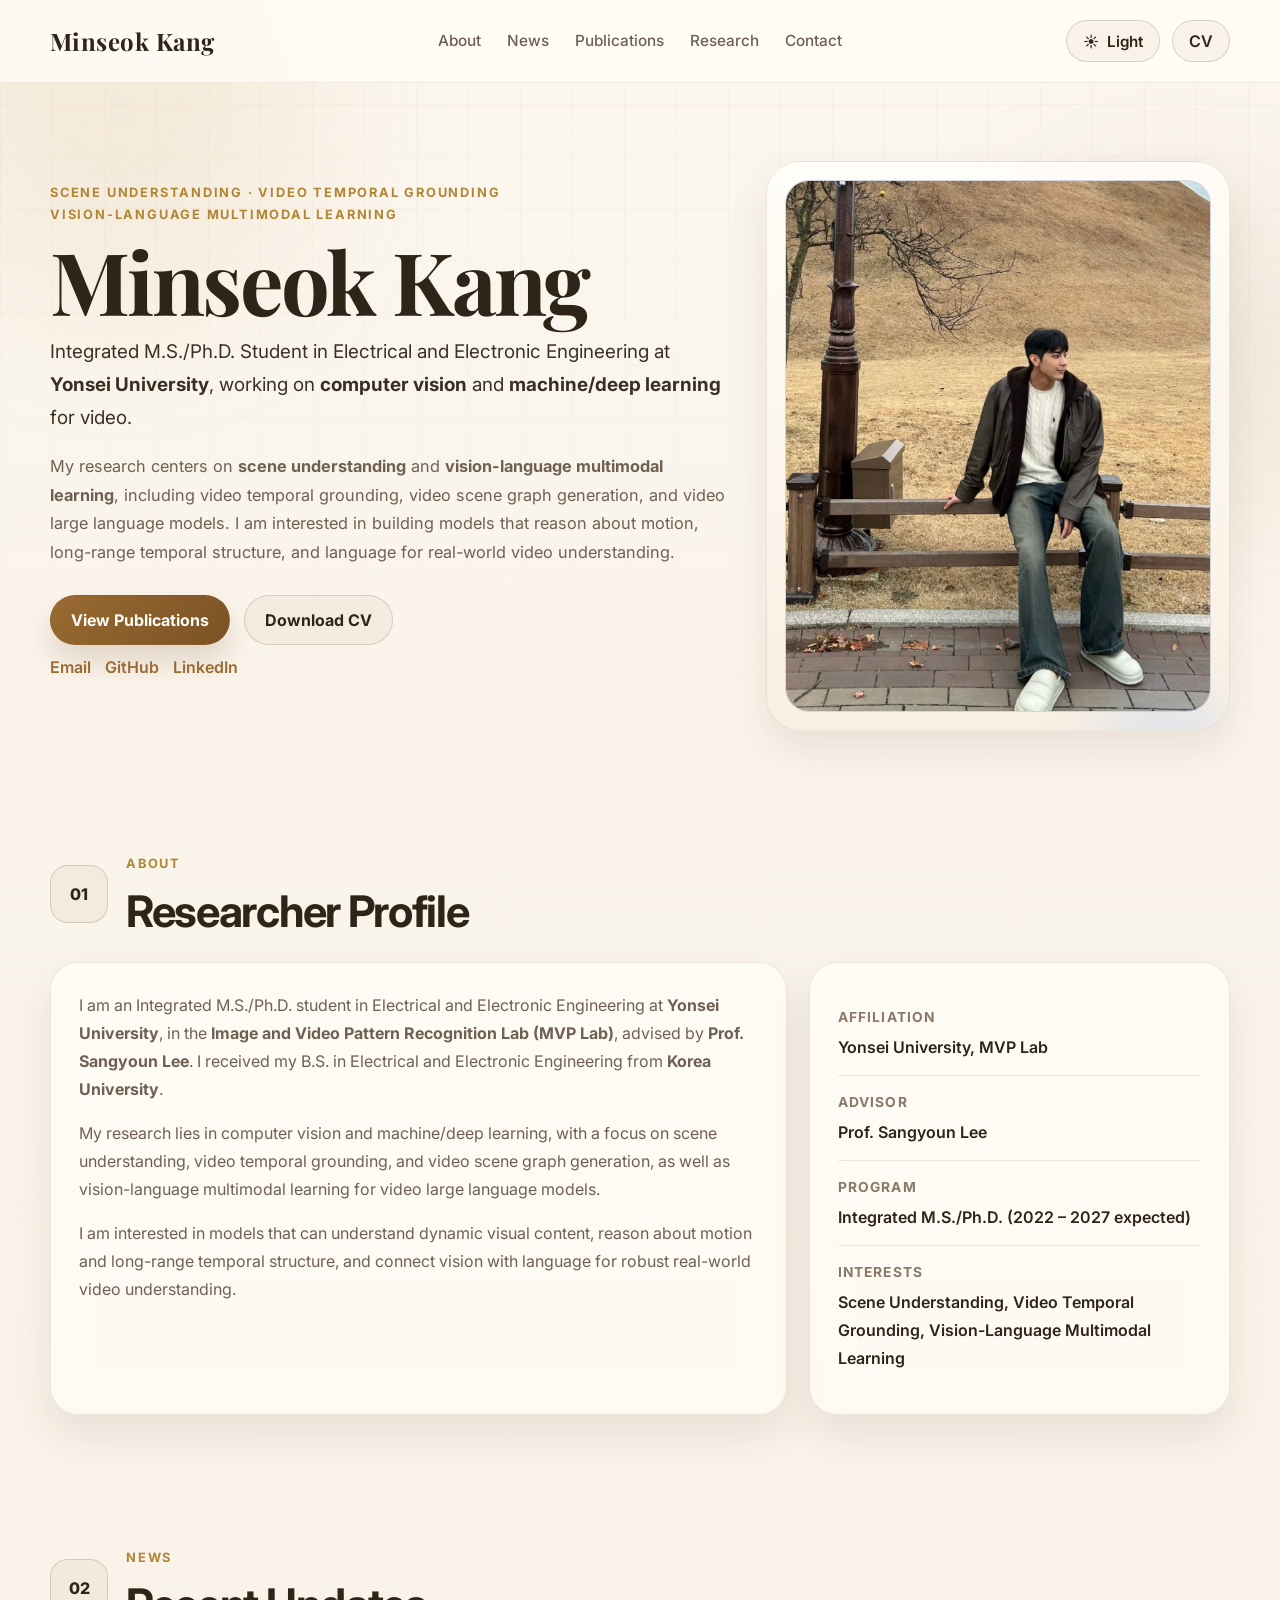
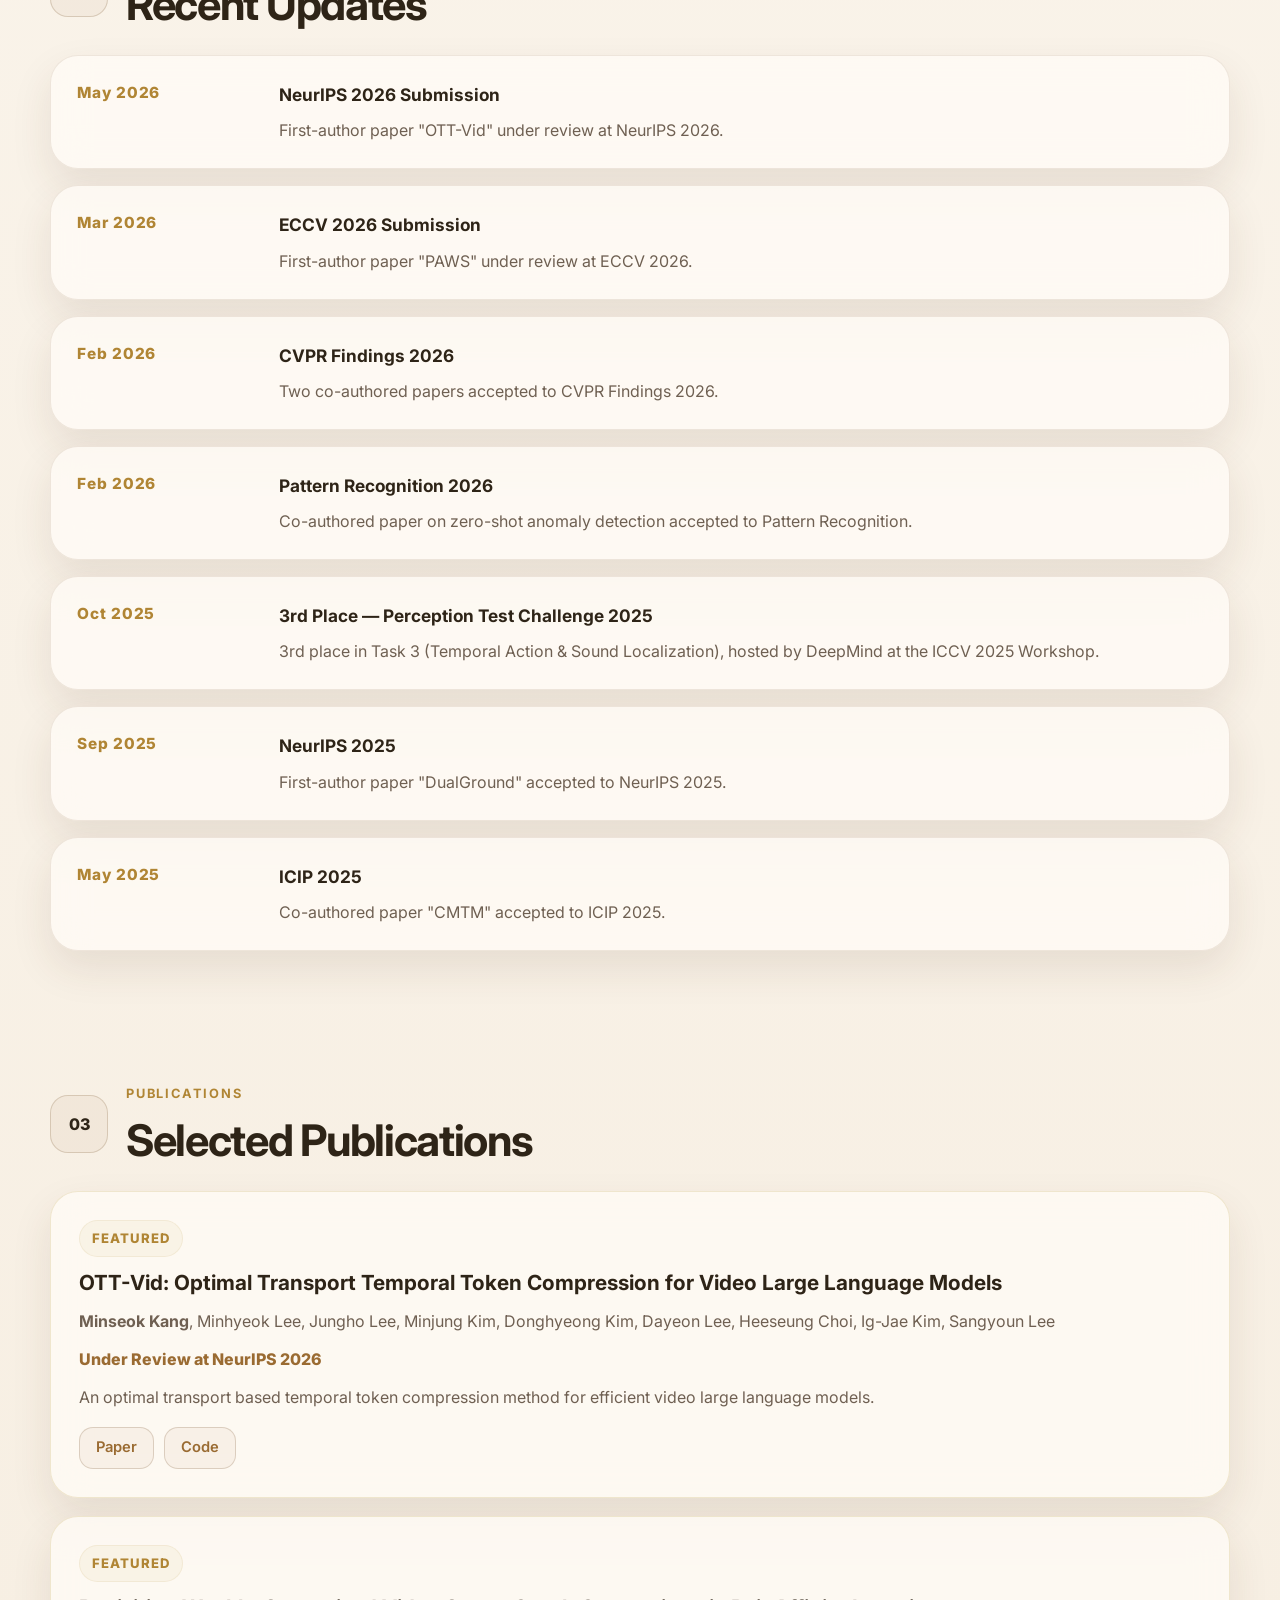
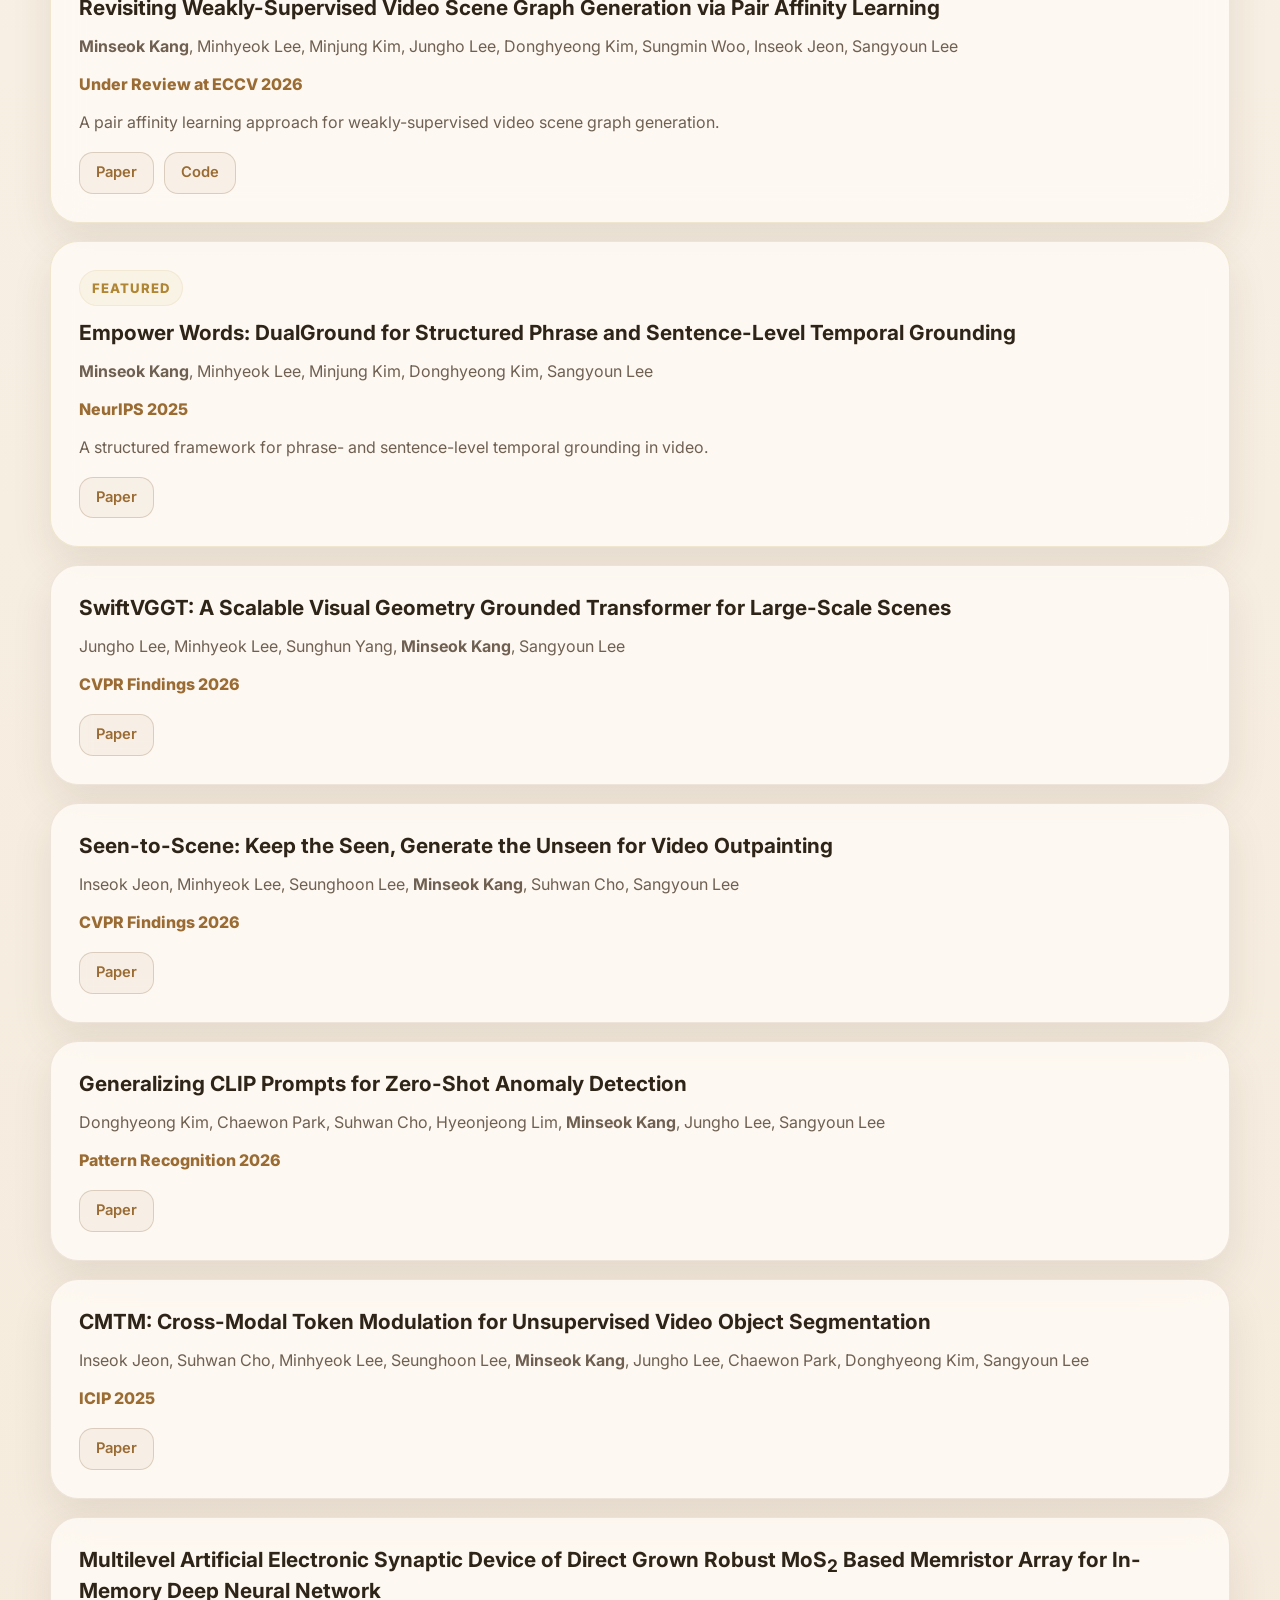
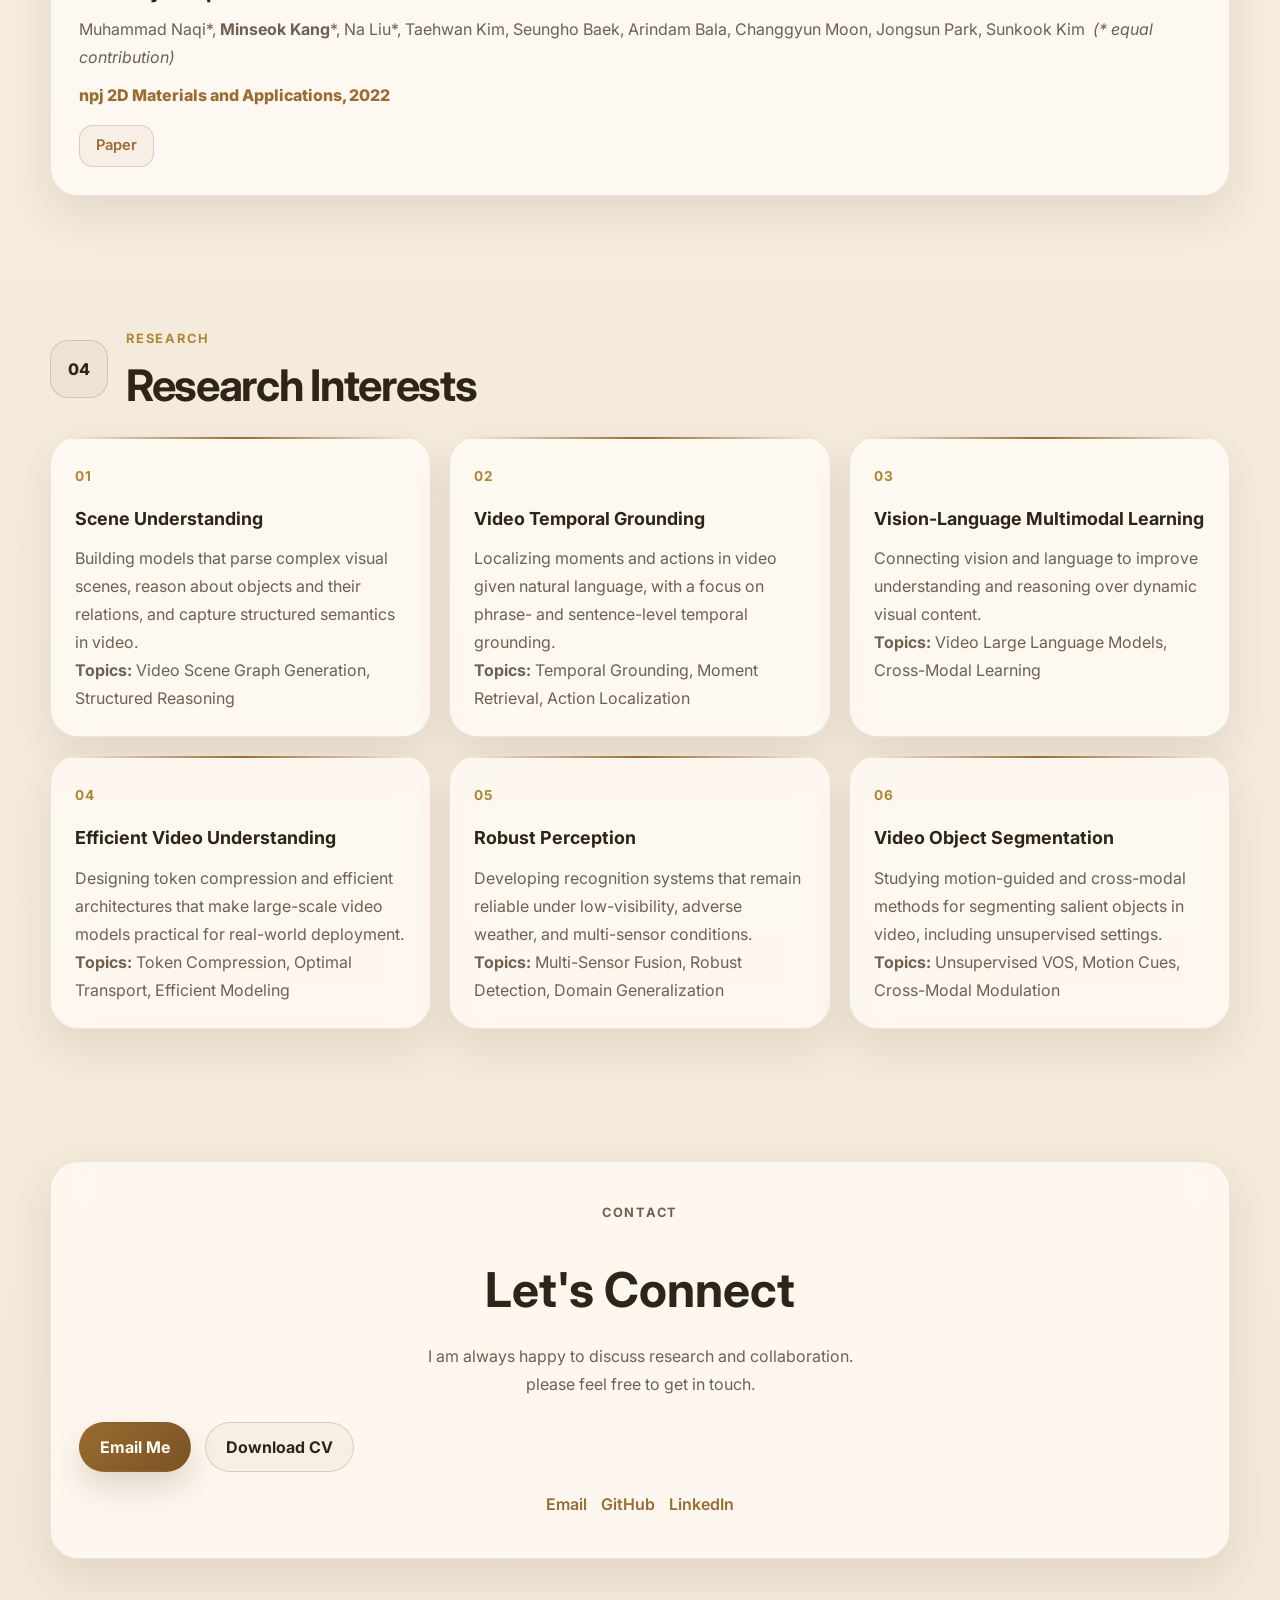
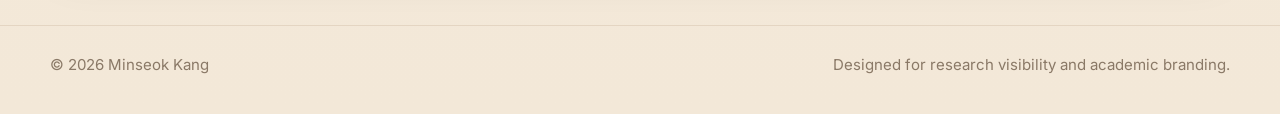
==== index.html @ 061982f3 "Add files via upload" ====
<!DOCTYPE html>
<html lang="en">
<head>
  <meta charset="UTF-8" />
  <meta name="viewport" content="width=device-width, initial-scale=1.0" />
  <title>Minseok Kang</title>
  <meta
    name="description"
    content="Minseok Kang | Computer Vision Engineer and ML/DL Researcher focused on Scene Understanding, Video Temporal Grounding, and Vision-Language Multimodal Learning."
  />
  <link rel="preconnect" href="https://fonts.googleapis.com" />
  <link rel="preconnect" href="https://fonts.gstatic.com" crossorigin />
  <link
    href="https://fonts.googleapis.com/css2?family=Inter:wght@400;500;600;700;800&family=Playfair+Display:wght@600;700&display=swap"
    rel="stylesheet"
  />
  <link rel="stylesheet" href="style.css" />
</head>
<body>
  <div class="bg-orb bg-orb-1"></div>
  <div class="bg-orb bg-orb-2"></div>
  <div class="bg-grid"></div>

  <header class="site-header">
    <div class="container nav-wrap">
      <a href="#top" class="brand">Minseok Kang</a>

      <nav class="nav" id="navMenu">
        <a href="#about">About</a>
        <a href="#news">News</a>
        <a href="#publications">Publications</a>
        <a href="#research">Research</a>
        <a href="#contact">Contact</a>
      </nav>

      <div class="nav-actions">
        <button class="theme-toggle" id="themeToggle" aria-label="Toggle theme">
          <span class="theme-icon" id="themeIcon">🌙</span>
          <span class="theme-text" id="themeText">Dark</span>
        </button>
        <a class="nav-cv" href="assets/cv.pdf" target="_blank" rel="noopener noreferrer">CV</a>
        <button class="menu-btn" id="menuBtn" aria-label="Open menu">☰</button>
      </div>
    </div>
  </header>

  <main id="top">
    <section class="hero">
      <div class="container hero-layout">
        <div class="hero-left">
          <p class="hero-kicker">Scene Understanding · Video Temporal Grounding<br>Vision-Language Multimodal Learning</p>

          <h1 class="hero-title">
            Minseok Kang
          </h1>

          <p class="hero-subtitle">
            Integrated M.S./Ph.D. Student in Electrical and Electronic Engineering at
            <strong>Yonsei University</strong>, working on <strong>computer vision</strong>
            and <strong>machine/deep learning</strong> for video.
          </p>

          <p class="hero-description">
            My research centers on <strong>scene understanding</strong> and
            <strong>vision-language multimodal learning</strong>, including video temporal
            grounding, video scene graph generation, and video large language models.
            I am interested in building models that reason about motion, long-range
            temporal structure, and language for real-world video understanding.
          </p>

          <div class="hero-buttons">
            <a class="btn btn-primary" href="#publications">View Publications</a>
            <a class="btn btn-secondary" href="assets/cv.pdf" target="_blank" rel="noopener noreferrer">Download CV</a>
          </div>

          <div class="hero-links">
            <a href="mailto:louis0503@yonsei.ac.kr">Email</a>
            <a href="https://github.com/minseokii" target="_blank" rel="noopener noreferrer">GitHub</a>
            <a href="https://www.linkedin.com/in/louis0503/" target="_blank" rel="noopener noreferrer">LinkedIn</a>
          </div>
        </div>

        <div class="hero-right">
          <div class="portrait-shell">
            <div class="portrait-glow"></div>
            <img src="assets/Photo.jpg" alt="Minseok Kang profile photo" class="portrait" />
          </div>
        </div>
      </div>
    </section>

    <section class="section" id="about">
      <div class="container">
        <div class="section-heading">
          <span class="section-index">01</span>
          <div>
            <p class="section-kicker">About</p>
            <h2>Researcher Profile</h2>
          </div>
        </div>

        <div class="about-grid">
          <div class="glass-card about-card">
            <p>
              I am an Integrated M.S./Ph.D. student in Electrical and Electronic
              Engineering at <strong>Yonsei University</strong>, in the
              <strong>Image and Video Pattern Recognition Lab (MVP Lab)</strong>, advised by
              <strong>Prof. Sangyoun Lee</strong>. I received my B.S. in Electrical
              and Electronic Engineering from <strong>Korea University</strong>.
            </p>

            <p>
              My research lies in computer vision and machine/deep learning, with
              a focus on scene understanding, video temporal grounding, and video
              scene graph generation, as well as vision-language multimodal
              learning for video large language models.
            </p>

            <p>
              I am interested in models that can understand dynamic visual content,
              reason about motion and long-range temporal structure, and connect
              vision with language for robust real-world video understanding.
            </p>
          </div>

          <div class="glass-card info-card">
            <div class="info-row">
              <span class="info-key">Affiliation</span>
              <span class="info-value">Yonsei University, MVP Lab</span>
            </div>
            <div class="info-row">
              <span class="info-key">Advisor</span>
              <span class="info-value">Prof. Sangyoun Lee</span>
            </div>
            <div class="info-row">
              <span class="info-key">Program</span>
              <span class="info-value">Integrated M.S./Ph.D. (2022 – 2027 expected)</span>
            </div>
            <div class="info-row">
              <span class="info-key">Interests</span>
              <span class="info-value">Scene Understanding, Video Temporal Grounding, Vision-Language Multimodal Learning</span>
            </div>
          </div>
        </div>
      </div>
    </section>

    <section class="section" id="news">
      <div class="container">
        <div class="section-heading">
          <span class="section-index">02</span>
          <div>
            <p class="section-kicker">News</p>
            <h2>Recent Updates</h2>
          </div>
        </div>

        <div class="timeline-list">
          <div class="timeline-entry glass-card">
            <div class="timeline-date">May 2026</div>
            <div class="timeline-body">
              <h3>NeurIPS 2026 Submission</h3>
              <p>First-author paper "OTT-Vid" under review at NeurIPS 2026.</p>
            </div>
          </div>

          <div class="timeline-entry glass-card">
            <div class="timeline-date">Mar 2026</div>
            <div class="timeline-body">
              <h3>ECCV 2026 Submission</h3>
              <p>First-author paper "PAWS" under review at ECCV 2026.</p>
            </div>
          </div>

          <div class="timeline-entry glass-card">
            <div class="timeline-date">Feb 2026</div>
            <div class="timeline-body">
              <h3>CVPR Findings 2026</h3>
              <p>Two co-authored papers accepted to CVPR Findings 2026.</p>
            </div>
          </div>

          <div class="timeline-entry glass-card">
            <div class="timeline-date">Feb 2026</div>
            <div class="timeline-body">
              <h3>Pattern Recognition 2026</h3>
              <p>Co-authored paper on zero-shot anomaly detection accepted to Pattern Recognition.</p>
            </div>
          </div>

          <div class="timeline-entry glass-card">
            <div class="timeline-date">Oct 2025</div>
            <div class="timeline-body">
              <h3>3rd Place — Perception Test Challenge 2025</h3>
              <p>3rd place in Task 3 (Temporal Action &amp; Sound Localization), hosted by DeepMind at the ICCV 2025 Workshop.</p>
            </div>
          </div>

          <div class="timeline-entry glass-card">
            <div class="timeline-date">Sep 2025</div>
            <div class="timeline-body">
              <h3>NeurIPS 2025</h3>
              <p>First-author paper "DualGround" accepted to NeurIPS 2025.</p>
            </div>
          </div>

          <div class="timeline-entry glass-card">
            <div class="timeline-date">May 2025</div>
            <div class="timeline-body">
              <h3>ICIP 2025</h3>
              <p>Co-authored paper "CMTM" accepted to ICIP 2025.</p>
            </div>
          </div>
        </div>
      </div>
    </section>

    <section class="section" id="publications">
      <div class="container">
        <div class="section-heading">
          <span class="section-index">03</span>
          <div>
            <p class="section-kicker">Publications</p>
            <h2>Selected Publications</h2>
          </div>
        </div>

        <div class="publication-stack">
          <article class="publication-card glass-card featured">
            <div class="pub-badge">Featured</div>
            <h3>OTT-Vid: Optimal Transport Temporal Token Compression for Video Large Language Models</h3>
            <p class="pub-authors"><strong>Minseok Kang</strong>, Minhyeok Lee, Jungho Lee, Minjung Kim, Donghyeong Kim, Dayeon Lee, Heeseung Choi, Ig-Jae Kim, Sangyoun Lee</p>
            <p class="pub-venue">Under Review at NeurIPS 2026</p>
            <p class="pub-desc">
              An optimal transport based temporal token compression method for efficient video large language models.
            </p>
            <div class="pub-links">
              <a href="https://arxiv.org/abs/2605.11803" target="_blank" rel="noopener noreferrer">Paper</a>
              <a href="https://github.com/minseokii/OTT-Vid" target="_blank" rel="noopener noreferrer">Code</a>
            </div>
          </article>

          <article class="publication-card glass-card featured">
            <div class="pub-badge">Featured</div>
            <h3>Revisiting Weakly-Supervised Video Scene Graph Generation via Pair Affinity Learning</h3>
            <p class="pub-authors"><strong>Minseok Kang</strong>, Minhyeok Lee, Minjung Kim, Jungho Lee, Donghyeong Kim, Sungmin Woo, Inseok Jeon, Sangyoun Lee</p>
            <p class="pub-venue">Under Review at ECCV 2026</p>
            <p class="pub-desc">
              A pair affinity learning approach for weakly-supervised video scene graph generation.
            </p>
            <div class="pub-links">
              <a href="https://arxiv.org/abs/2603.21559" target="_blank" rel="noopener noreferrer">Paper</a>
              <a href="https://github.com/minseokii/PAWS" target="_blank" rel="noopener noreferrer">Code</a>
            </div>
          </article>

          <article class="publication-card glass-card featured">
            <div class="pub-badge">Featured</div>
            <h3>Empower Words: DualGround for Structured Phrase and Sentence-Level Temporal Grounding</h3>
            <p class="pub-authors"><strong>Minseok Kang</strong>, Minhyeok Lee, Minjung Kim, Donghyeong Kim, Sangyoun Lee</p>
            <p class="pub-venue">NeurIPS 2025</p>
            <p class="pub-desc">
              A structured framework for phrase- and sentence-level temporal grounding in video.
            </p>
            <div class="pub-links">
              <a href="https://papers.nips.cc/paper_files/paper/2025/hash/8551404ce56cdd69f38f49a5f1dea768-Abstract-Conference.html" target="_blank" rel="noopener noreferrer">Paper</a>
            </div>
          </article>

          <article class="publication-card glass-card">
            <h3>SwiftVGGT: A Scalable Visual Geometry Grounded Transformer for Large-Scale Scenes</h3>
            <p class="pub-authors">Jungho Lee, Minhyeok Lee, Sunghun Yang, <strong>Minseok Kang</strong>, Sangyoun Lee</p>
            <p class="pub-venue">CVPR Findings 2026</p>
            <div class="pub-links">
              <a href="https://arxiv.org/abs/2511.18290" target="_blank" rel="noopener noreferrer">Paper</a>
            </div>
          </article>

          <article class="publication-card glass-card">
            <h3>Seen-to-Scene: Keep the Seen, Generate the Unseen for Video Outpainting</h3>
            <p class="pub-authors">Inseok Jeon, Minhyeok Lee, Seunghoon Lee, <strong>Minseok Kang</strong>, Suhwan Cho, Sangyoun Lee</p>
            <p class="pub-venue">CVPR Findings 2026</p>
            <div class="pub-links">
              <a href="https://arxiv.org/abs/2604.14648" target="_blank" rel="noopener noreferrer">Paper</a>
            </div>
          </article>

          <article class="publication-card glass-card">
            <h3>Generalizing CLIP Prompts for Zero-Shot Anomaly Detection</h3>
            <p class="pub-authors">Donghyeong Kim, Chaewon Park, Suhwan Cho, Hyeonjeong Lim, <strong>Minseok Kang</strong>, Jungho Lee, Sangyoun Lee</p>
            <p class="pub-venue">Pattern Recognition 2026</p>
            <div class="pub-links">
              <a href="https://www.sciencedirect.com/science/article/abs/pii/S0031320326003717" target="_blank" rel="noopener noreferrer">Paper</a>
            </div>
          </article>

          <article class="publication-card glass-card">
            <h3>CMTM: Cross-Modal Token Modulation for Unsupervised Video Object Segmentation</h3>
            <p class="pub-authors">Inseok Jeon, Suhwan Cho, Minhyeok Lee, Seunghoon Lee, <strong>Minseok Kang</strong>, Jungho Lee, Chaewon Park, Donghyeong Kim, Sangyoun Lee</p>
            <p class="pub-venue">ICIP 2025</p>
            <div class="pub-links">
              <a href="https://ieeexplore.ieee.org/document/11084440" target="_blank" rel="noopener noreferrer">Paper</a>
            </div>
          </article>

          <article class="publication-card glass-card">
            <h3>Multilevel Artificial Electronic Synaptic Device of Direct Grown Robust MoS<sub>2</sub> Based Memristor Array for In-Memory Deep Neural Network</h3>
            <p class="pub-authors">Muhammad Naqi*, <strong>Minseok Kang</strong>*, Na Liu*, Taehwan Kim, Seungho Baek, Arindam Bala, Changgyun Moon, Jongsun Park, Sunkook Kim &nbsp;<em>(* equal contribution)</em></p>
            <p class="pub-venue">npj 2D Materials and Applications, 2022</p>
            <div class="pub-links">
              <a href="https://www.nature.com/articles/s41699-022-00325-5" target="_blank" rel="noopener noreferrer">Paper</a>
            </div>
          </article>
        </div>
      </div>
    </section>

    <section class="section" id="research">
      <div class="container">
        <div class="section-heading">
          <span class="section-index">04</span>
          <div>
            <p class="section-kicker">Research</p>
            <h2>Research Interests</h2>
          </div>
        </div>

        <div class="research-grid">
          <article class="research-card glass-card">
            <span class="research-number">01</span>
            <h3>Scene Understanding</h3>
            <p>
              Building models that parse complex visual scenes, reason about
              objects and their relations, and capture structured semantics in video.
            </p>
            <p class="research-subtopics">
              <strong>Topics:</strong> Video Scene Graph Generation, Structured Reasoning
            </p>
          </article>

          <article class="research-card glass-card">
            <span class="research-number">02</span>
            <h3>Video Temporal Grounding</h3>
            <p>
              Localizing moments and actions in video given natural language,
              with a focus on phrase- and sentence-level temporal grounding.
            </p>
            <p class="research-subtopics">
              <strong>Topics:</strong> Temporal Grounding, Moment Retrieval, Action Localization
            </p>
          </article>

          <article class="research-card glass-card">
            <span class="research-number">03</span>
            <h3>Vision-Language Multimodal Learning</h3>
            <p>
              Connecting vision and language to improve understanding and
              reasoning over dynamic visual content.
            </p>
            <p class="research-subtopics">
              <strong>Topics:</strong> Video Large Language Models, Cross-Modal Learning
            </p>
          </article>

          <article class="research-card glass-card">
            <span class="research-number">04</span>
            <h3>Efficient Video Understanding</h3>
            <p>
              Designing token compression and efficient architectures that make
              large-scale video models practical for real-world deployment.
            </p>
            <p class="research-subtopics">
              <strong>Topics:</strong> Token Compression, Optimal Transport, Efficient Modeling
            </p>
          </article>

          <article class="research-card glass-card">
            <span class="research-number">05</span>
            <h3>Robust Perception</h3>
            <p>
              Developing recognition systems that remain reliable under low-visibility,
              adverse weather, and multi-sensor conditions.
            </p>
            <p class="research-subtopics">
              <strong>Topics:</strong> Multi-Sensor Fusion, Robust Detection, Domain Generalization
            </p>
          </article>

          <article class="research-card glass-card">
            <span class="research-number">06</span>
            <h3>Video Object Segmentation</h3>
            <p>
              Studying motion-guided and cross-modal methods for segmenting salient
              objects in video, including unsupervised settings.
            </p>
            <p class="research-subtopics">
              <strong>Topics:</strong> Unsupervised VOS, Motion Cues, Cross-Modal Modulation
            </p>
          </article>
        </div>
      </div>
    </section>

    <section class="section" id="contact">
      <div class="container">
        <div class="contact-panel glass-card">
          <p class="section-kicker">Contact</p>
          <h2>Let's Connect</h2>
          <p>
            I am always happy to discuss research and collaboration. <br>
            please feel free to get in touch.
          </p>

          <div class="contact-actions">
            <a class="btn btn-primary" href="mailto:louis0503@yonsei.ac.kr">Email Me</a>
            <a class="btn btn-secondary" href="assets/cv.pdf" target="_blank" rel="noopener noreferrer">Download CV</a>
          </div>

          <div class="contact-links bottom-links">
            <a href="mailto:louis0503@yonsei.ac.kr">Email</a>
            <a href="https://github.com/minseokii" target="_blank" rel="noopener noreferrer">GitHub</a>
            <a href="https://www.linkedin.com/in/louis0503/" target="_blank" rel="noopener noreferrer">LinkedIn</a>
          </div>
        </div>
      </div>
    </section>
  </main>

  <footer class="site-footer">
    <div class="container footer-wrap">
      <p>© 2026 Minseok Kang</p>
      <p>Designed for research visibility and academic branding.</p>
    </div>
  </footer>

  <script src="script.js"></script>
</body>
</html>
---- style.css ----
:root {
  --font-sans: "Inter", sans-serif;
  --font-serif: "Playfair Display", serif;
  --container: 1180px;
  --radius-lg: 28px;
  --radius-md: 20px;
  --radius-sm: 14px;
  --shadow: 0 30px 80px rgba(0, 0, 0, 0.18);
  --transition: 0.22s ease;
}

/* Default: Light mode — warm brown / tan */
html[data-theme="light"] {
  --bg: #fffdfa;
  --bg-gradient-1: #fbf6ee;
  --bg-gradient-2: #f3e8d8;
  --panel: rgba(255, 252, 246, 0.78);
  --panel-strong: rgba(255, 253, 248, 0.96);
  --line: rgba(120, 82, 45, 0.12);
  --line-strong: rgba(120, 82, 45, 0.22);
  --text: #3a2f25;
  --muted: #6f6052;
  --soft: #8a7967;
  --primary: #9a6b32;
  --primary-strong: #7a5223;
  --accent: #2e2417;
  --gold: #b08534;
  --card-shadow: 0 18px 40px rgba(74, 53, 28, 0.10);
  --header-bg: rgba(255, 252, 246, 0.86);
  --grid: rgba(120, 82, 45, 0.05);
  --orb-1: rgba(214, 178, 122, 0.30);
  --orb-2: rgba(154, 107, 50, 0.16);
  --btn-primary-text: #fffdf8;
  --metric-bg: rgba(154, 107, 50, 0.05);
  --tag-bg: rgba(154, 107, 50, 0.06);
  --hero-card-bg: linear-gradient(180deg, rgba(255,253,248,0.92), rgba(248,239,225,0.90));
  --body-bg: linear-gradient(180deg, var(--bg-gradient-1) 0%, var(--bg-gradient-2) 100%);
}

/* Dark mode — warm dark brown */
html[data-theme="dark"] {
  --bg: #1c1610;
  --bg-gradient-1: #1e1711;
  --bg-gradient-2: #17120d;
  --panel: rgba(48, 38, 28, 0.66);
  --panel-strong: rgba(40, 32, 23, 0.92);
  --line: rgba(214, 184, 138, 0.16);
  --line-strong: rgba(220, 192, 150, 0.28);
  --text: #f3e9da;
  --muted: #c4b29a;
  --soft: #9a8771;
  --primary: #d8a85e;
  --primary-strong: #e6bd76;
  --accent: #f1e2cb;
  --gold: #d6b878;
  --card-shadow: 0 30px 80px rgba(0, 0, 0, 0.42);
  --header-bg: rgba(22, 17, 12, 0.74);
  --grid: rgba(214, 184, 138, 0.05);
  --orb-1: rgba(168, 122, 64, 0.34);
  --orb-2: rgba(122, 84, 40, 0.32);
  --btn-primary-text: #211a12;
  --metric-bg: rgba(214, 184, 138, 0.06);
  --tag-bg: rgba(214, 184, 138, 0.07);
  --hero-card-bg: linear-gradient(180deg, rgba(54, 43, 31, 0.86), rgba(34, 27, 19, 0.93));
  --body-bg:
    radial-gradient(circle at top left, rgba(150, 110, 60, 0.22), transparent 32%),
    radial-gradient(circle at 85% 12%, rgba(120, 85, 45, 0.24), transparent 26%),
    linear-gradient(180deg, #1e1711 0%, #221a12 35%, #17120d 100%);
}

* {
  box-sizing: border-box;
}

html {
  scroll-behavior: smooth;
}

body {
  margin: 0;
  font-family: var(--font-sans);
  color: var(--text);
  background: var(--body-bg);
  line-height: 1.75;
  overflow-x: hidden;
  transition: background 0.3s ease, color 0.3s ease;
}

a {
  color: var(--primary);
  text-decoration: none;
  transition: all var(--transition);
}

a:hover {
  color: var(--primary-strong);
}

img {
  max-width: 100%;
  display: block;
}

.bg-grid {
  position: fixed;
  inset: 0;
  background-image:
    linear-gradient(var(--grid) 1px, transparent 1px),
    linear-gradient(90deg, var(--grid) 1px, transparent 1px);
  background-size: 52px 52px;
  mask-image: linear-gradient(to bottom, rgba(0,0,0,0.75), rgba(0,0,0,0.05));
  pointer-events: none;
  z-index: -3;
}

.bg-orb {
  position: fixed;
  border-radius: 999px;
  filter: blur(80px);
  pointer-events: none;
  z-index: -2;
  opacity: 0.55;
}

.bg-orb-1 {
  width: 380px;
  height: 380px;
  top: -80px;
  left: -70px;
  background: var(--orb-1);
}

.bg-orb-2 {
  width: 360px;
  height: 360px;
  right: -80px;
  top: 180px;
  background: var(--orb-2);
}

.container {
  width: min(var(--container), calc(100% - 56px));
  margin: 0 auto;
}

.glass-card {
  background: var(--panel);
  border: 1px solid var(--line);
  box-shadow: var(--card-shadow);
  backdrop-filter: blur(18px);
}

.site-header {
  position: sticky;
  top: 0;
  z-index: 999;
  background: var(--header-bg);
  backdrop-filter: blur(16px);
  border-bottom: 1px solid var(--line);
}

.nav-wrap {
  min-height: 82px;
  display: flex;
  align-items: center;
  justify-content: space-between;
  gap: 24px;
}

.brand {
  font-family: var(--font-serif);
  font-size: 1.5rem;
  font-weight: 700;
  color: var(--accent);
  letter-spacing: 0.02em;
}

.nav {
  display: flex;
  align-items: center;
  gap: 26px;
}

.nav a {
  color: var(--muted);
  font-weight: 500;
  font-size: 0.96rem;
}

.nav a:hover {
  color: var(--accent);
}

.nav-actions {
  display: flex;
  align-items: center;
  gap: 12px;
}

.theme-toggle,
.nav-cv {
  display: inline-flex;
  align-items: center;
  justify-content: center;
  min-height: 42px;
  padding: 0 16px;
  border-radius: 999px;
  border: 1px solid var(--line-strong);
  color: var(--accent);
  font-weight: 600;
  background: var(--tag-bg);
}

.theme-toggle {
  gap: 8px;
  cursor: pointer;
  font-family: inherit;
  font-size: 0.95rem;
}

.theme-toggle:hover,
.nav-cv:hover {
  border-color: var(--primary);
}

.menu-btn {
  display: none;
  border: 1px solid var(--line-strong);
  background: var(--tag-bg);
  color: var(--accent);
  width: 44px;
  height: 44px;
  border-radius: 12px;
  cursor: pointer;
  font-size: 1.2rem;
}

.hero {
  padding: 78px 0 56px;
}

.hero-layout {
  display: grid;
  grid-template-columns: 1.25fr 0.85fr;
  gap: 34px;
  align-items: center;
}

.hero-kicker,
.section-kicker,
.project-topline,
.side-card-label,
.exp-label {
  margin: 0 0 12px;
  color: var(--gold);
  text-transform: uppercase;
  letter-spacing: 0.14em;
  font-size: 0.8rem;
  font-weight: 700;
}

.hero-title {
  margin: 0 0 12px;
  font-family: var(--font-serif);
  font-size: clamp(3.2rem, 7vw, 5.4rem);
  line-height: 0.98;
  letter-spacing: -0.03em;
  color: var(--accent);
}

.hero-subtitle {
  margin: 0 0 18px;
  font-size: 1.18rem;
  color: var(--text);
  max-width: 820px;
}

.hero-description {
  margin: 0 0 28px;
  color: var(--muted);
  font-size: 1.02rem;
  max-width: 760px;
}

.hero-buttons,
.hero-links,
.pub-links,
.project-links,
.contact-links,
.contact-actions {
  display: flex;
  flex-wrap: wrap;
  gap: 14px;
}

.pub-links {
  gap: 10px;
  margin-top: 16px;
}

.hero-links {
  margin-top: 8px;
  margin-bottom: 30px;
}

.hero-links a,
.project-links a,
.contact-links a {
  color: var(--primary);
  font-weight: 600;
}

.hero-links a:hover,
.project-links a:hover,
.contact-links a:hover {
  color: var(--primary-strong);
}

.pub-links a {
  display: inline-flex;
  align-items: center;
  padding: 7px 16px;
  border-radius: var(--radius-sm);
  border: 1px solid var(--line-strong);
  background: var(--tag-bg);
  color: var(--primary);
  font-weight: 600;
  font-size: 0.92rem;
}

.pub-links a:hover {
  color: var(--primary-strong);
  border-color: var(--primary);
  transform: translateY(-1px);
}

.btn {
  display: inline-flex;
  align-items: center;
  justify-content: center;
  min-height: 50px;
  padding: 0 20px;
  border-radius: 999px;
  font-weight: 700;
  border: 1px solid transparent;
}

.btn-primary {
  background: linear-gradient(135deg, var(--primary) 0%, var(--primary-strong) 100%);
  color: var(--btn-primary-text);
  box-shadow: 0 16px 30px rgba(120, 82, 45, 0.20);
}

.btn-primary:hover {
  color: var(--btn-primary-text);
  transform: translateY(-1px);
}

.btn-secondary {
  background: var(--tag-bg);
  color: var(--accent);
  border-color: var(--line-strong);
}

.btn-secondary:hover {
  color: var(--accent);
  border-color: var(--primary);
  transform: translateY(-1px);
}

.hero-metrics {
  display: grid;
  grid-template-columns: repeat(3, 1fr);
  gap: 14px;
  margin-top: 28px;
}

.metric-card {
  padding: 18px 18px;
  border-radius: var(--radius-md);
  border: 1px solid var(--line);
  background: var(--metric-bg);
}

.metric-value {
  display: block;
  font-size: 1.08rem;
  font-weight: 800;
  color: var(--accent);
  margin-bottom: 6px;
}

.metric-label {
  display: block;
  color: var(--soft);
  font-size: 0.92rem;
}

.hero-right {
  display: grid;
  gap: 18px;
}

.portrait-shell {
  position: relative;
  padding: 18px;
  border-radius: 34px;
  border: 1px solid var(--line);
  background: var(--hero-card-bg);
  box-shadow: var(--card-shadow);
  overflow: hidden;
}

.portrait-glow {
  position: absolute;
  inset: auto -10% -25% auto;
  width: 220px;
  height: 220px;
  border-radius: 999px;
  background: radial-gradient(circle, rgba(141, 186, 255, 0.32), transparent 70%);
  filter: blur(18px);
}

.portrait {
  width: 100%;
  aspect-ratio: 4 / 5;
  object-fit: cover;
  border-radius: 24px;
  border: 1px solid var(--line);
  background: #dfe8f5;
}

.hero-side-card {
  padding: 22px;
  border-radius: 22px;
}

.hero-side-card h3 {
  margin: 0 0 8px;
  font-size: 1.18rem;
  color: var(--accent);
}

.hero-side-card p {
  margin: 0;
  color: var(--muted);
}

.section {
  padding: 66px 0;
}

.section-heading {
  display: flex;
  align-items: center;
  gap: 18px;
  margin-bottom: 26px;
}

.section-index {
  display: inline-flex;
  align-items: center;
  justify-content: center;
  min-width: 58px;
  height: 58px;
  border-radius: 18px;
  border: 1px solid var(--line-strong);
  background: var(--tag-bg);
  color: var(--accent);
  font-weight: 800;
  font-size: 1rem;
}

.section-heading h2 {
  margin: 0;
  font-size: clamp(1.9rem, 3.4vw, 3rem);
  line-height: 1.1;
  letter-spacing: -0.03em;
  color: var(--accent);
}

.about-grid {
  display: grid;
  grid-template-columns: 1.4fr 0.8fr;
  gap: 22px;
}

.about-card,
.info-card,
.research-card,
.timeline-entry,
.publication-card,
.project-card,
.exp-card,
.contact-panel {
  border-radius: var(--radius-lg);
}

.about-card,
.info-card,
.exp-card,
.contact-panel {
  padding: 28px;
}

.about-card p {
  margin: 0 0 16px;
  color: var(--muted);
  font-size: 1rem;
}

.about-card p:last-child {
  margin-bottom: 0;
}

.info-row {
  display: flex;
  flex-direction: column;
  gap: 4px;
  padding: 14px 0;
  border-bottom: 1px solid var(--line);
}

.info-row:last-child {
  border-bottom: none;
}

.info-key {
  color: var(--soft);
  font-size: 0.86rem;
  text-transform: uppercase;
  letter-spacing: 0.08em;
  font-weight: 700;
}

.info-value {
  color: var(--accent);
  font-weight: 600;
}

.research-grid {
  display: grid;
  grid-template-columns: repeat(3, 1fr);
  gap: 18px;
}

.research-card {
  padding: 24px;
  position: relative;
  overflow: hidden;
}

.research-card::before {
  content: "";
  position: absolute;
  inset: 0 0 auto 0;
  height: 2px;
  background: linear-gradient(90deg, transparent, var(--primary), transparent);
}

.research-number {
  display: inline-flex;
  margin-bottom: 14px;
  font-size: 0.85rem;
  color: var(--gold);
  font-weight: 700;
  letter-spacing: 0.14em;
}

.research-card h3 {
  margin: 0 0 10px;
  color: var(--accent);
  font-size: 1.12rem;
}

.research-card p {
  margin: 0;
  color: var(--muted);
}

.timeline-list {
  display: grid;
  gap: 16px;
}

.timeline-entry {
  display: grid;
  grid-template-columns: 180px 1fr;
  gap: 22px;
  padding: 24px 26px;
}

.timeline-date {
  color: var(--gold);
  font-weight: 800;
  font-size: 0.96rem;
  letter-spacing: 0.06em;
}

.timeline-body h3 {
  margin: 0 0 6px;
  color: var(--accent);
  font-size: 1.08rem;
}

.timeline-body p {
  margin: 0;
  color: var(--muted);
}

.publication-stack {
  display: grid;
  gap: 18px;
}

.publication-card {
  position: relative;
  padding: 28px;
}

.publication-card.featured {
  border-color: rgba(214, 194, 140, 0.36);
}

.pub-badge {
  display: inline-flex;
  margin-bottom: 12px;
  padding: 6px 12px;
  border-radius: 999px;
  background: rgba(214, 194, 140, 0.12);
  color: var(--gold);
  border: 1px solid rgba(214, 194, 140, 0.2);
  font-size: 0.82rem;
  font-weight: 800;
  text-transform: uppercase;
  letter-spacing: 0.08em;
}

.publication-card h3 {
  margin: 0 0 10px;
  color: var(--accent);
  font-size: 1.3rem;
  line-height: 1.35;
}

.pub-authors,
.pub-desc {
  margin: 0 0 10px;
  color: var(--muted);
}

.pub-venue {
  margin: 0 0 10px;
  color: var(--primary);
  font-weight: 800;
}

.project-grid {
  display: grid;
  grid-template-columns: repeat(3, 1fr);
  gap: 18px;
}

.project-card {
  padding: 24px;
}

.project-card h3 {
  margin: 0 0 10px;
  color: var(--accent);
  font-size: 1.16rem;
}

.project-card p {
  margin: 0 0 18px;
  color: var(--muted);
}

.project-tags {
  display: flex;
  flex-wrap: wrap;
  gap: 10px;
  margin-bottom: 18px;
}

.project-tags span {
  display: inline-flex;
  align-items: center;
  padding: 8px 12px;
  border-radius: 999px;
  background: var(--tag-bg);
  border: 1px solid var(--line);
  color: var(--muted);
  font-size: 0.88rem;
  font-weight: 600;
}

.exp-grid {
  display: grid;
  grid-template-columns: 1fr 1fr;
  gap: 20px;
}

.exp-item {
  padding: 18px 0;
  border-bottom: 1px solid var(--line);
}

.exp-item:last-child {
  border-bottom: none;
}

.exp-item h3 {
  margin: 0 0 6px;
  color: var(--accent);
}

.exp-item p {
  margin: 0 0 6px;
  color: var(--muted);
}

.exp-item span {
  color: var(--soft);
  font-size: 0.95rem;
}

.contact-panel {
  text-align: center;
  padding: 40px 28px;
}

.contact-panel h2 {
  margin: 0 0 10px;
  font-size: clamp(2rem, 4vw, 3rem);
  color: var(--accent);
}

.contact-panel p {
  max-width: 780px;
  margin: 0 auto 24px;
  color: var(--muted);
}

.bottom-links {
  justify-content: center;
  margin-top: 18px;
}

.site-footer {
  border-top: 1px solid var(--line);
  padding: 26px 0 36px;
}

.footer-wrap {
  display: flex;
  justify-content: space-between;
  gap: 14px;
  flex-wrap: wrap;
}

.footer-wrap p {
  margin: 0;
  color: var(--soft);
  font-size: 0.94rem;
}

@media (max-width: 1080px) {
  .hero-layout,
  .about-grid,
  .exp-grid,
  .research-grid,
  .project-grid {
    grid-template-columns: 1fr;
  }

  .hero-right {
    max-width: 560px;
  }

  .hero-metrics {
    grid-template-columns: 1fr;
  }
}

@media (max-width: 860px) {
  .nav {
    display: none;
    position: absolute;
    top: 82px;
    right: 24px;
    width: min(280px, calc(100% - 48px));
    flex-direction: column;
    align-items: flex-start;
    gap: 14px;
    padding: 18px;
    border-radius: 18px;
    border: 1px solid var(--line);
    background: var(--panel-strong);
    box-shadow: var(--card-shadow);
  }

  .nav.show {
    display: flex;
  }

  .menu-btn {
    display: inline-flex;
    align-items: center;
    justify-content: center;
  }

  .timeline-entry {
    grid-template-columns: 1fr;
    gap: 8px;
  }

  .theme-text {
    display: none;
  }
}

@media (max-width: 640px) {
  .container {
    width: calc(100% - 28px);
  }

  .hero {
    padding-top: 44px;
  }

  .hero-title {
    font-size: 2.8rem;
  }

  .section {
    padding: 54px 0;
  }

  .section-heading {
    align-items: flex-start;
  }

  .section-index {
    min-width: 50px;
    height: 50px;
  }
}
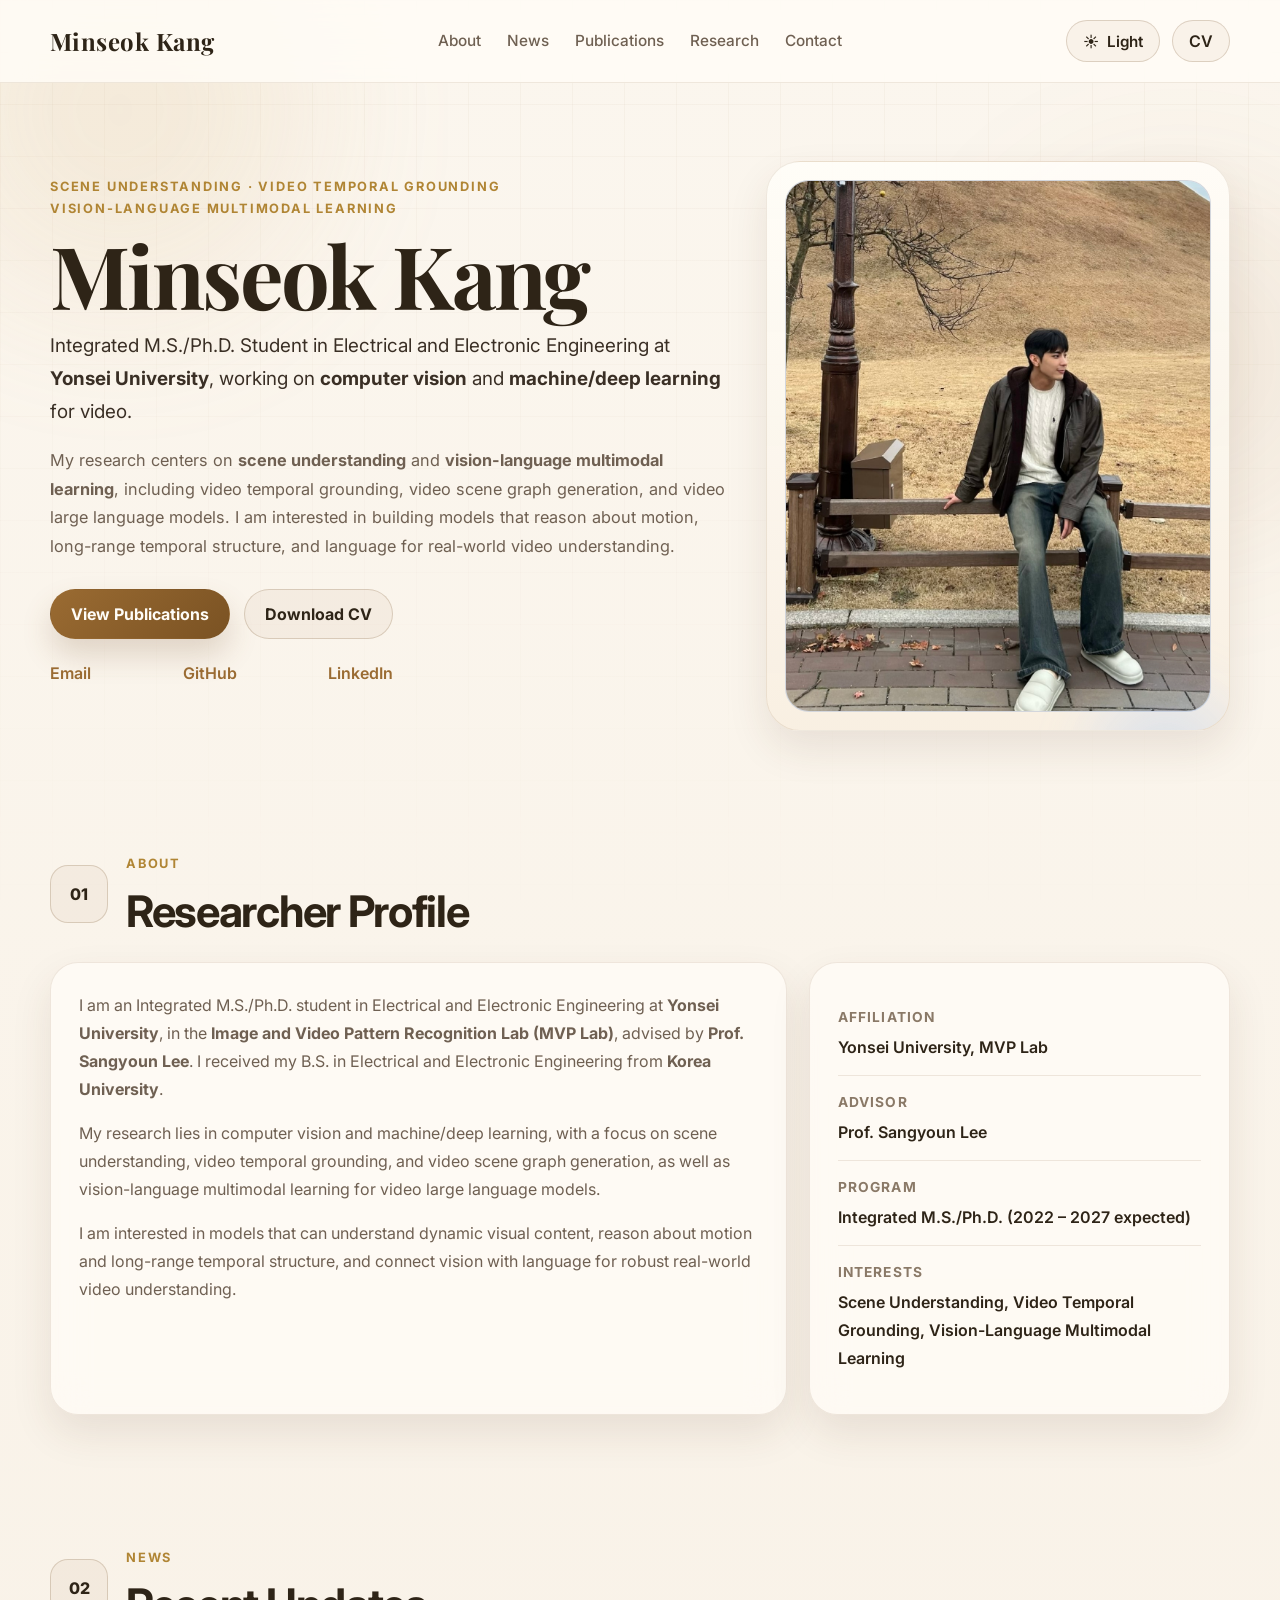
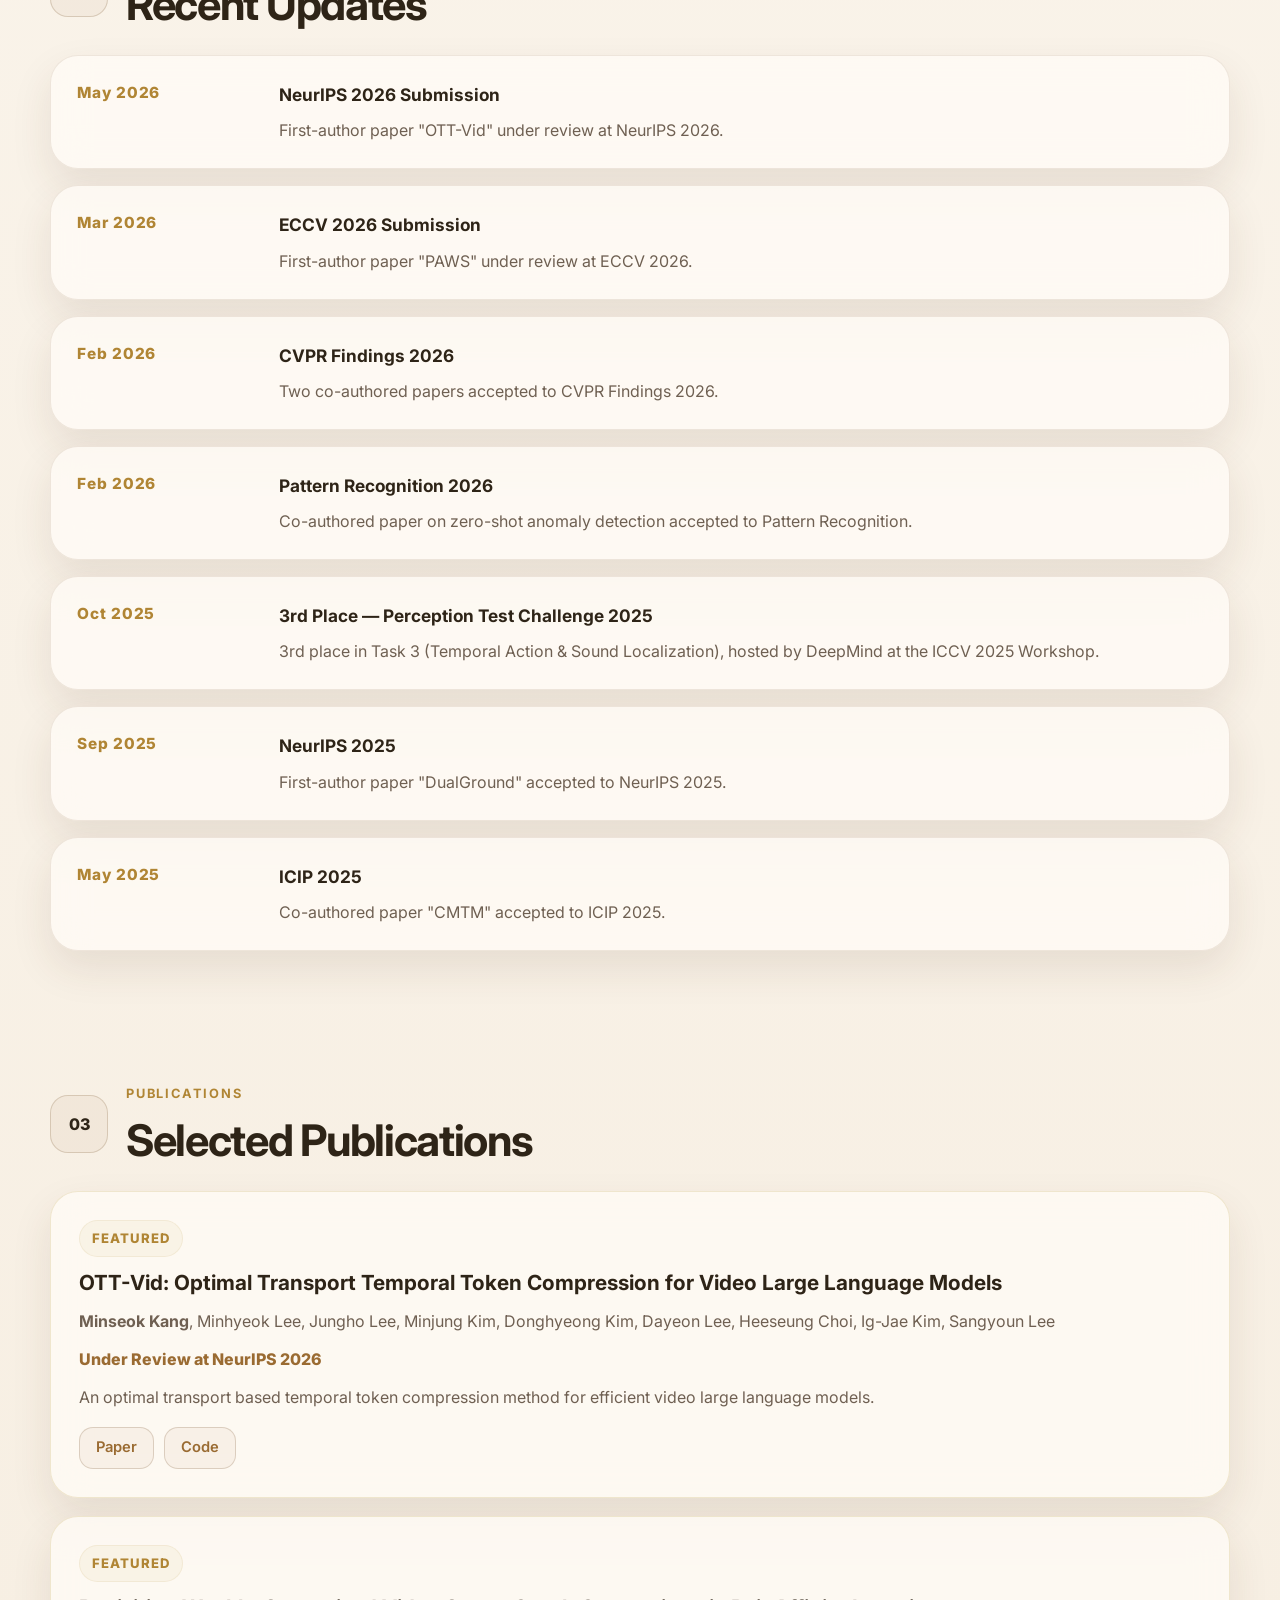
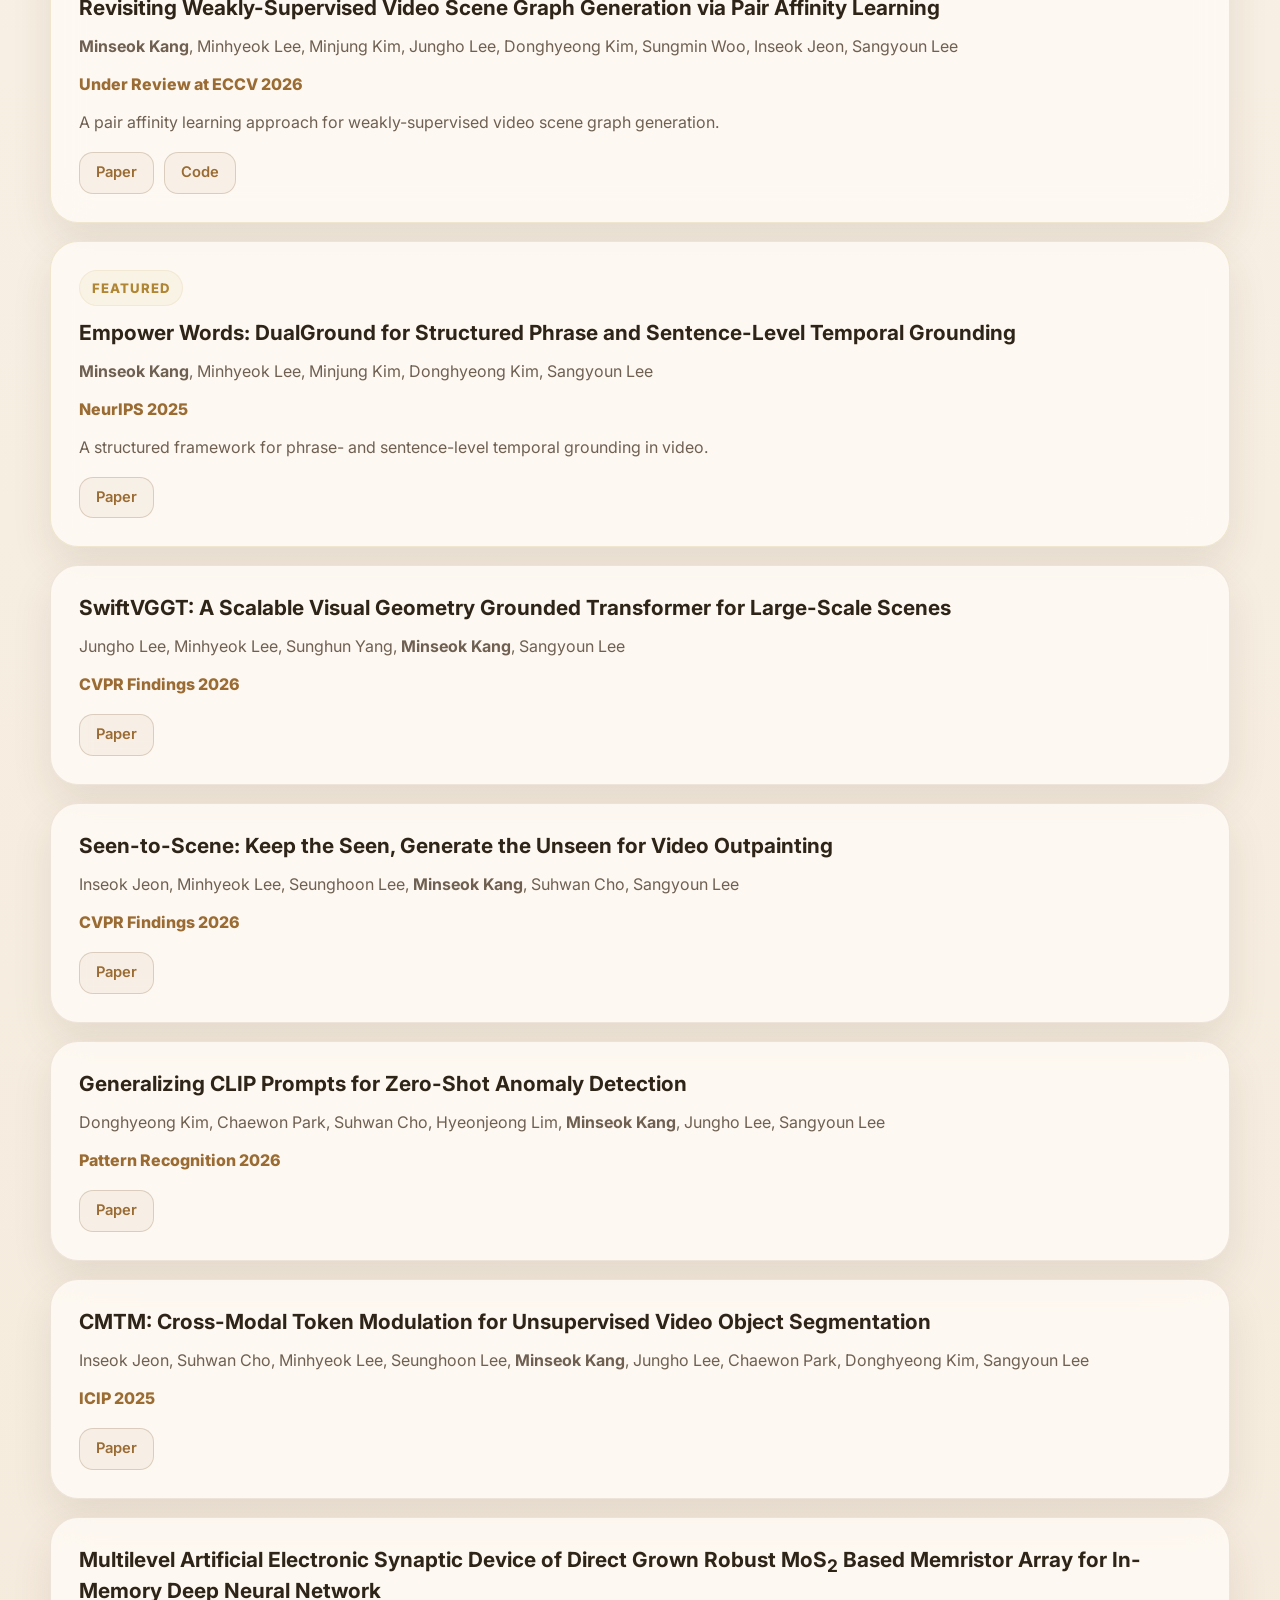
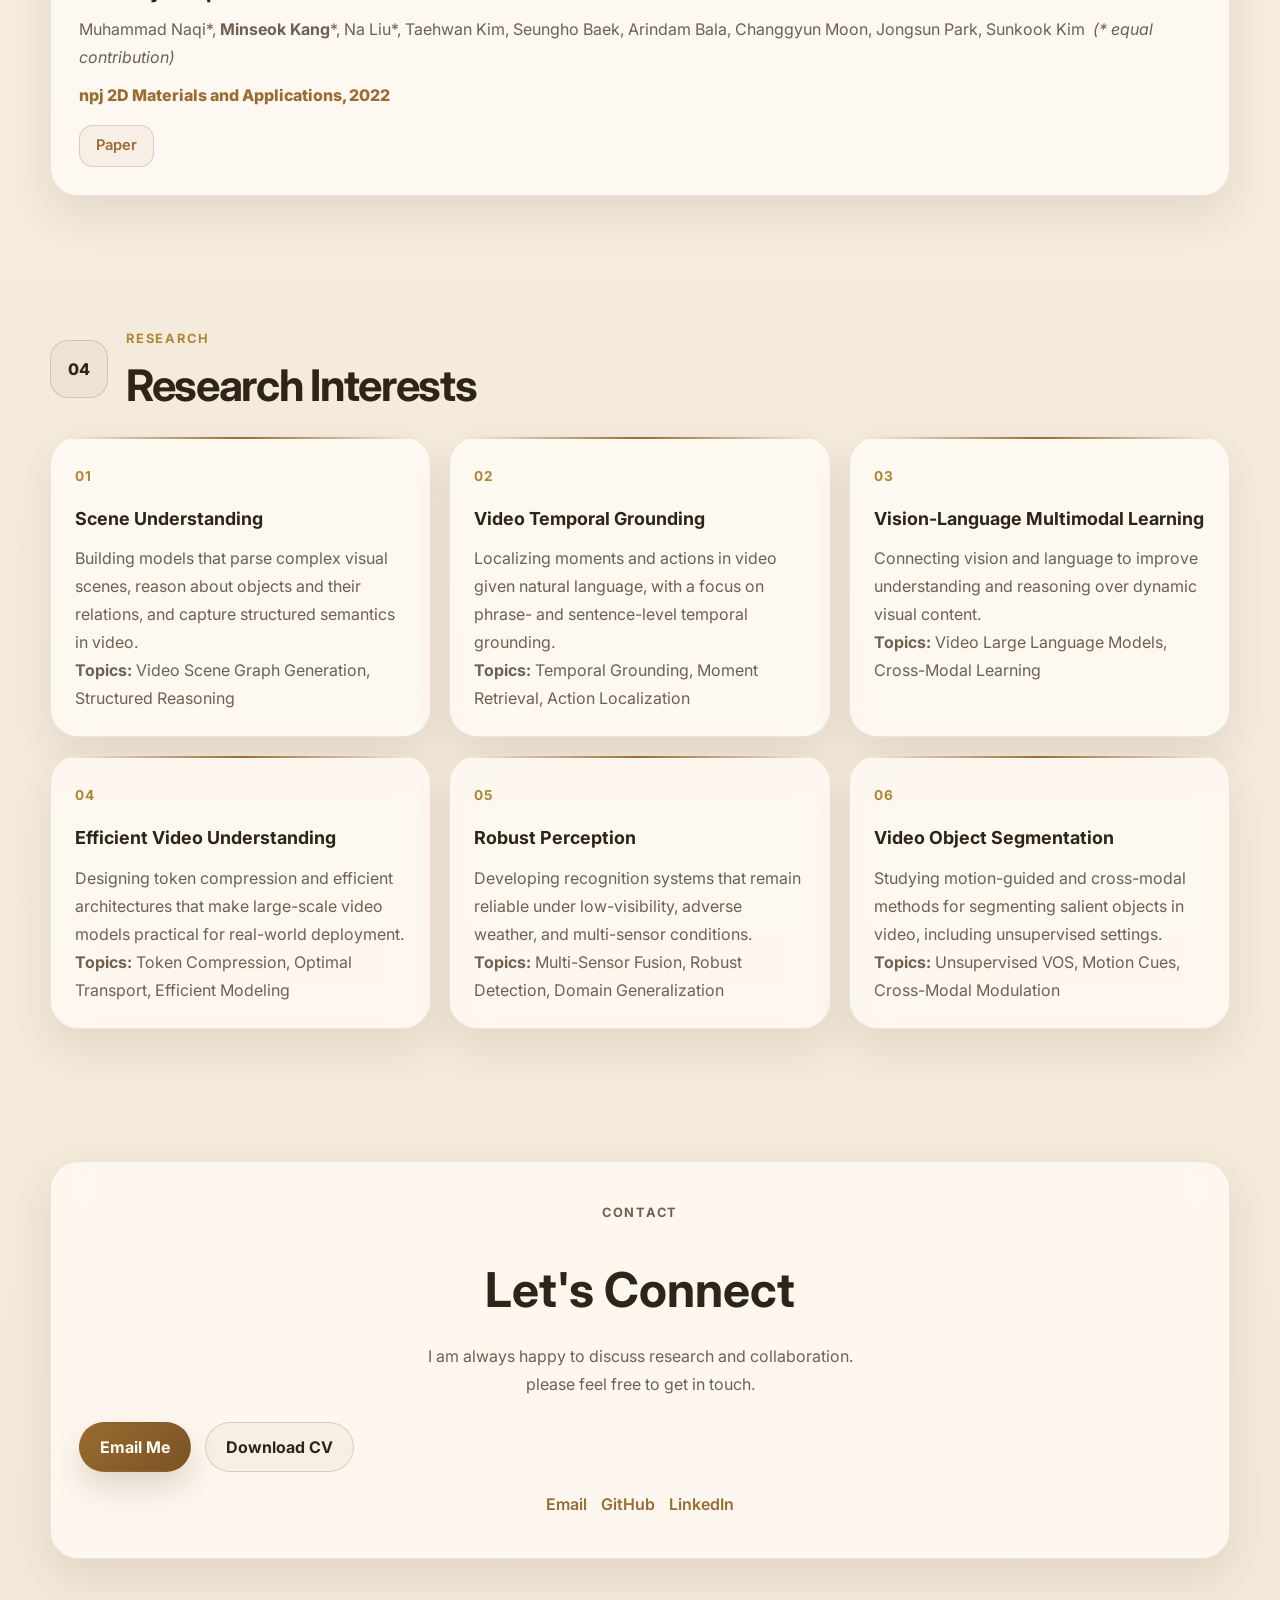
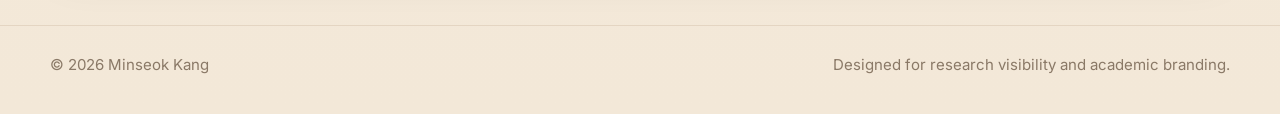
==== commit 60758b9e: "Add files via upload" ====
--- a/index.html
+++ b/index.html
@@ -68,15 +68,17 @@
             temporal structure, and language for real-world video understanding.
           </p>
 
-          <div class="hero-buttons">
-            <a class="btn btn-primary" href="#publications">View Publications</a>
-            <a class="btn btn-secondary" href="assets/cv.pdf" target="_blank" rel="noopener noreferrer">Download CV</a>
-          </div>
-
-          <div class="hero-links">
-            <a href="mailto:louis0503@yonsei.ac.kr">Email</a>
-            <a href="https://github.com/minseokii" target="_blank" rel="noopener noreferrer">GitHub</a>
-            <a href="https://www.linkedin.com/in/louis0503/" target="_blank" rel="noopener noreferrer">LinkedIn</a>
+          <div class="hero-cta">
+            <div class="hero-buttons">
+              <a class="btn btn-primary" href="#publications">View Publications</a>
+              <a class="btn btn-secondary" href="assets/cv.pdf" target="_blank" rel="noopener noreferrer">Download CV</a>
+            </div>
+
+            <div class="hero-links">
+              <a href="mailto:louis0503@yonsei.ac.kr">Email</a>
+              <a href="https://github.com/minseokii" target="_blank" rel="noopener noreferrer">GitHub</a>
+              <a href="https://www.linkedin.com/in/louis0503/" target="_blank" rel="noopener noreferrer">LinkedIn</a>
+            </div>
           </div>
         </div>
 
--- a/style.css
+++ b/style.css
@@ -298,9 +298,17 @@
   margin-top: 16px;
 }
 
+.hero-cta {
+  width: fit-content;
+  max-width: 100%;
+}
+
 .hero-links {
-  margin-top: 8px;
+  width: 100%;
+  margin-top: 20px;
   margin-bottom: 30px;
+  gap: 22px;
+  justify-content: space-between;
 }
 
 .hero-links a,
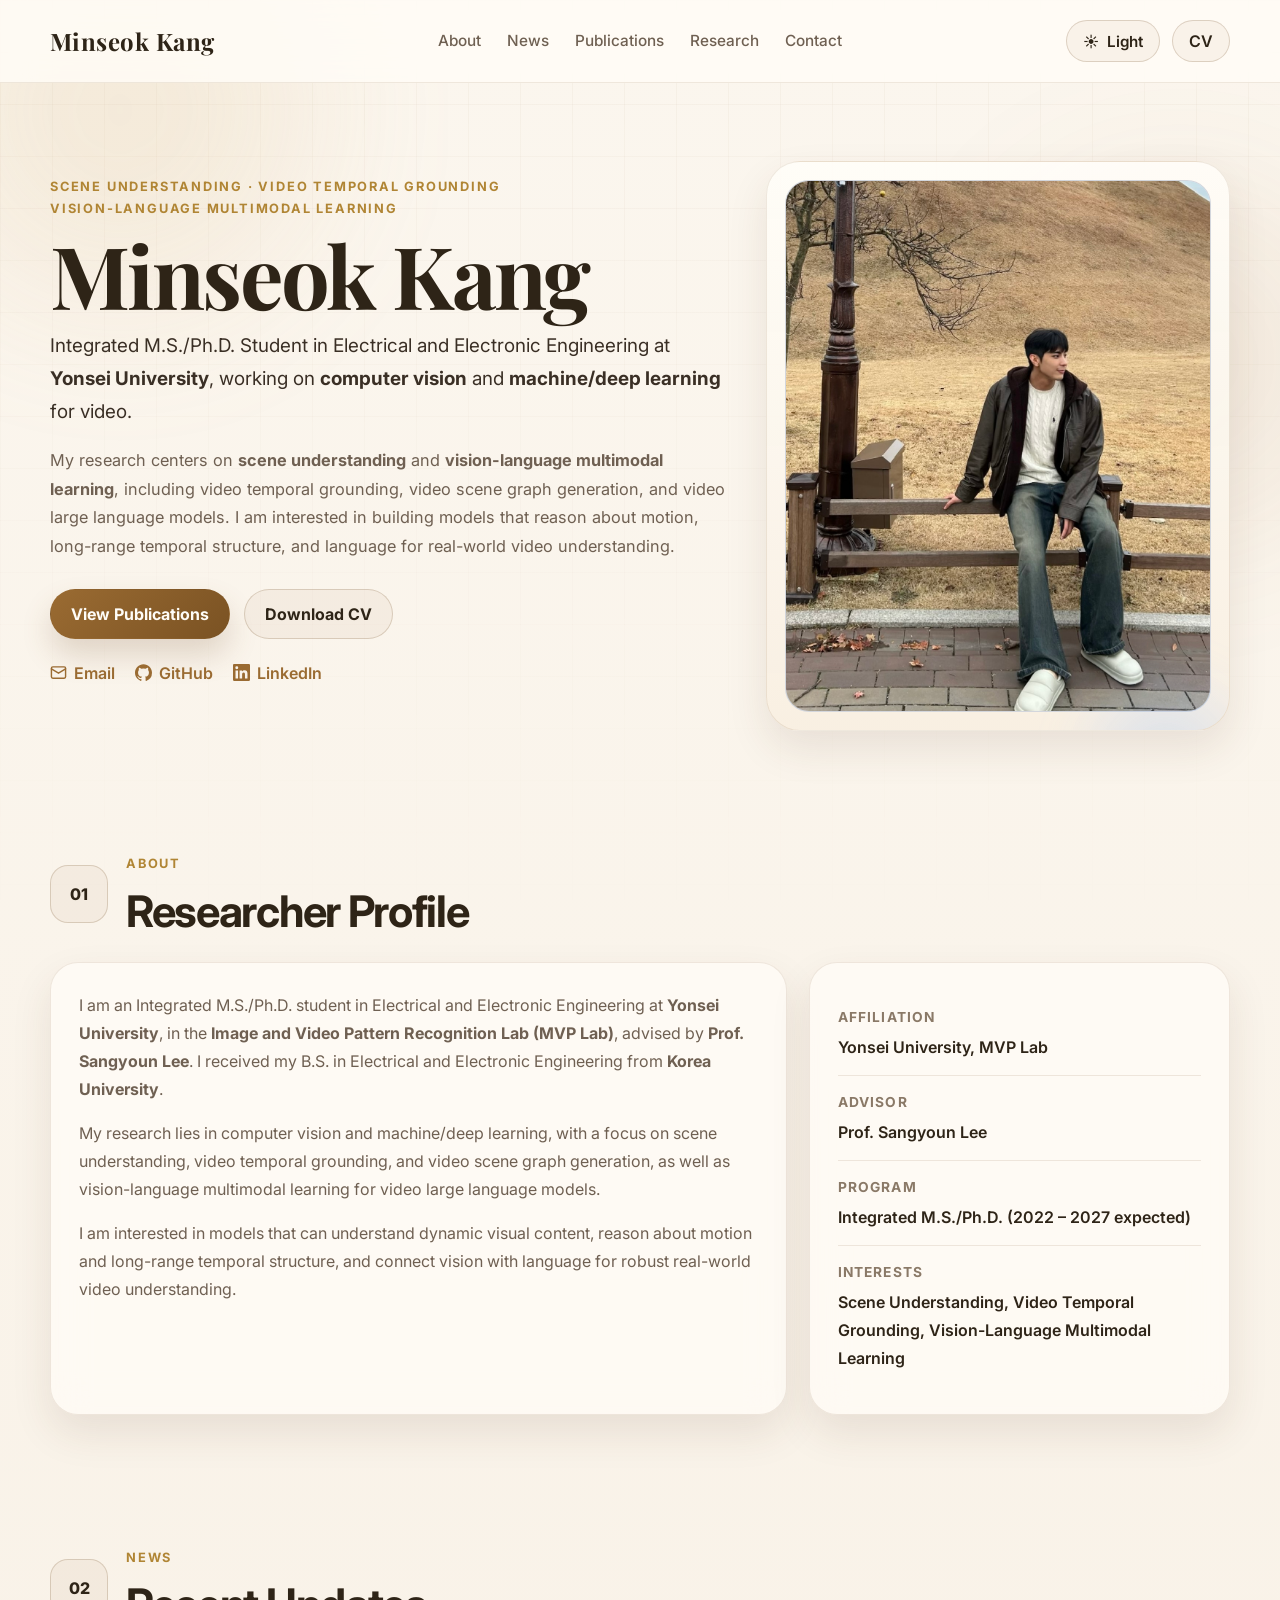
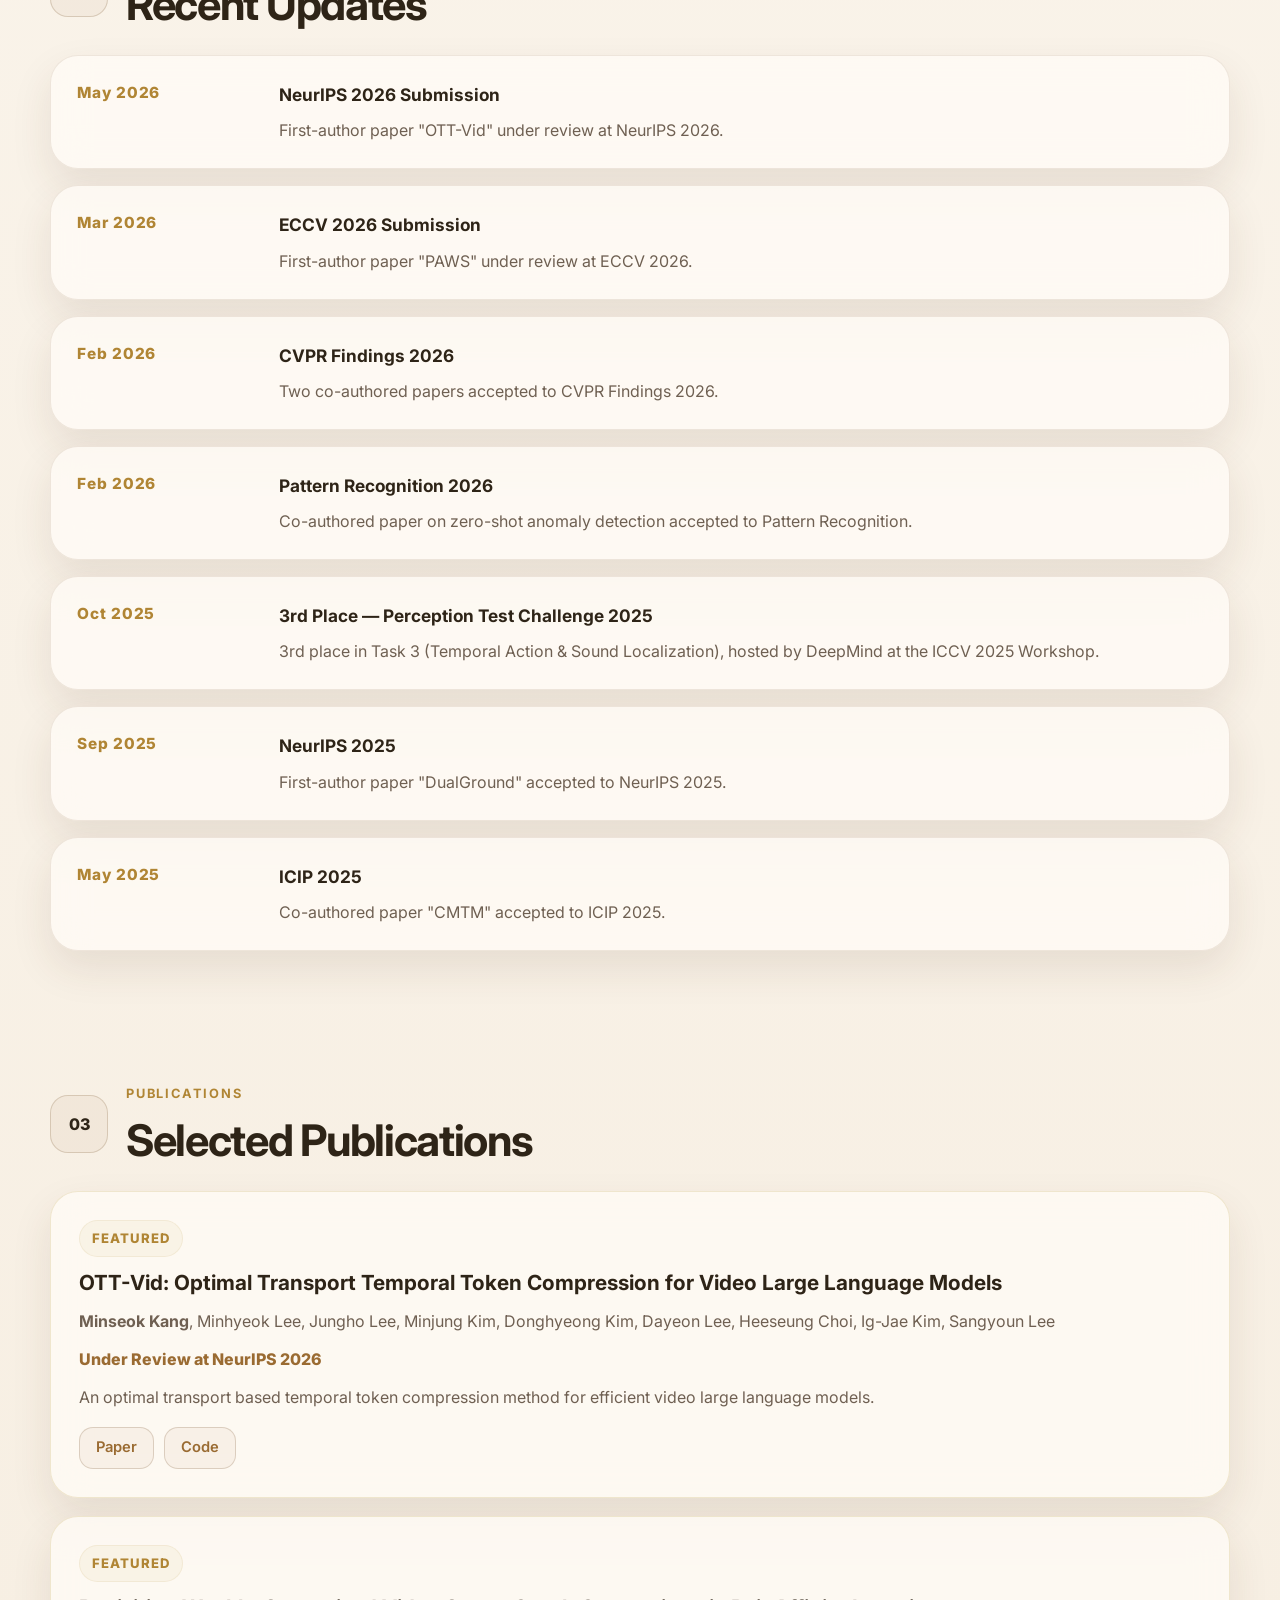
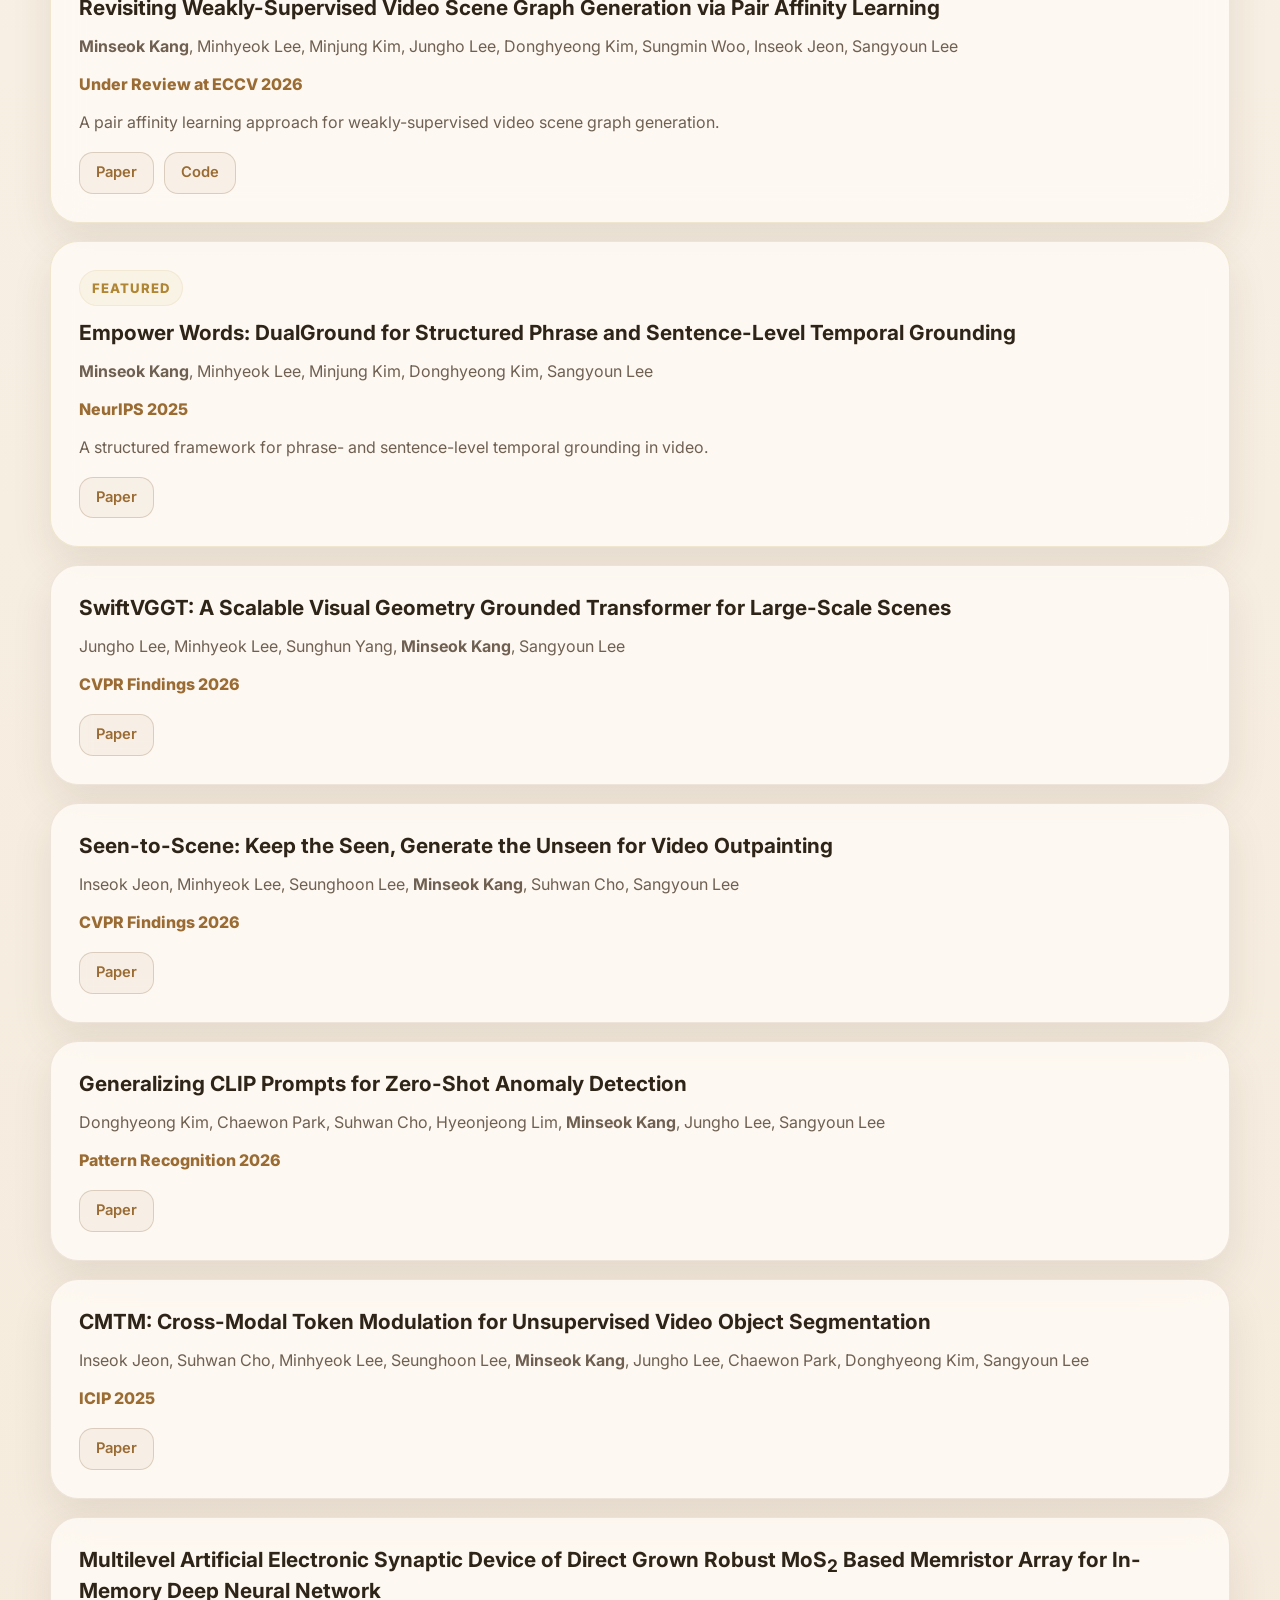
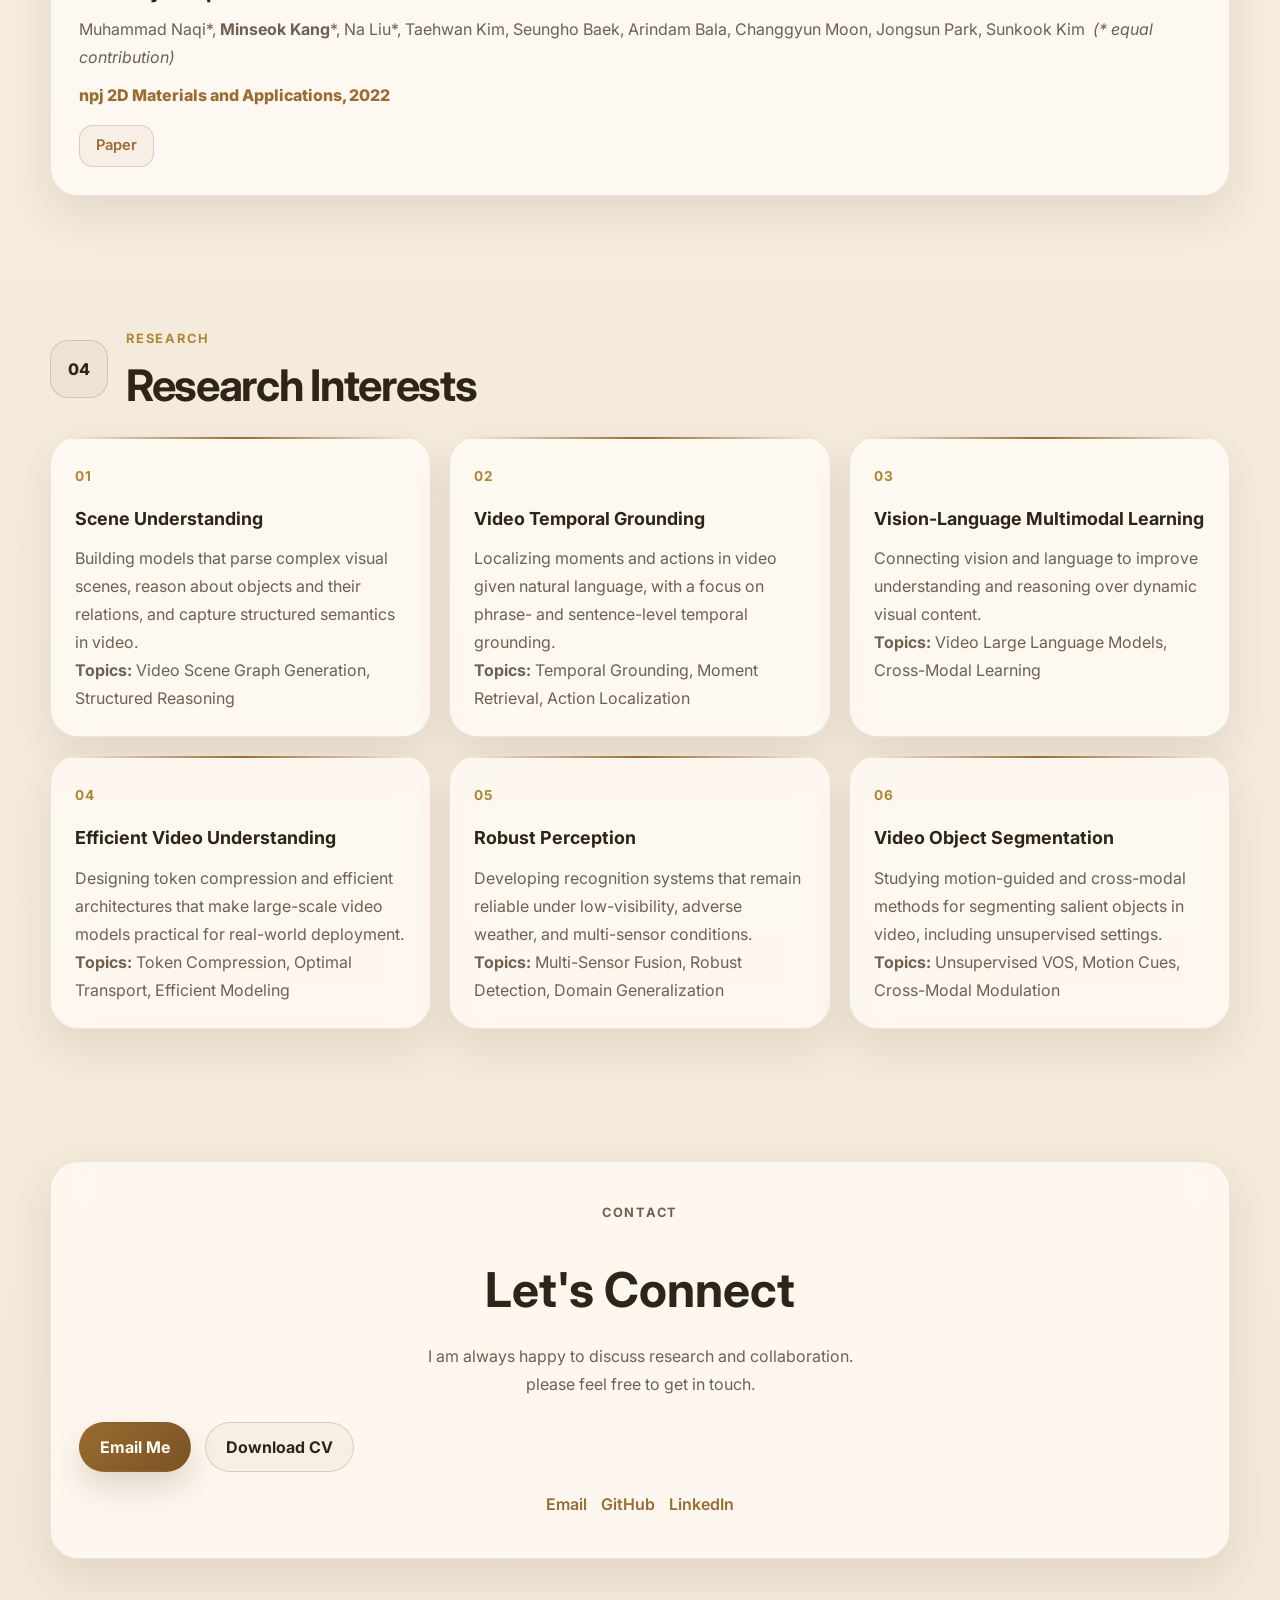
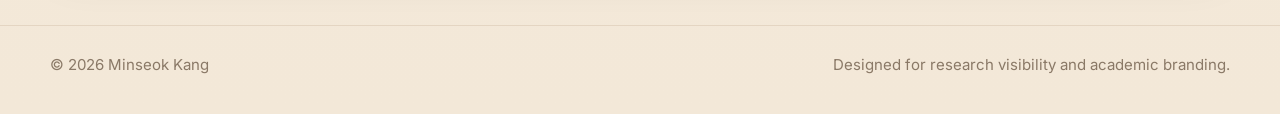
==== commit 7f056fcd: "Add files via upload" ====
--- a/index.html
+++ b/index.html
@@ -75,9 +75,18 @@
             </div>
 
             <div class="hero-links">
-              <a href="mailto:louis0503@yonsei.ac.kr">Email</a>
-              <a href="https://github.com/minseokii" target="_blank" rel="noopener noreferrer">GitHub</a>
-              <a href="https://www.linkedin.com/in/louis0503/" target="_blank" rel="noopener noreferrer">LinkedIn</a>
+              <a href="mailto:louis0503@yonsei.ac.kr">
+                <svg class="link-icon" viewBox="0 0 24 24" fill="none" stroke="currentColor" stroke-width="2" stroke-linecap="round" stroke-linejoin="round" aria-hidden="true"><rect x="2" y="4" width="20" height="16" rx="2"/><path d="m2 7 10 6 10-6"/></svg>
+                <span>Email</span>
+              </a>
+              <a href="https://github.com/minseokii" target="_blank" rel="noopener noreferrer">
+                <svg class="link-icon" viewBox="0 0 24 24" fill="currentColor" aria-hidden="true"><path d="M12 .5C5.37.5 0 5.87 0 12.5c0 5.3 3.44 9.8 8.21 11.39.6.11.82-.26.82-.58 0-.29-.01-1.04-.02-2.05-3.34.73-4.04-1.61-4.04-1.61-.55-1.39-1.34-1.76-1.34-1.76-1.09-.75.08-.73.08-.73 1.21.09 1.84 1.24 1.84 1.24 1.07 1.84 2.81 1.31 3.5 1 .11-.78.42-1.31.76-1.61-2.67-.3-5.47-1.33-5.47-5.93 0-1.31.47-2.38 1.24-3.22-.12-.31-.54-1.52.12-3.18 0 0 1.01-.32 3.3 1.23a11.5 11.5 0 0 1 6 0c2.29-1.55 3.3-1.23 3.3-1.23.66 1.66.24 2.87.12 3.18.77.84 1.24 1.91 1.24 3.22 0 4.61-2.81 5.62-5.49 5.92.43.37.82 1.1.82 2.22 0 1.61-.02 2.9-.02 3.29 0 .32.22.7.83.58A12.01 12.01 0 0 0 24 12.5C24 5.87 18.63.5 12 .5Z"/></svg>
+                <span>GitHub</span>
+              </a>
+              <a href="https://www.linkedin.com/in/louis0503/" target="_blank" rel="noopener noreferrer">
+                <svg class="link-icon" viewBox="0 0 24 24" fill="currentColor" aria-hidden="true"><path d="M20.45 20.45h-3.56v-5.57c0-1.33-.03-3.04-1.85-3.04-1.85 0-2.14 1.45-2.14 2.94v5.67H9.35V9h3.41v1.56h.05c.48-.9 1.63-1.85 3.36-1.85 3.6 0 4.27 2.37 4.27 5.45v6.29ZM5.34 7.43a2.07 2.07 0 1 1 0-4.14 2.07 2.07 0 0 1 0 4.14Zm1.78 13.02H3.56V9h3.56v11.45ZM22.22 0H1.77C.79 0 0 .77 0 1.73v20.54C0 23.23.79 24 1.77 24h20.45c.98 0 1.78-.77 1.78-1.73V1.73C24 .77 23.2 0 22.22 0Z"/></svg>
+                <span>LinkedIn</span>
+              </a>
             </div>
           </div>
         </div>
--- a/style.css
+++ b/style.css
@@ -304,11 +304,21 @@
 }
 
 .hero-links {
-  width: 100%;
   margin-top: 20px;
   margin-bottom: 30px;
-  gap: 22px;
-  justify-content: space-between;
+  gap: 20px;
+}
+
+.hero-links a {
+  display: inline-flex;
+  align-items: center;
+  gap: 7px;
+}
+
+.link-icon {
+  width: 17px;
+  height: 17px;
+  flex-shrink: 0;
 }
 
 .hero-links a,
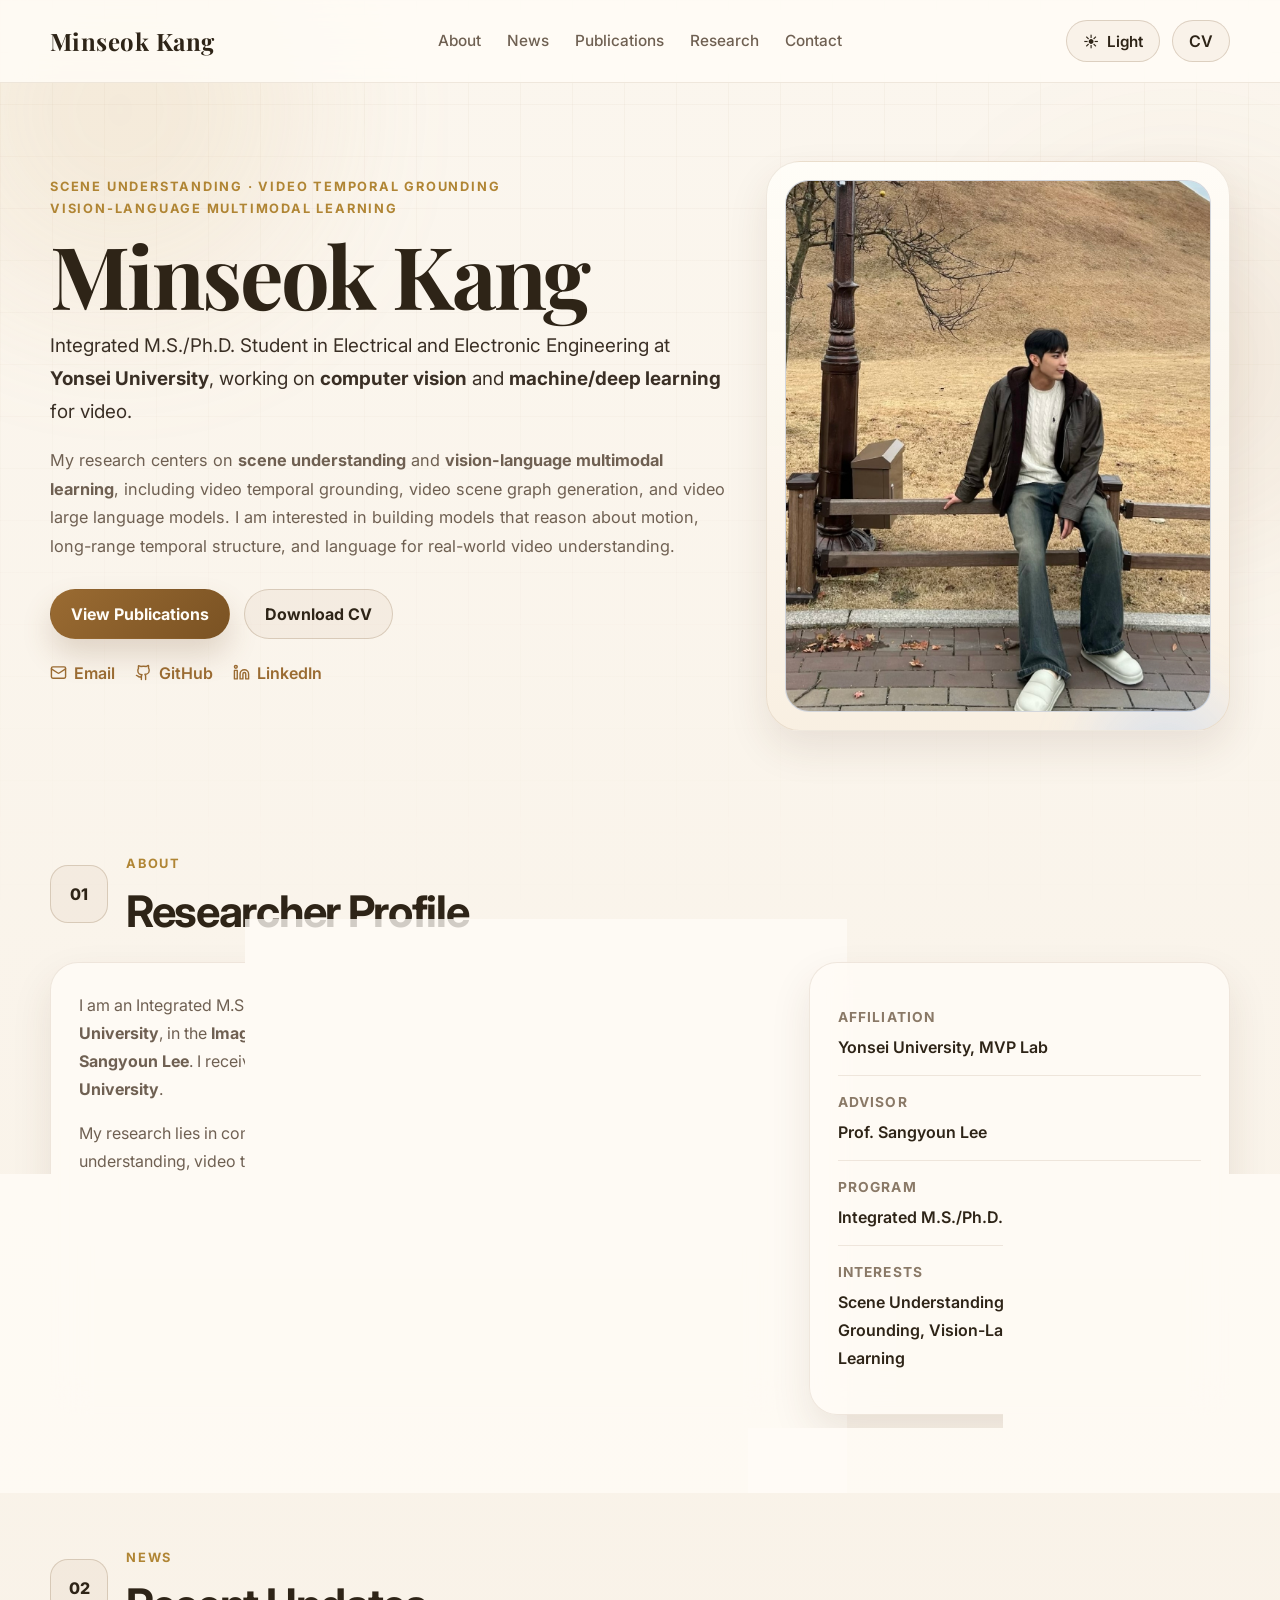
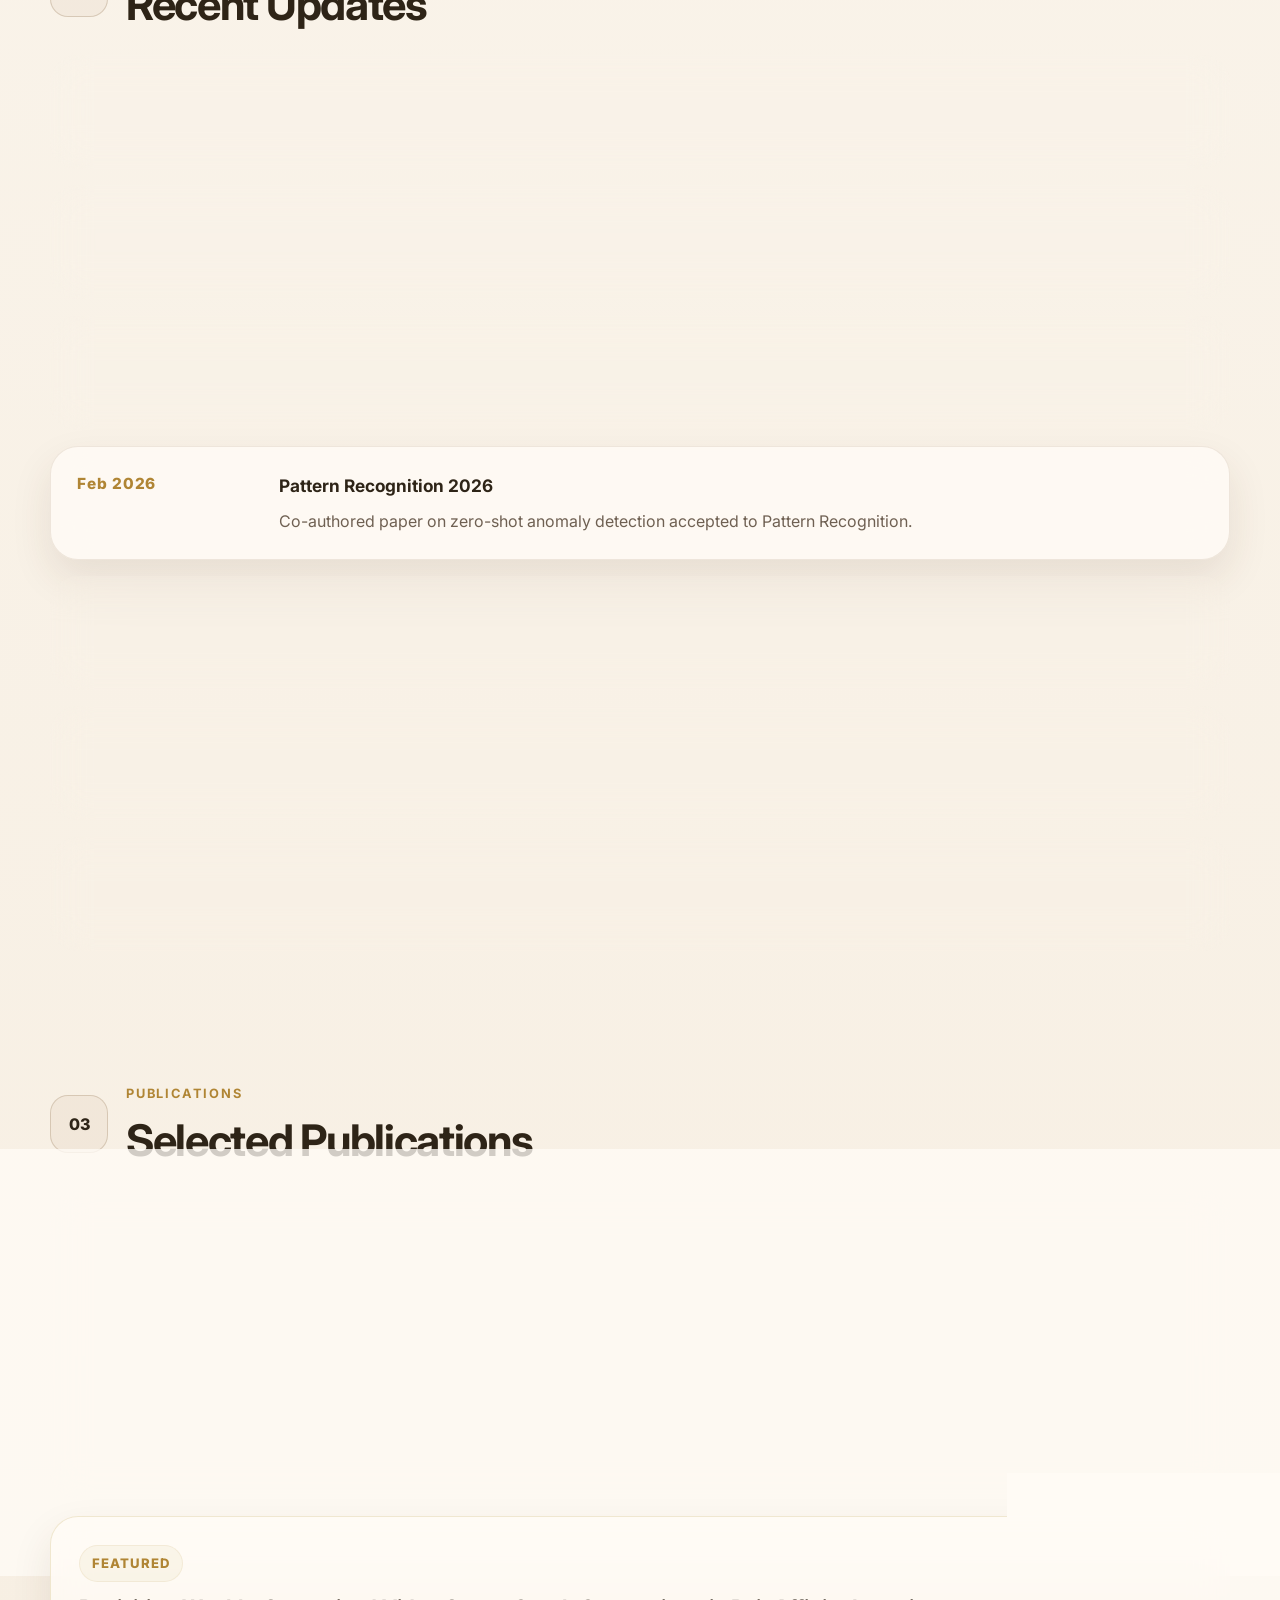
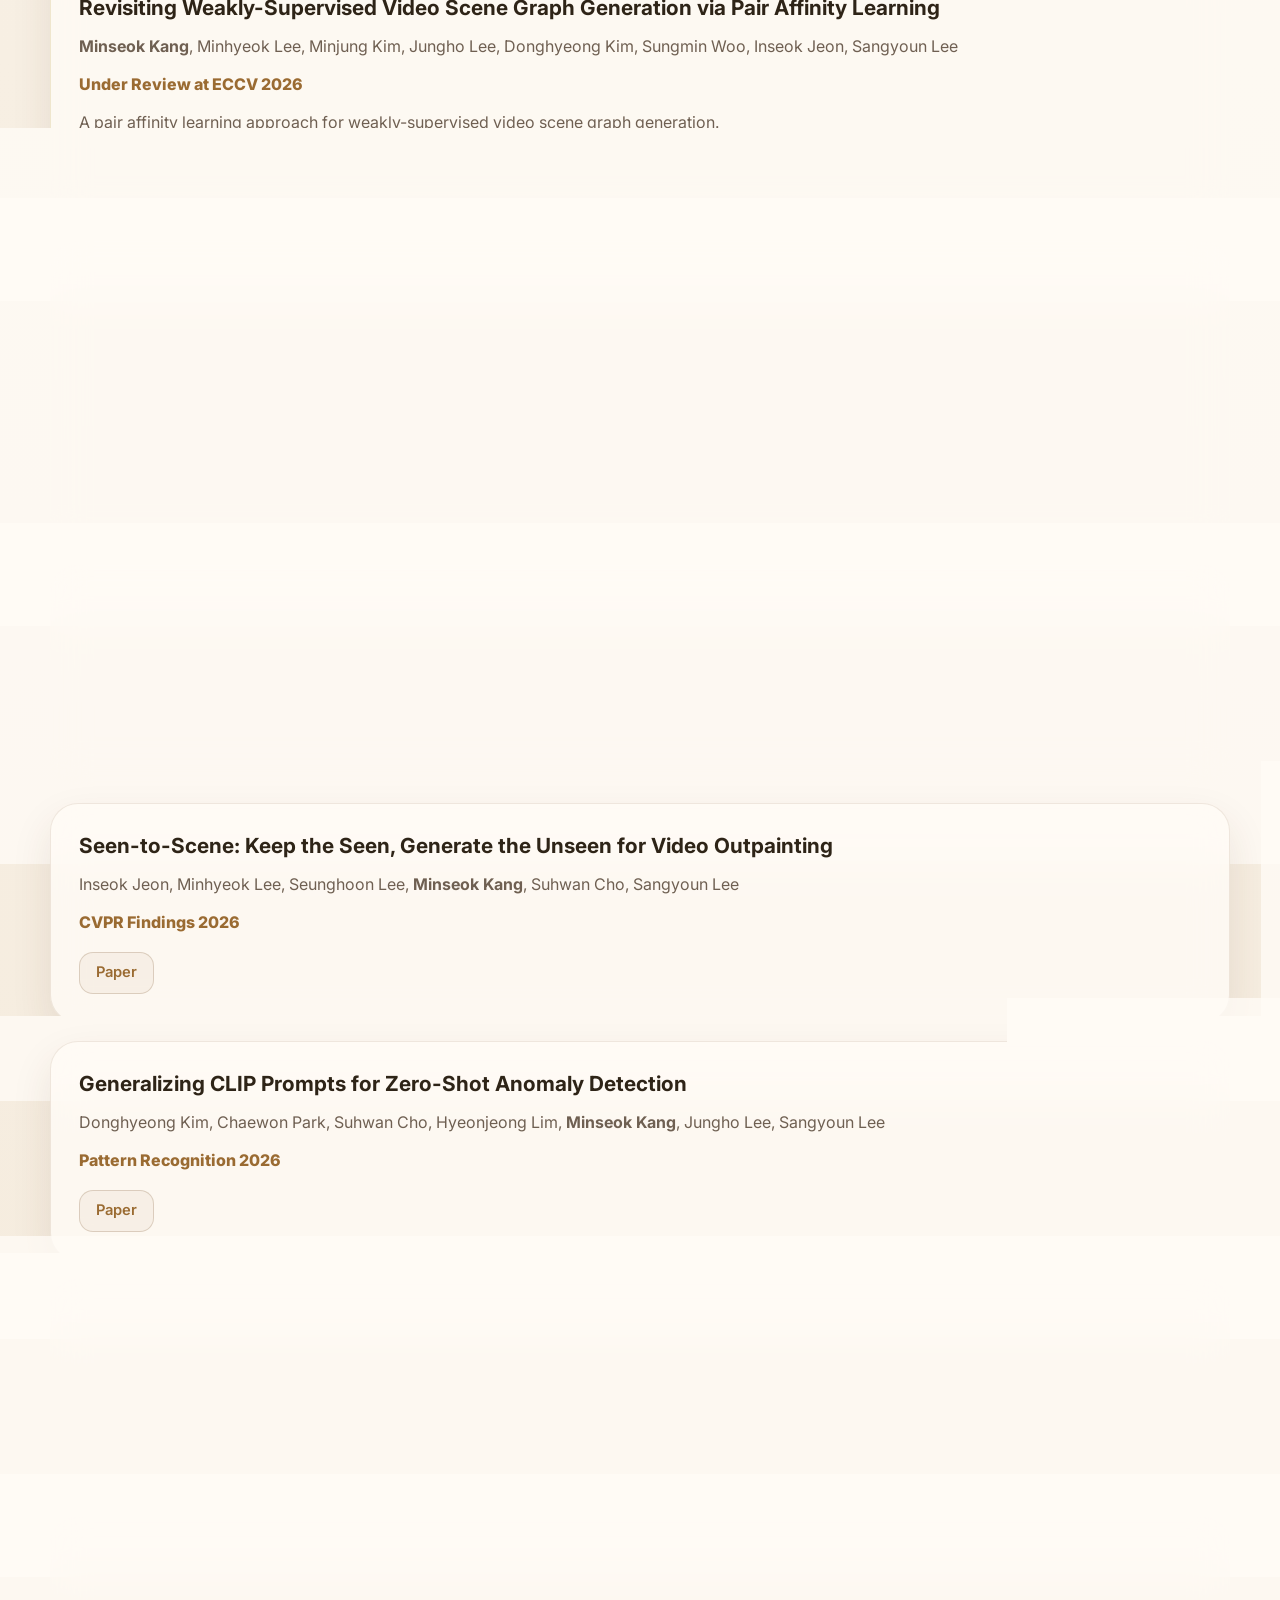
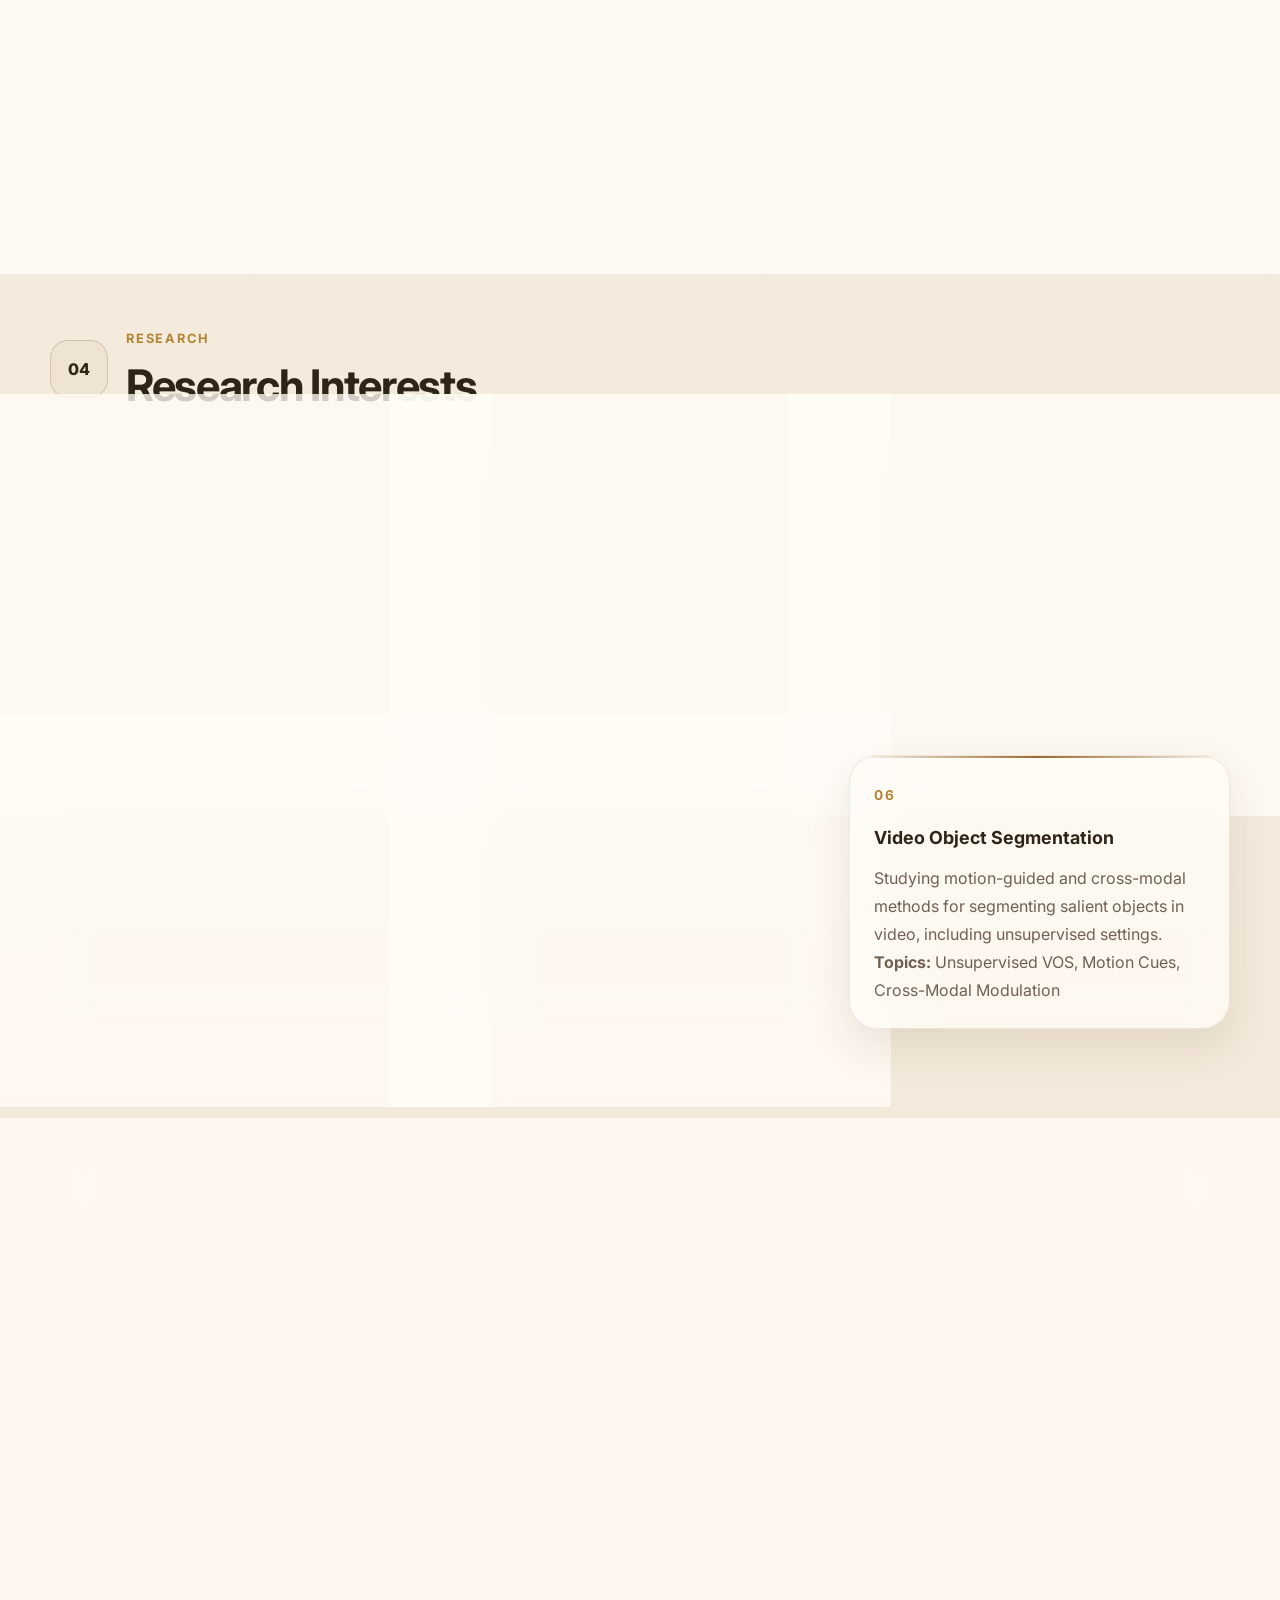
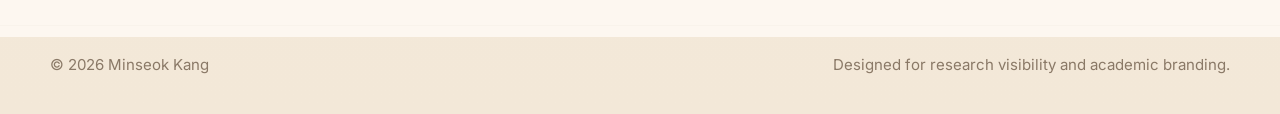
==== commit 45c936a4: "Add files via upload" ====
--- a/index.html
+++ b/index.html
@@ -76,15 +76,15 @@
 
             <div class="hero-links">
               <a href="mailto:louis0503@yonsei.ac.kr">
-                <svg class="link-icon" viewBox="0 0 24 24" fill="none" stroke="currentColor" stroke-width="2" stroke-linecap="round" stroke-linejoin="round" aria-hidden="true"><rect x="2" y="4" width="20" height="16" rx="2"/><path d="m2 7 10 6 10-6"/></svg>
+                <svg class="link-icon" viewBox="0 0 24 24" fill="none" stroke="currentColor" stroke-width="2" stroke-linecap="round" stroke-linejoin="round" aria-hidden="true"><rect width="20" height="16" x="2" y="4" rx="2"/><path d="m22 7-8.97 5.7a1.94 1.94 0 0 1-2.06 0L2 7"/></svg>
                 <span>Email</span>
               </a>
               <a href="https://github.com/minseokii" target="_blank" rel="noopener noreferrer">
-                <svg class="link-icon" viewBox="0 0 24 24" fill="currentColor" aria-hidden="true"><path d="M12 .5C5.37.5 0 5.87 0 12.5c0 5.3 3.44 9.8 8.21 11.39.6.11.82-.26.82-.58 0-.29-.01-1.04-.02-2.05-3.34.73-4.04-1.61-4.04-1.61-.55-1.39-1.34-1.76-1.34-1.76-1.09-.75.08-.73.08-.73 1.21.09 1.84 1.24 1.84 1.24 1.07 1.84 2.81 1.31 3.5 1 .11-.78.42-1.31.76-1.61-2.67-.3-5.47-1.33-5.47-5.93 0-1.31.47-2.38 1.24-3.22-.12-.31-.54-1.52.12-3.18 0 0 1.01-.32 3.3 1.23a11.5 11.5 0 0 1 6 0c2.29-1.55 3.3-1.23 3.3-1.23.66 1.66.24 2.87.12 3.18.77.84 1.24 1.91 1.24 3.22 0 4.61-2.81 5.62-5.49 5.92.43.37.82 1.1.82 2.22 0 1.61-.02 2.9-.02 3.29 0 .32.22.7.83.58A12.01 12.01 0 0 0 24 12.5C24 5.87 18.63.5 12 .5Z"/></svg>
+                <svg class="link-icon" viewBox="0 0 24 24" fill="none" stroke="currentColor" stroke-width="2" stroke-linecap="round" stroke-linejoin="round" aria-hidden="true"><path d="M15 22v-4a4.8 4.8 0 0 0-1-3.5c3 0 6-2 6-5.5.08-1.25-.27-2.48-1-3.5.28-1.15.28-2.35 0-3.5 0 0-1 0-3 1.5-2.64-.5-5.36-.5-8 0C6 2.5 5 2.5 5 2.5c-.3 1.15-.3 2.35 0 3.5A5.4 5.4 0 0 0 4 9.5c0 3.5 3 5.5 6 5.5a4.8 4.8 0 0 0-1 3.5V22"/><path d="M9 18c-4.51 2-5-2-7-2"/></svg>
                 <span>GitHub</span>
               </a>
               <a href="https://www.linkedin.com/in/louis0503/" target="_blank" rel="noopener noreferrer">
-                <svg class="link-icon" viewBox="0 0 24 24" fill="currentColor" aria-hidden="true"><path d="M20.45 20.45h-3.56v-5.57c0-1.33-.03-3.04-1.85-3.04-1.85 0-2.14 1.45-2.14 2.94v5.67H9.35V9h3.41v1.56h.05c.48-.9 1.63-1.85 3.36-1.85 3.6 0 4.27 2.37 4.27 5.45v6.29ZM5.34 7.43a2.07 2.07 0 1 1 0-4.14 2.07 2.07 0 0 1 0 4.14Zm1.78 13.02H3.56V9h3.56v11.45ZM22.22 0H1.77C.79 0 0 .77 0 1.73v20.54C0 23.23.79 24 1.77 24h20.45c.98 0 1.78-.77 1.78-1.73V1.73C24 .77 23.2 0 22.22 0Z"/></svg>
+                <svg class="link-icon" viewBox="0 0 24 24" fill="none" stroke="currentColor" stroke-width="2" stroke-linecap="round" stroke-linejoin="round" aria-hidden="true"><path d="M16 8a6 6 0 0 1 6 6v7h-4v-7a2 2 0 0 0-2-2 2 2 0 0 0-2 2v7h-4v-7a6 6 0 0 1 6-6z"/><rect width="4" height="12" x="2" y="9"/><circle cx="4" cy="4" r="2"/></svg>
                 <span>LinkedIn</span>
               </a>
             </div>
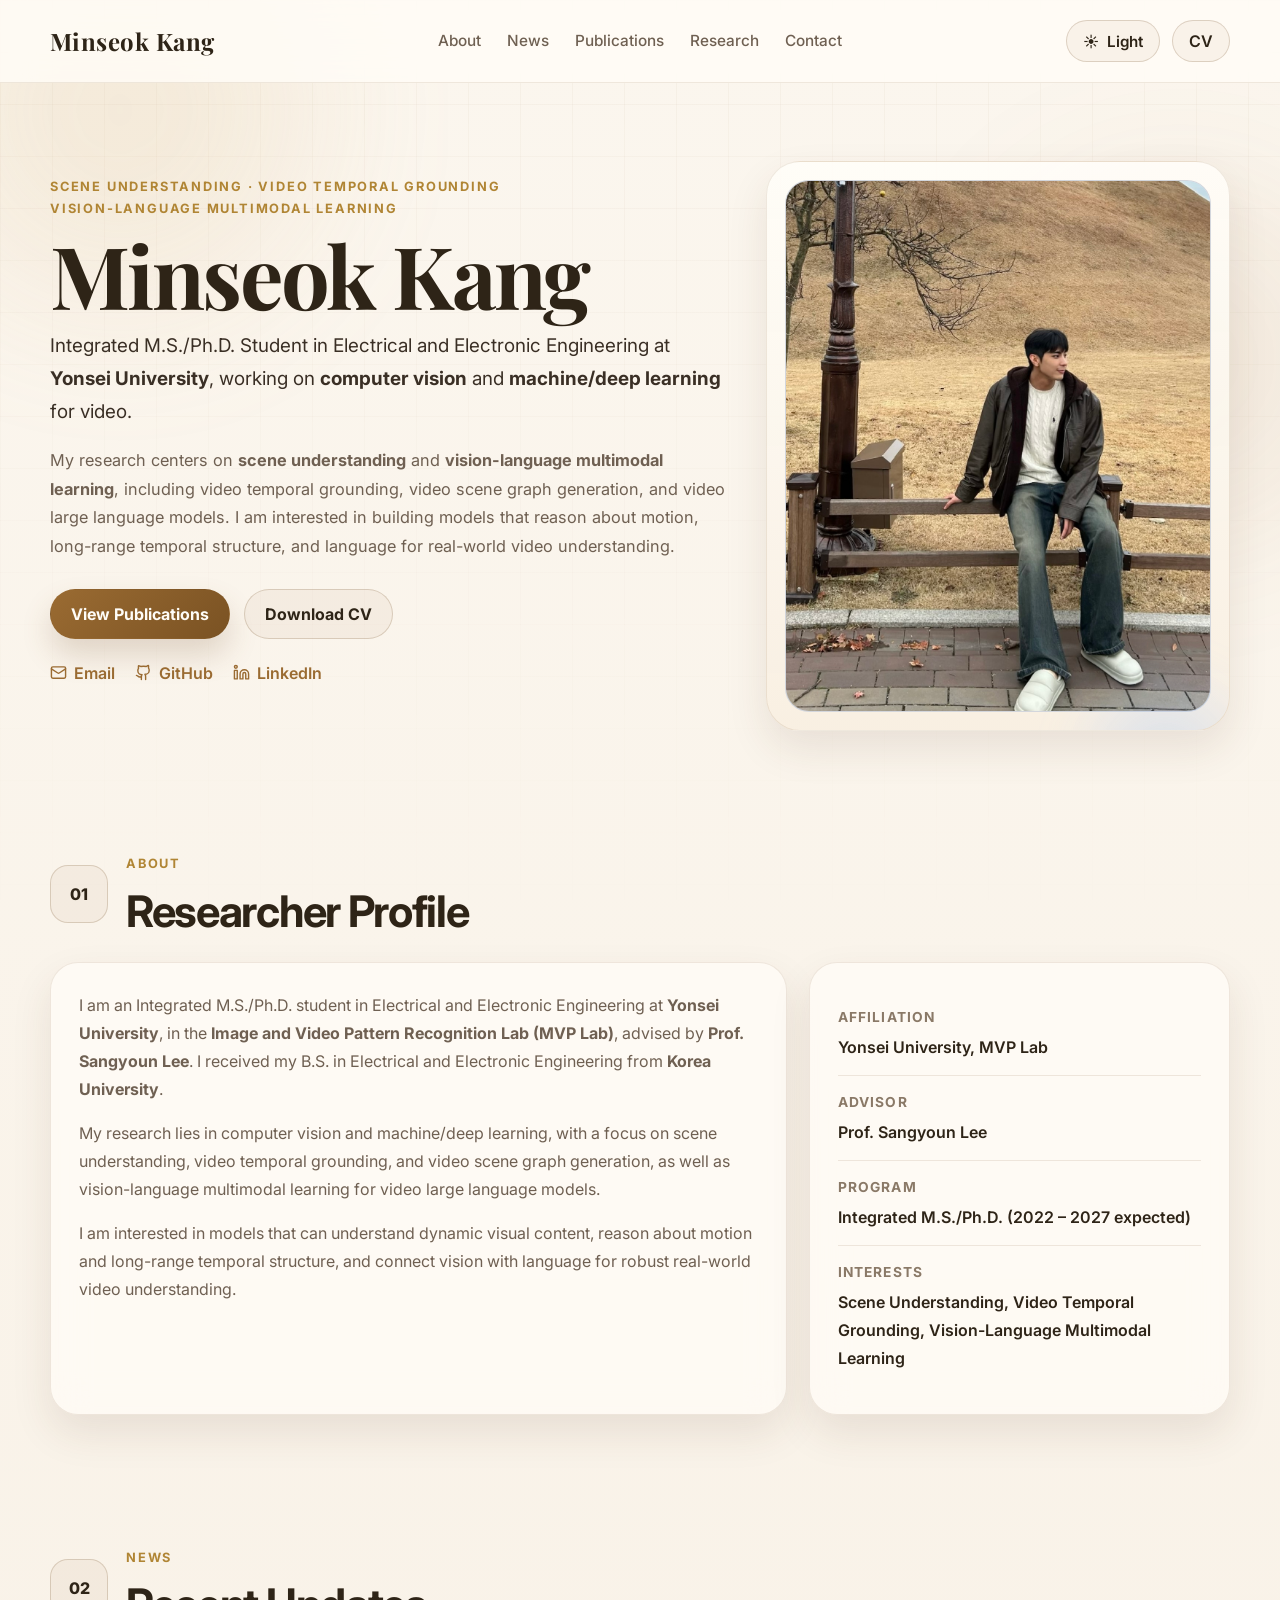
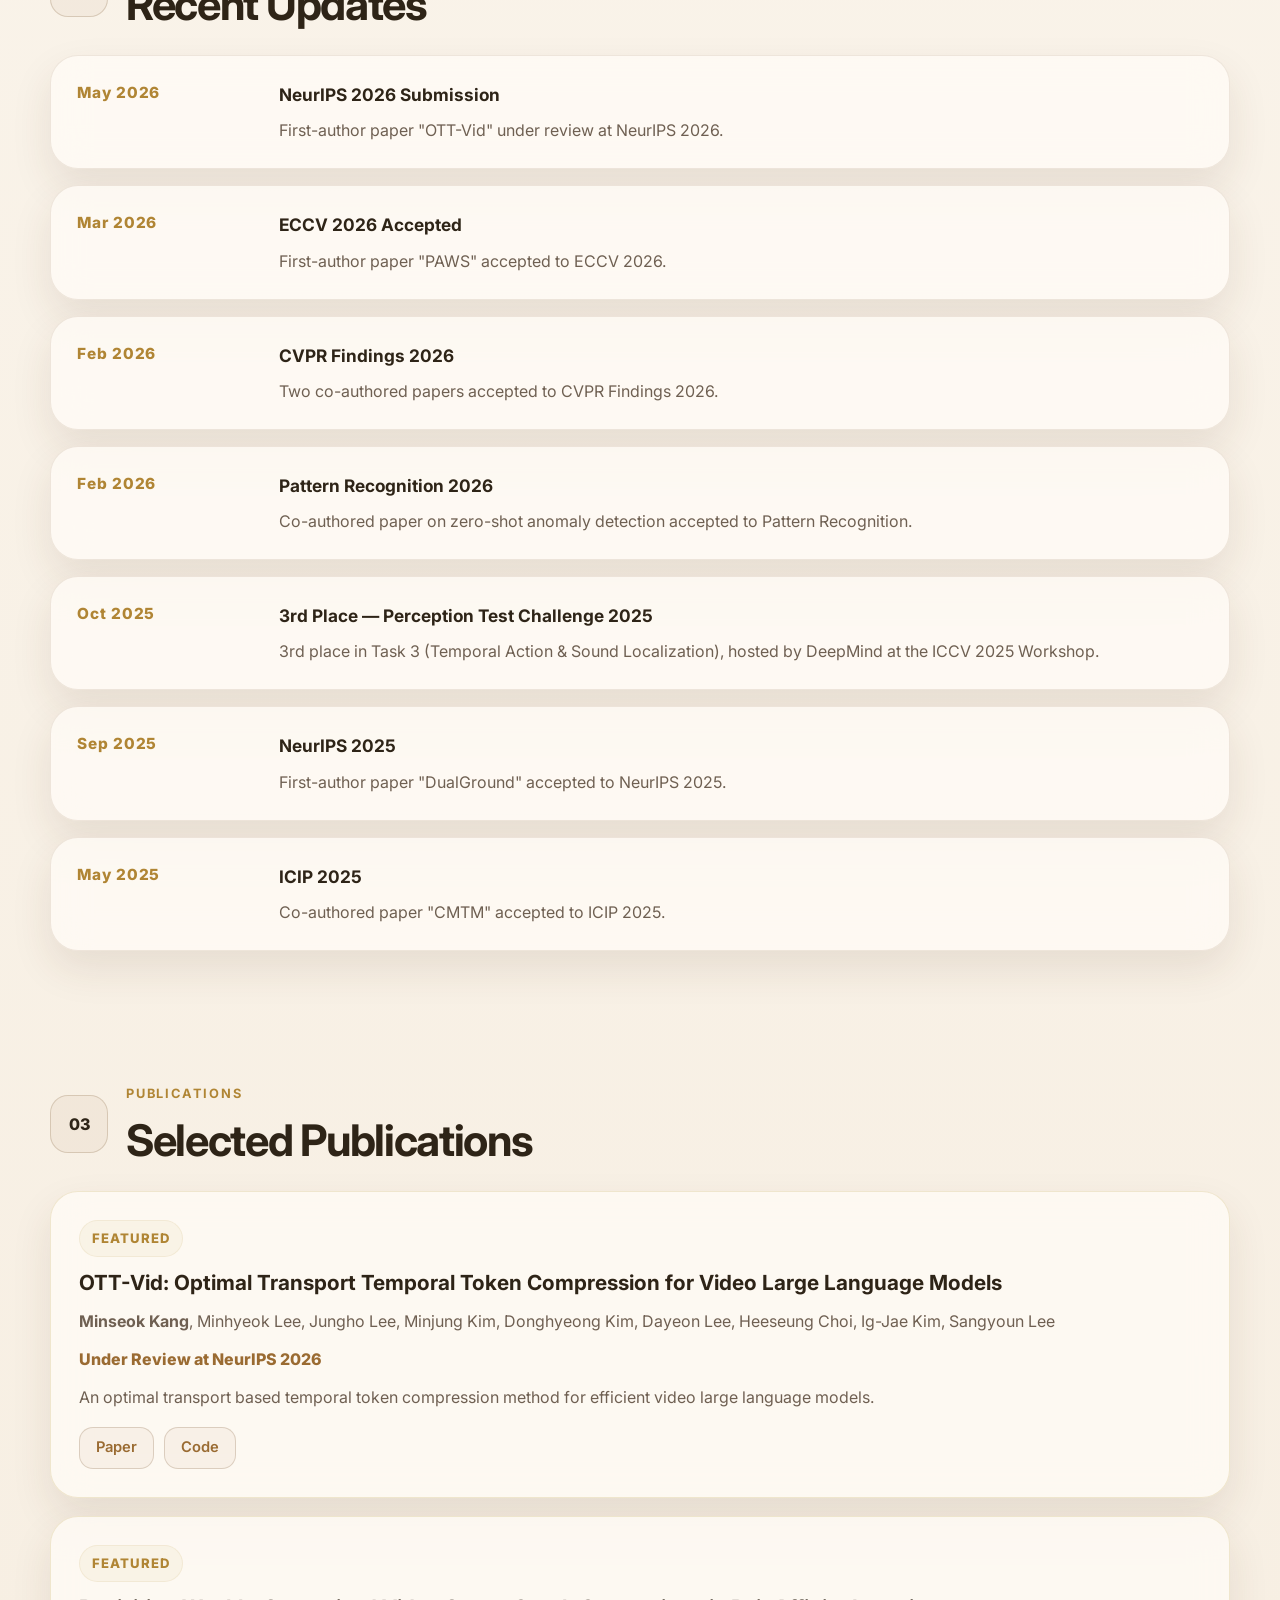
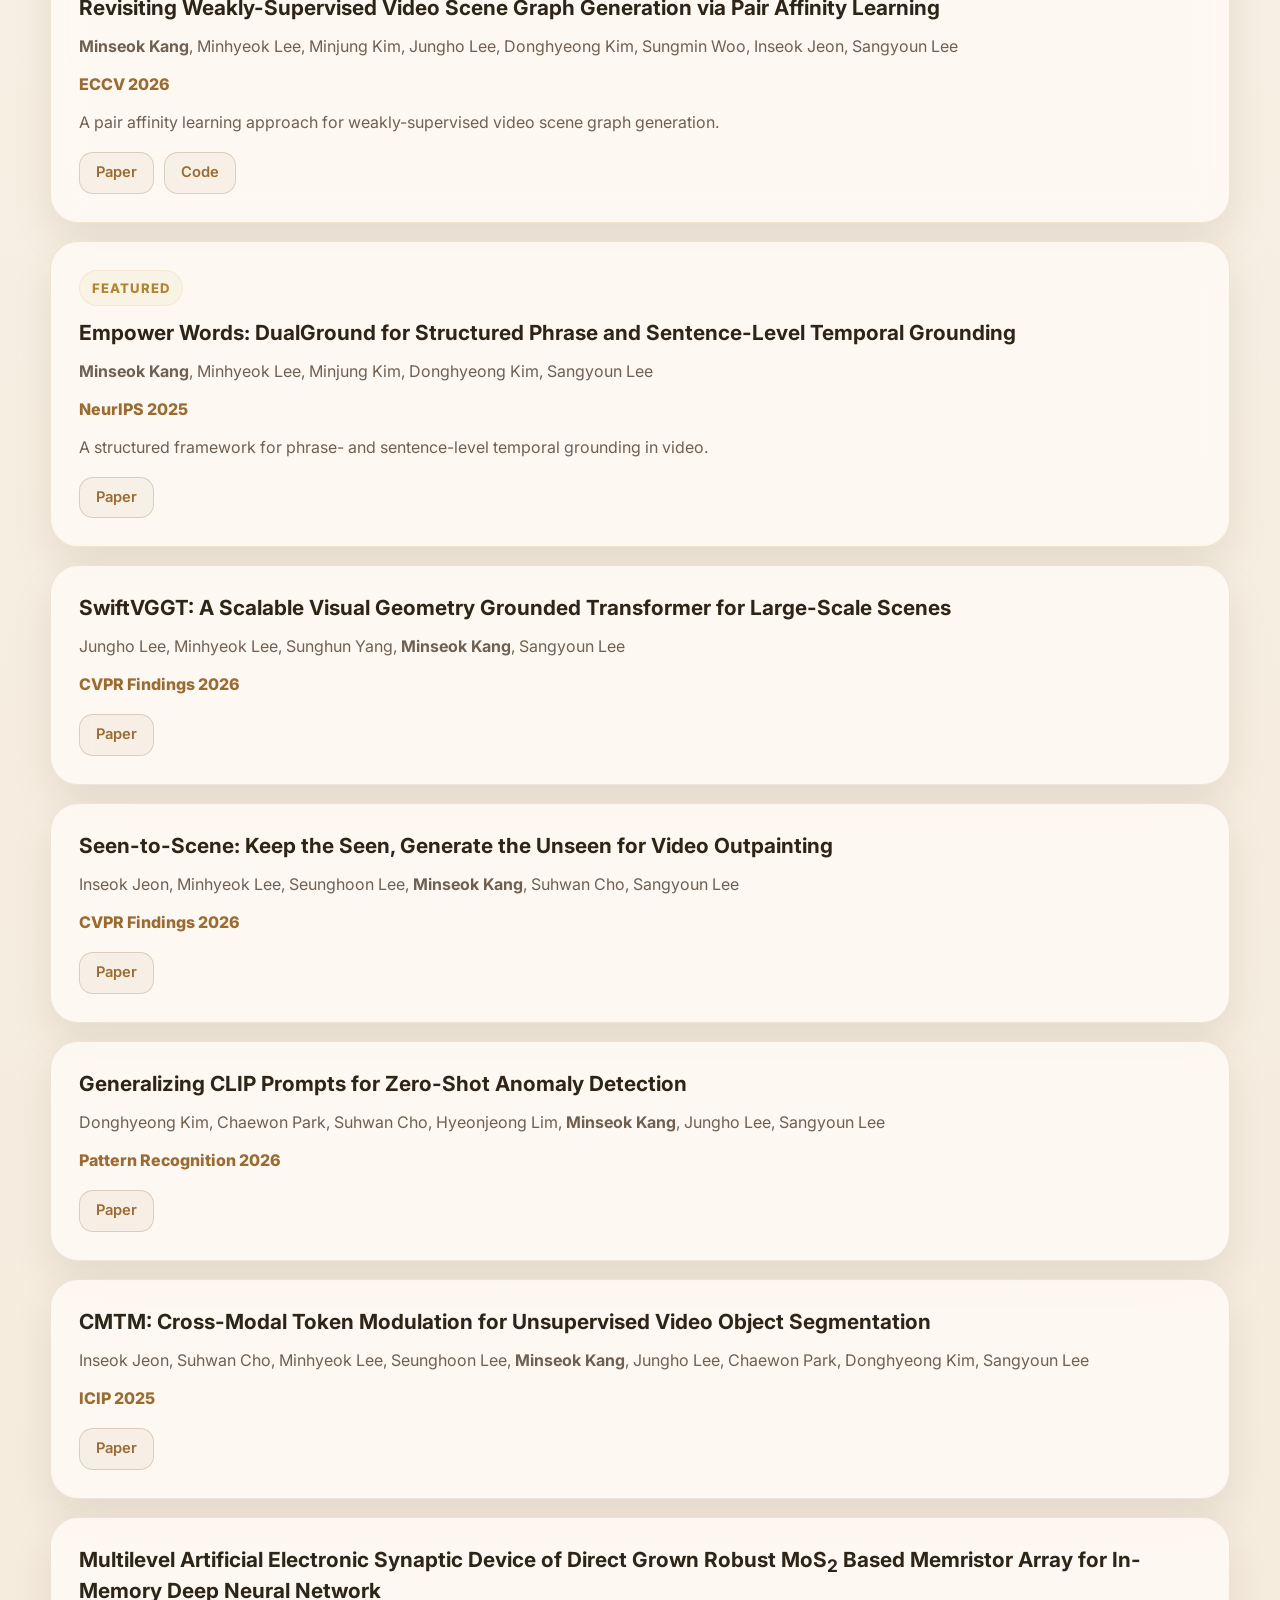
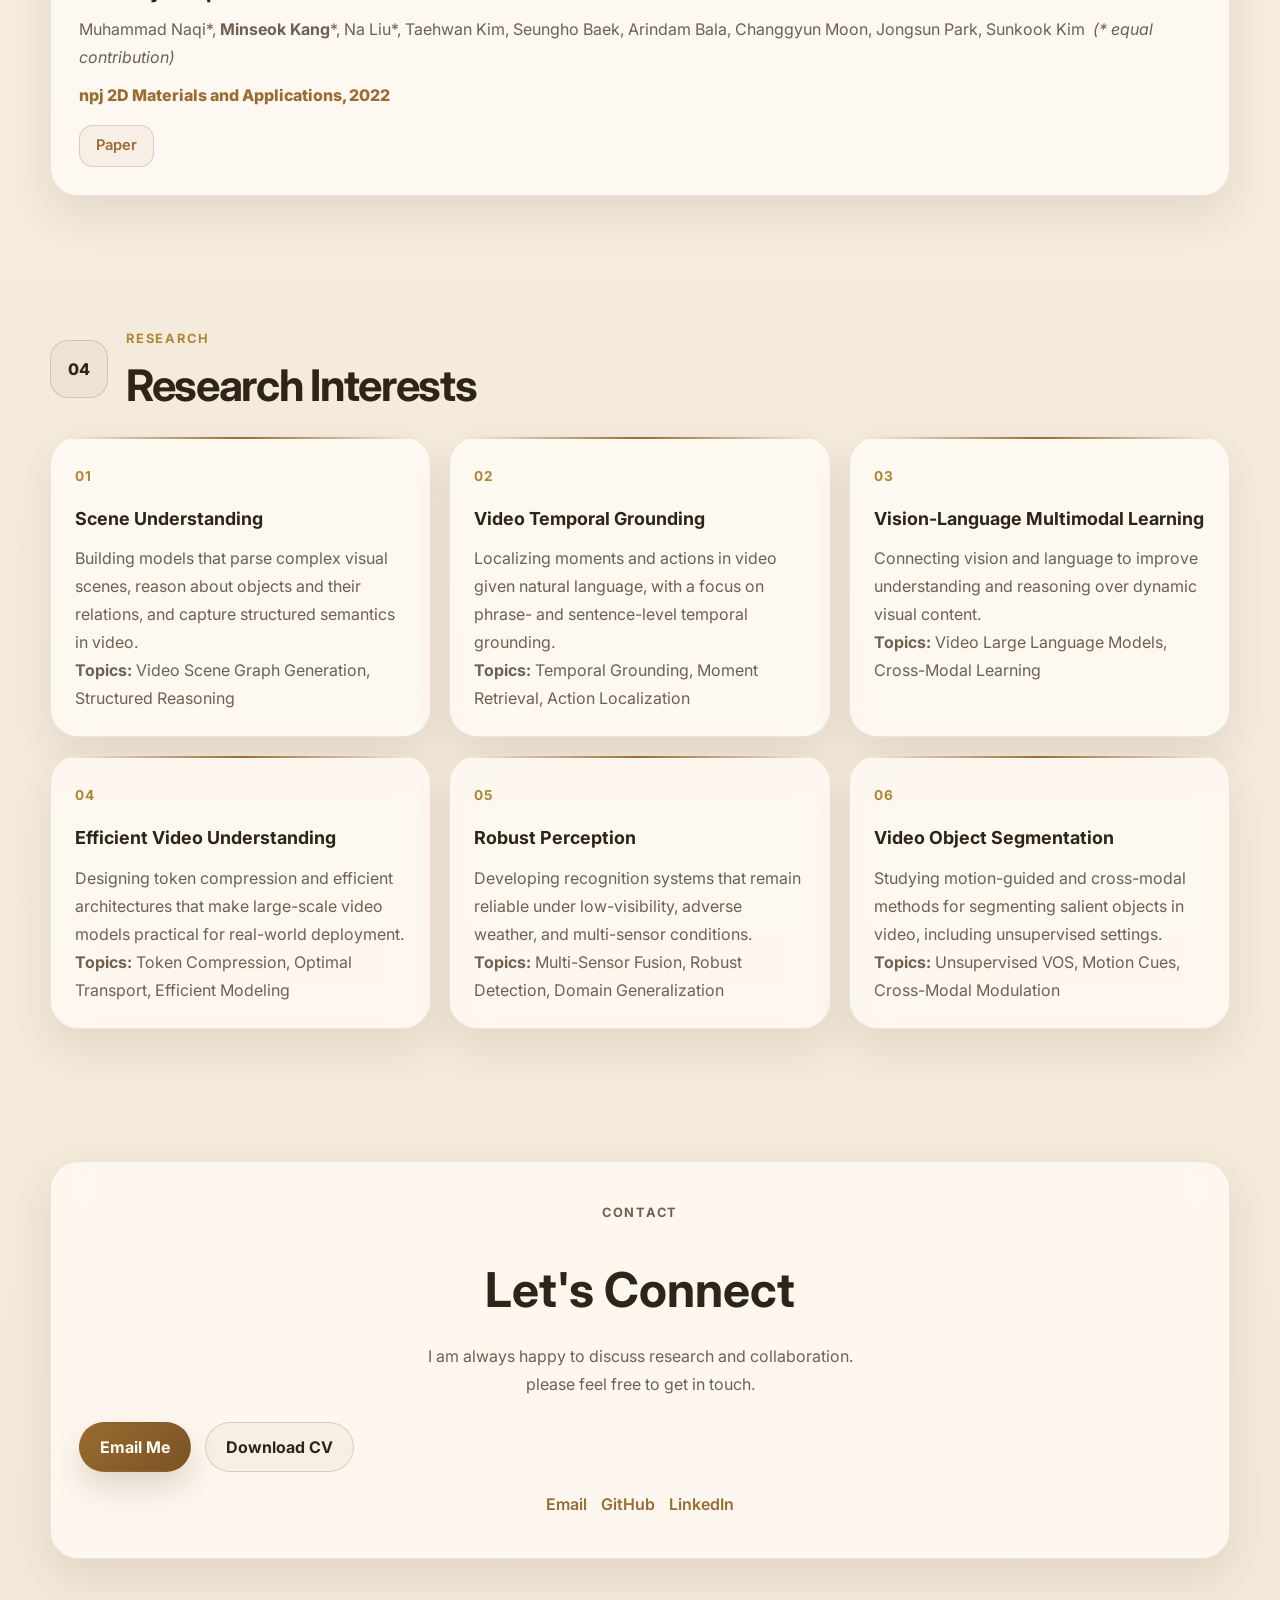
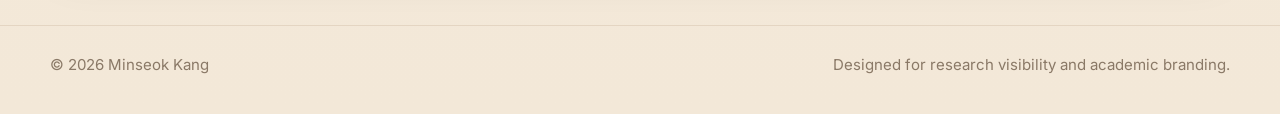
==== commit f29210e9: "Add files via upload" ====
--- a/index.html
+++ b/index.html
@@ -178,8 +178,8 @@
           <div class="timeline-entry glass-card">
             <div class="timeline-date">Mar 2026</div>
             <div class="timeline-body">
-              <h3>ECCV 2026 Submission</h3>
-              <p>First-author paper "PAWS" under review at ECCV 2026.</p>
+              <h3>ECCV 2026 Accepted</h3>
+              <p>First-author paper "PAWS" accepted to ECCV 2026.</p>
             </div>
           </div>
 
@@ -255,7 +255,7 @@
             <div class="pub-badge">Featured</div>
             <h3>Revisiting Weakly-Supervised Video Scene Graph Generation via Pair Affinity Learning</h3>
             <p class="pub-authors"><strong>Minseok Kang</strong>, Minhyeok Lee, Minjung Kim, Jungho Lee, Donghyeong Kim, Sungmin Woo, Inseok Jeon, Sangyoun Lee</p>
-            <p class="pub-venue">Under Review at ECCV 2026</p>
+            <p class="pub-venue">ECCV 2026</p>
             <p class="pub-desc">
               A pair affinity learning approach for weakly-supervised video scene graph generation.
             </p>
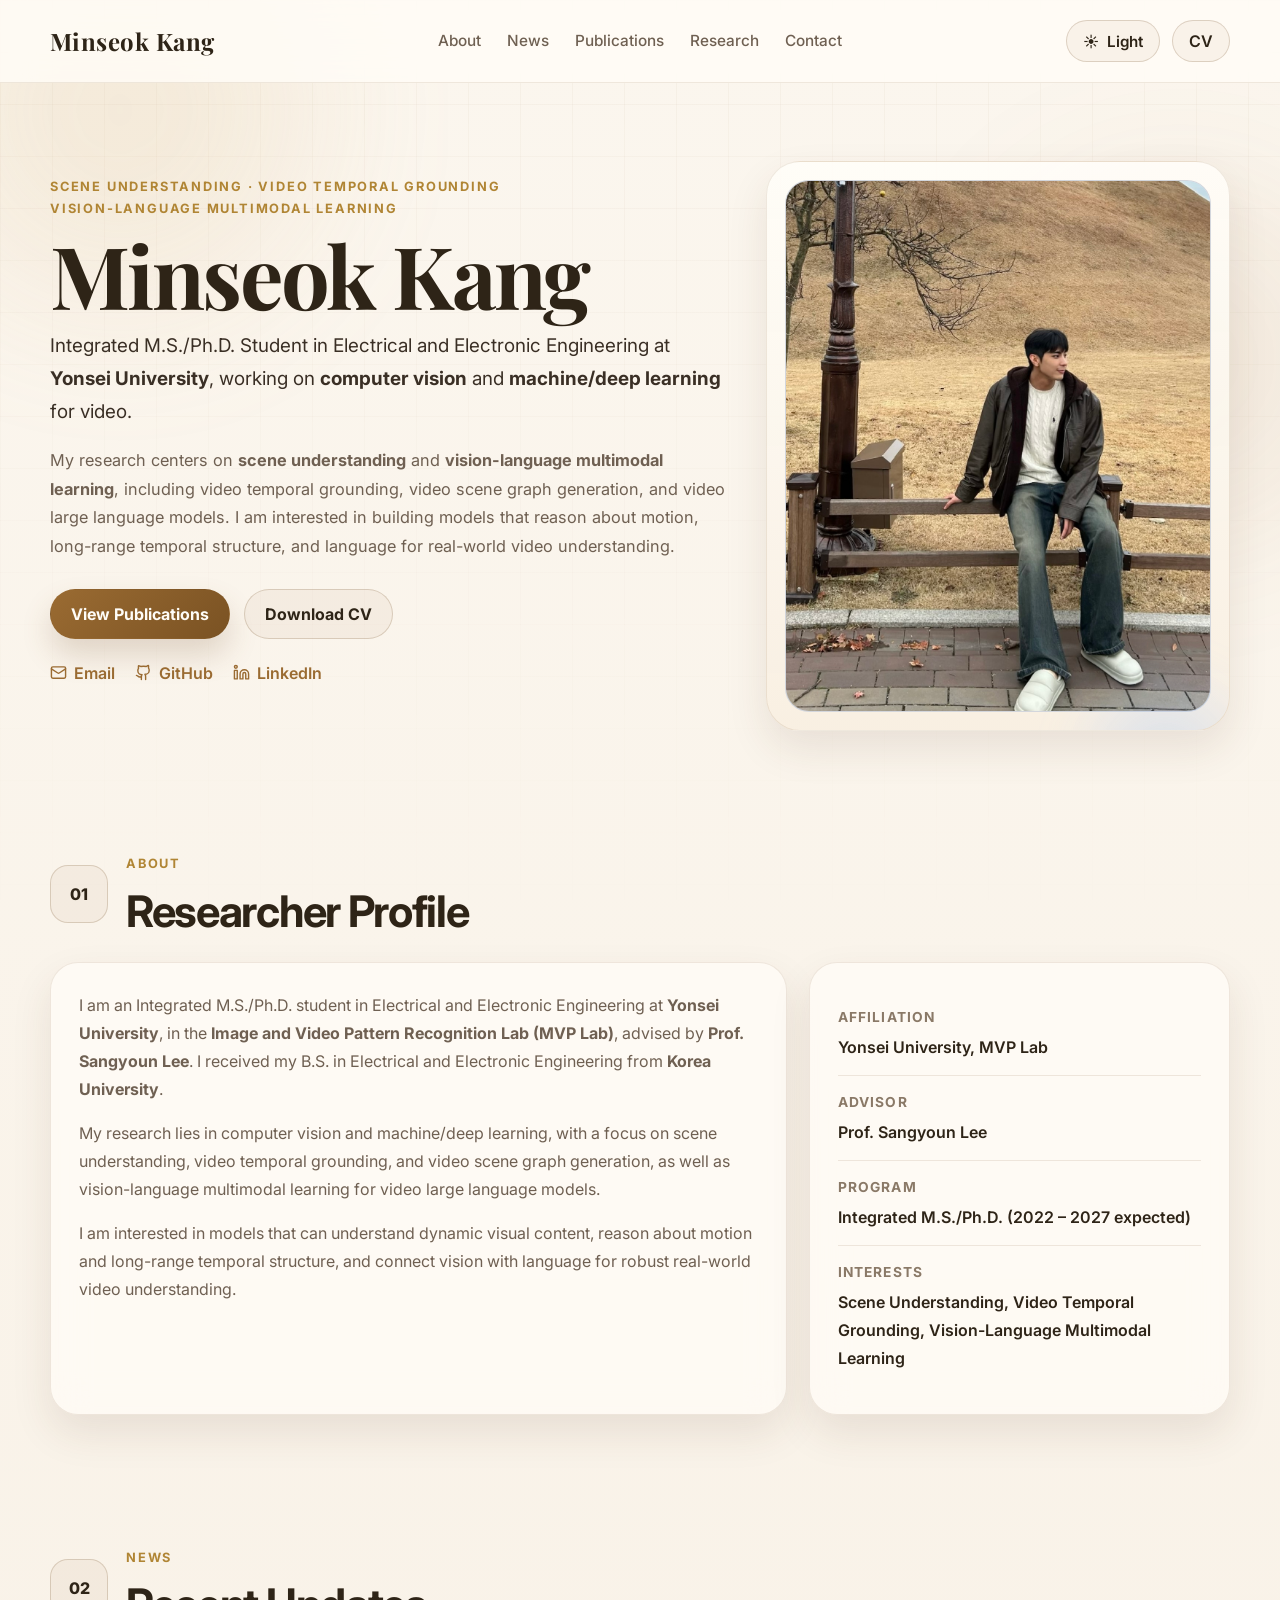
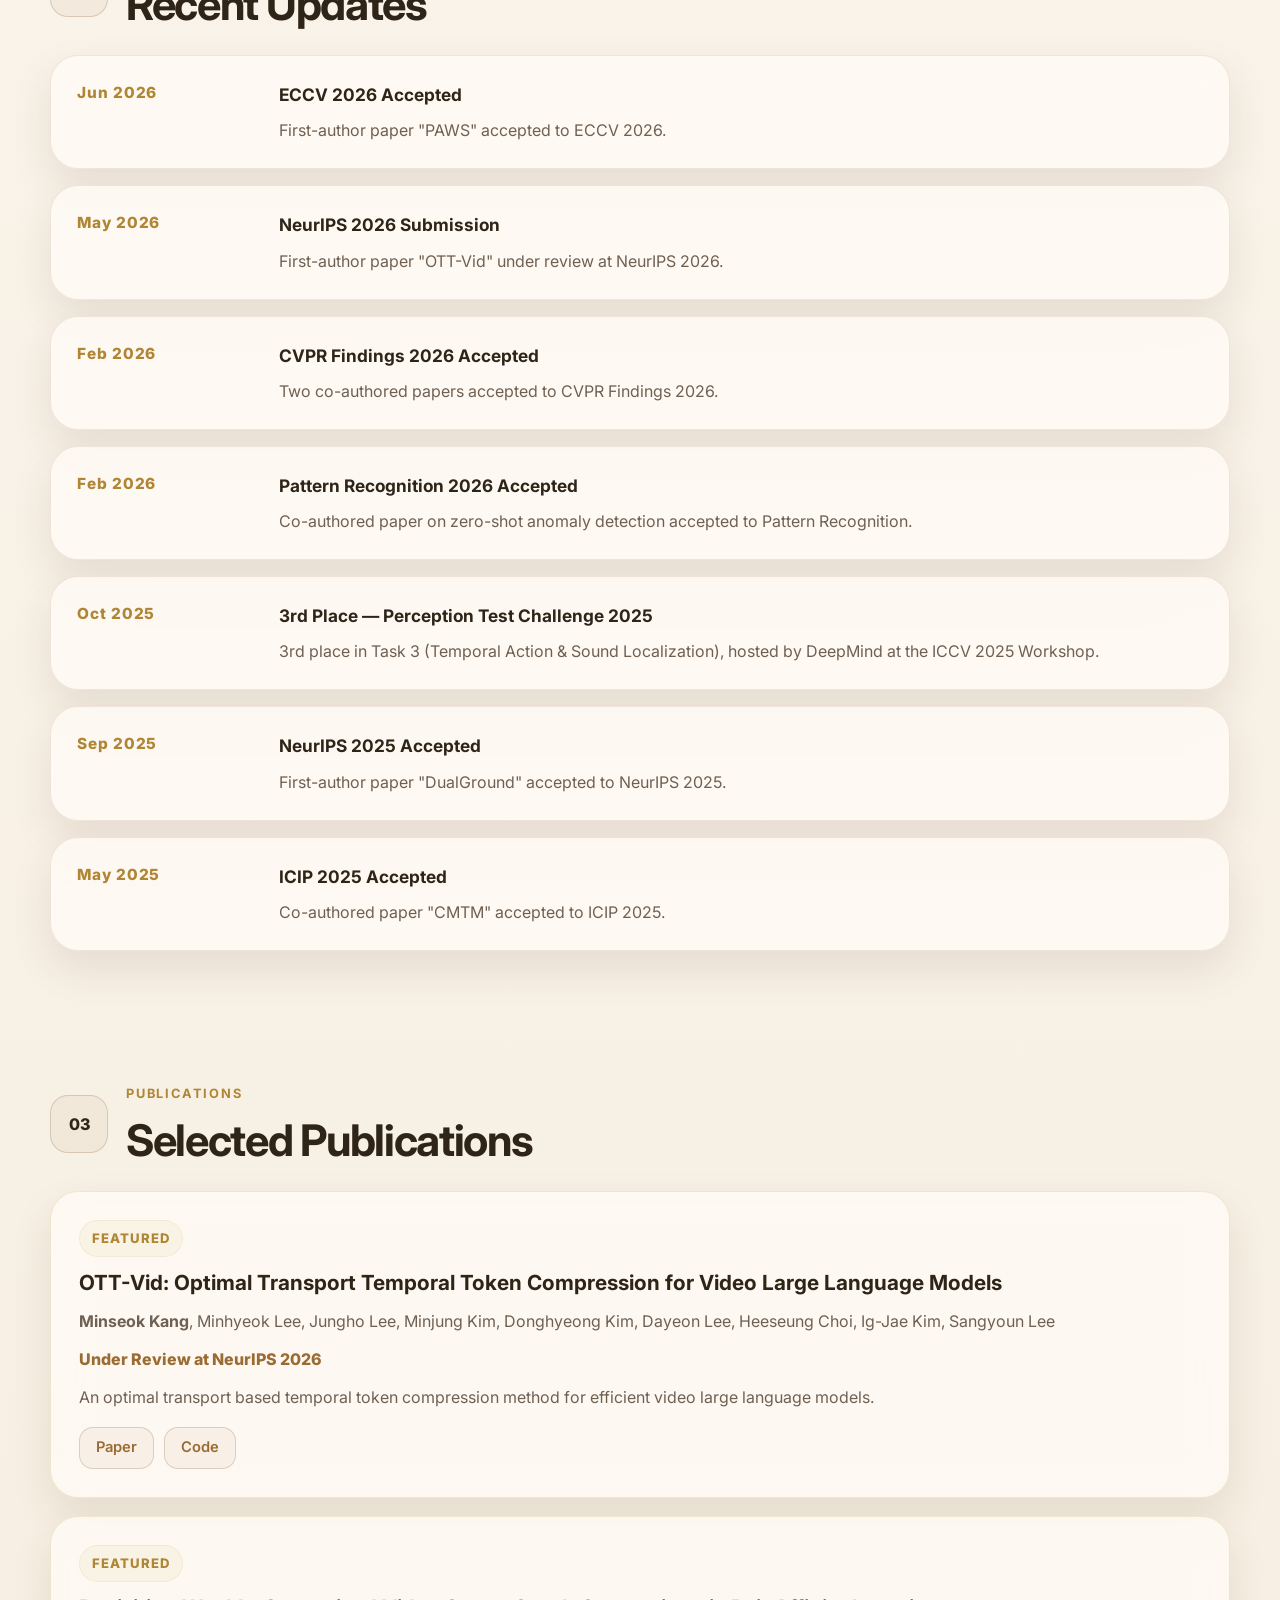
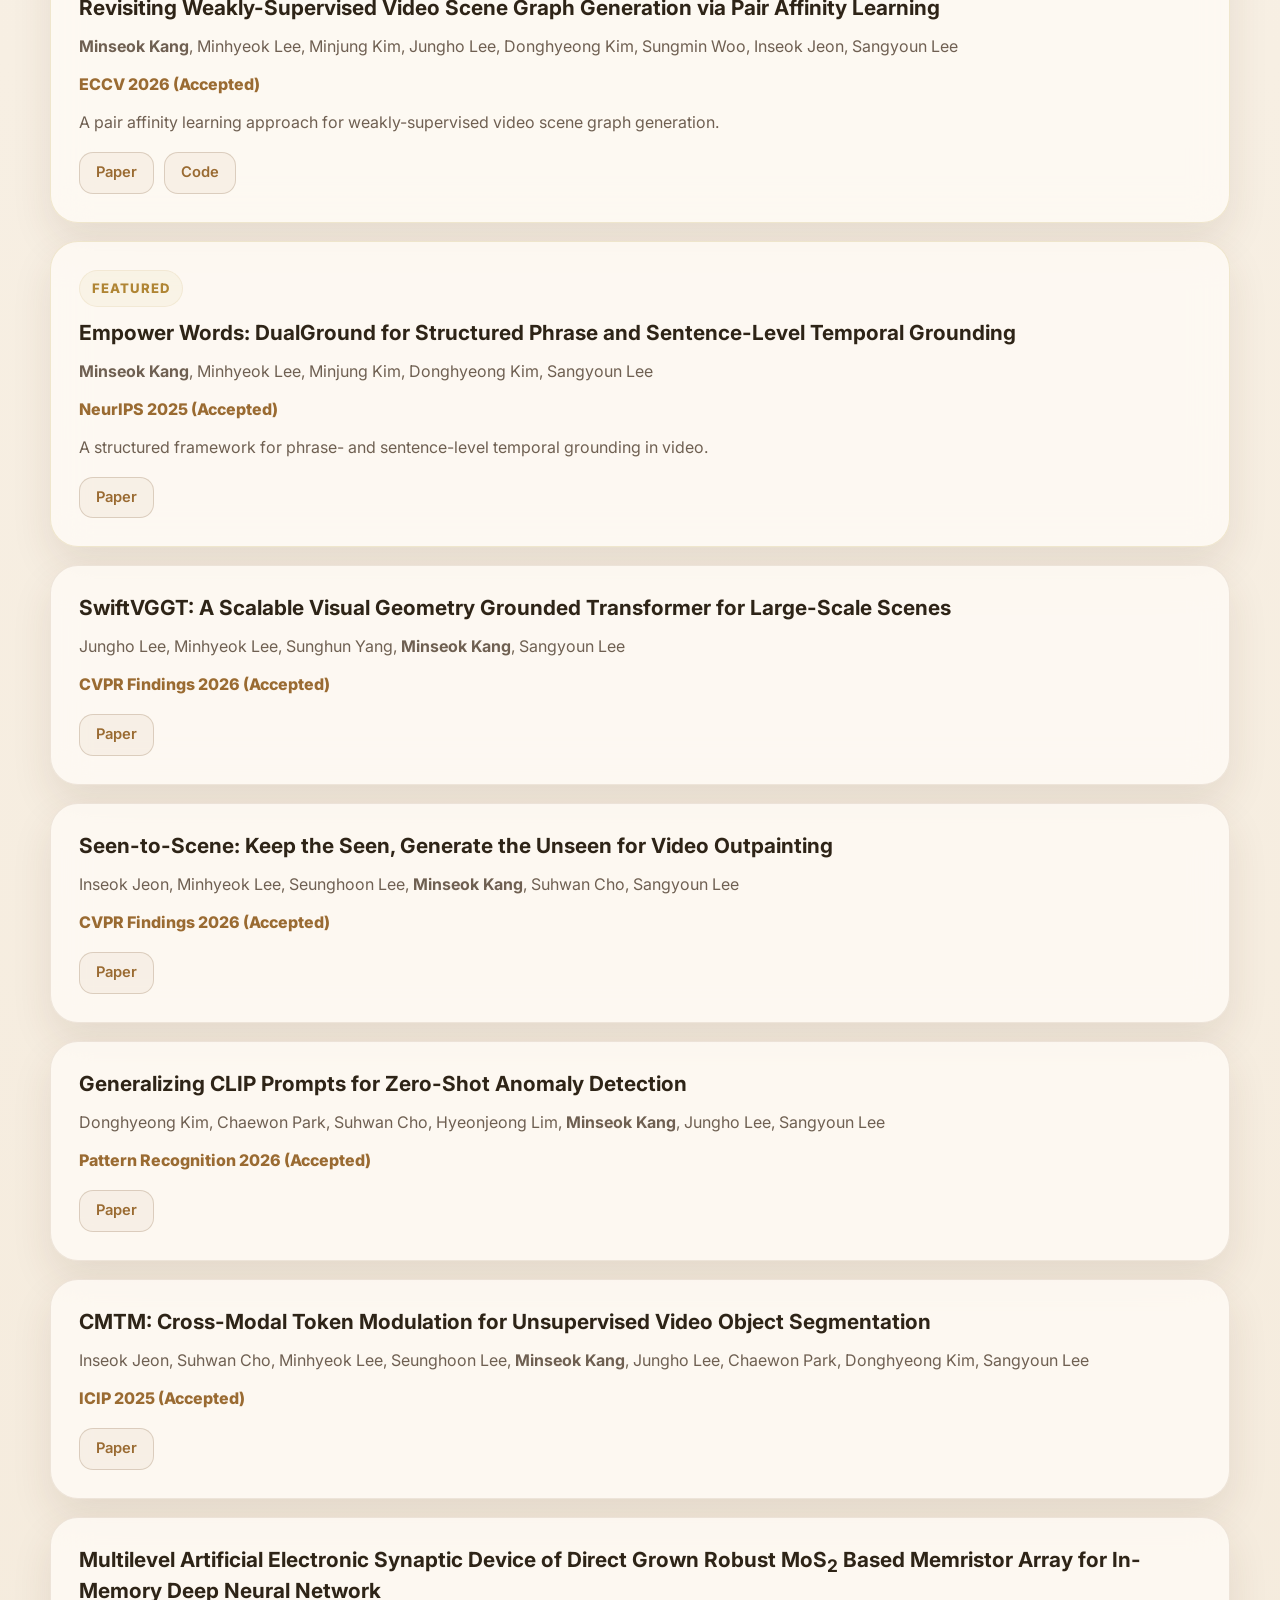
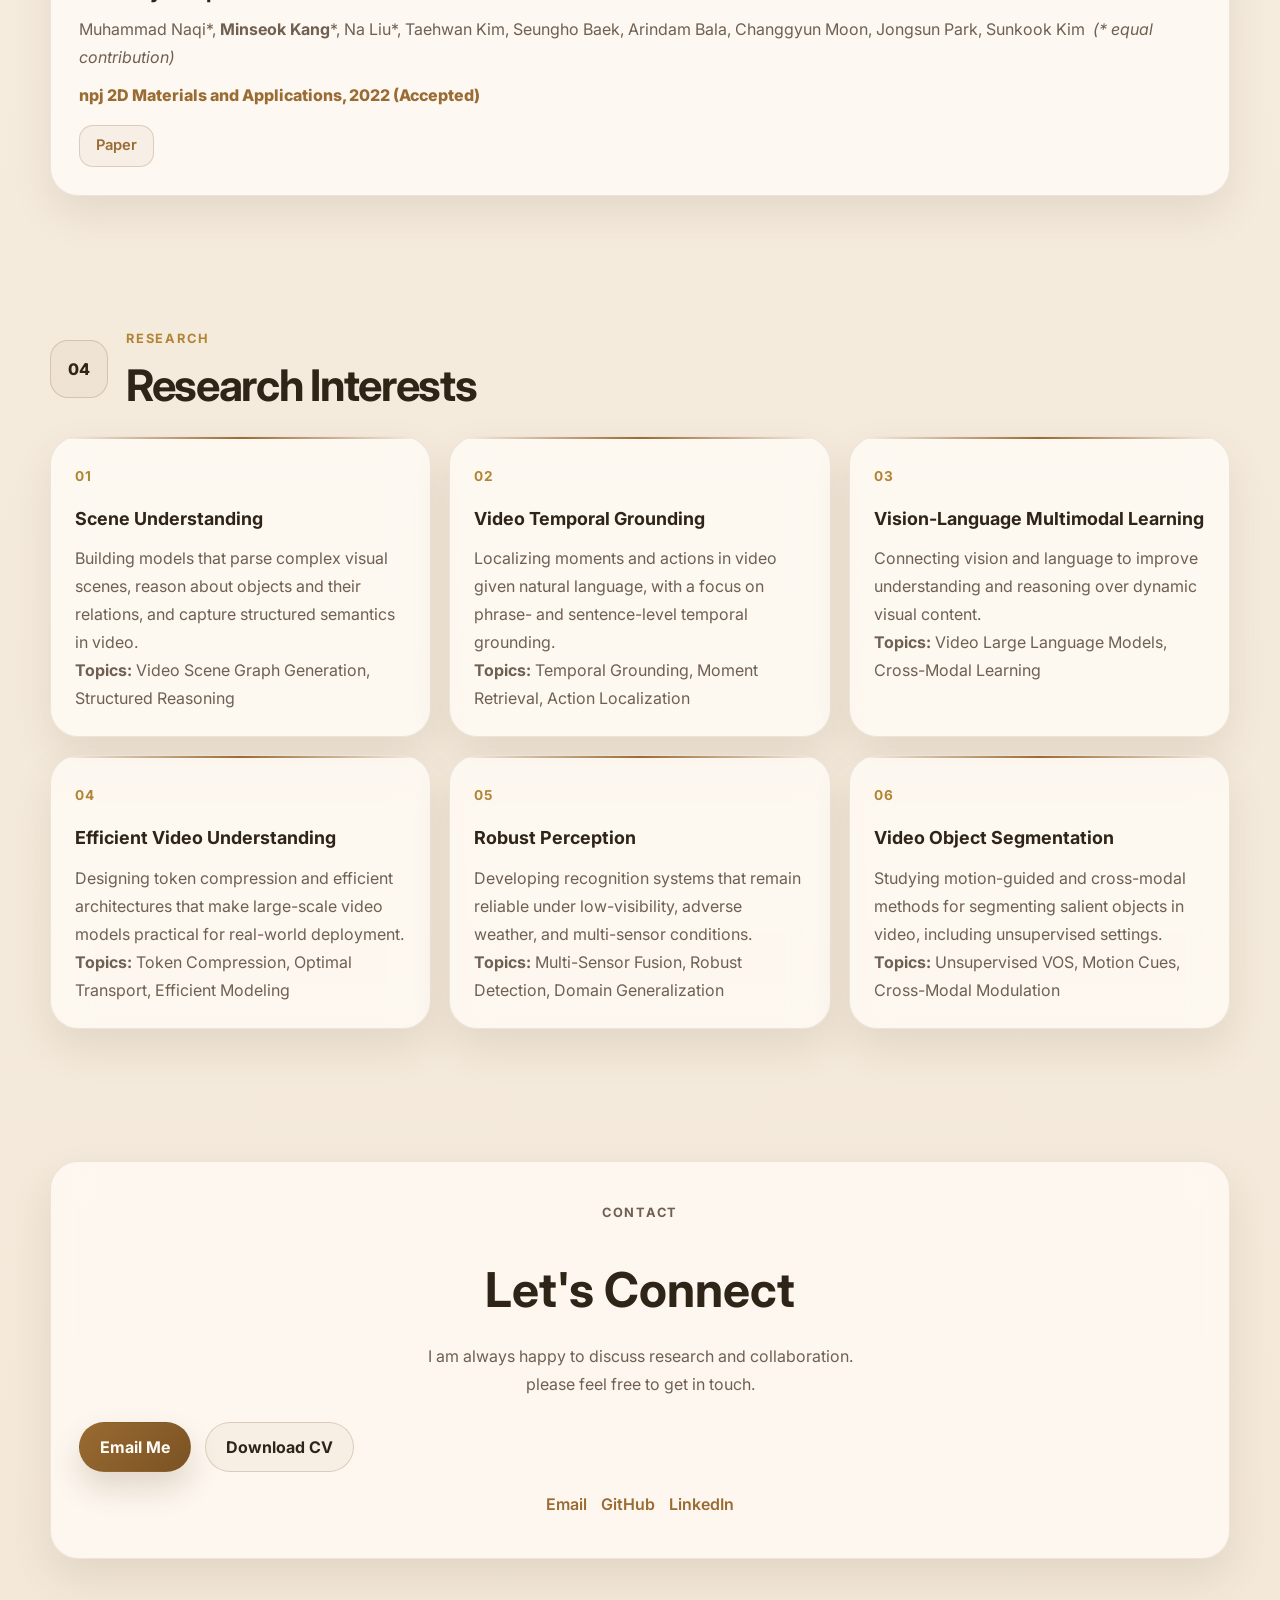
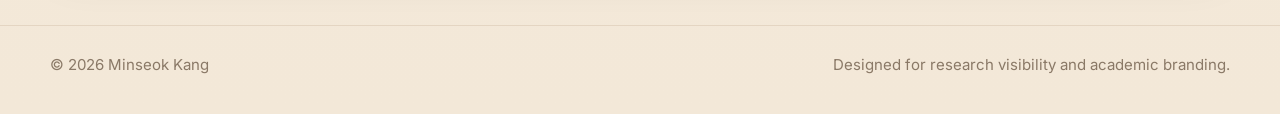
==== commit c5228815: "Add files via upload" ====
--- a/index.html
+++ b/index.html
@@ -168,6 +168,14 @@
 
         <div class="timeline-list">
           <div class="timeline-entry glass-card">
+            <div class="timeline-date">Jun 2026</div>
+            <div class="timeline-body">
+              <h3>ECCV 2026 Accepted</h3>
+              <p>First-author paper "PAWS" accepted to ECCV 2026.</p>
+            </div>
+          </div>
+
+          <div class="timeline-entry glass-card">
             <div class="timeline-date">May 2026</div>
             <div class="timeline-body">
               <h3>NeurIPS 2026 Submission</h3>
@@ -176,17 +184,9 @@
           </div>
 
           <div class="timeline-entry glass-card">
-            <div class="timeline-date">Mar 2026</div>
-            <div class="timeline-body">
-              <h3>ECCV 2026 Accepted</h3>
-              <p>First-author paper "PAWS" accepted to ECCV 2026.</p>
-            </div>
-          </div>
-
-          <div class="timeline-entry glass-card">
             <div class="timeline-date">Feb 2026</div>
             <div class="timeline-body">
-              <h3>CVPR Findings 2026</h3>
+              <h3>CVPR Findings 2026 Accepted</h3>
               <p>Two co-authored papers accepted to CVPR Findings 2026.</p>
             </div>
           </div>
@@ -194,7 +194,7 @@
           <div class="timeline-entry glass-card">
             <div class="timeline-date">Feb 2026</div>
             <div class="timeline-body">
-              <h3>Pattern Recognition 2026</h3>
+              <h3>Pattern Recognition 2026 Accepted</h3>
               <p>Co-authored paper on zero-shot anomaly detection accepted to Pattern Recognition.</p>
             </div>
           </div>
@@ -210,7 +210,7 @@
           <div class="timeline-entry glass-card">
             <div class="timeline-date">Sep 2025</div>
             <div class="timeline-body">
-              <h3>NeurIPS 2025</h3>
+              <h3>NeurIPS 2025 Accepted</h3>
               <p>First-author paper "DualGround" accepted to NeurIPS 2025.</p>
             </div>
           </div>
@@ -218,11 +218,10 @@
           <div class="timeline-entry glass-card">
             <div class="timeline-date">May 2025</div>
             <div class="timeline-body">
-              <h3>ICIP 2025</h3>
+              <h3>ICIP 2025 Accepted</h3>
               <p>Co-authored paper "CMTM" accepted to ICIP 2025.</p>
             </div>
-          </div>
-        </div>
+          </div>        </div>
       </div>
     </section>
 
@@ -255,7 +254,7 @@
             <div class="pub-badge">Featured</div>
             <h3>Revisiting Weakly-Supervised Video Scene Graph Generation via Pair Affinity Learning</h3>
             <p class="pub-authors"><strong>Minseok Kang</strong>, Minhyeok Lee, Minjung Kim, Jungho Lee, Donghyeong Kim, Sungmin Woo, Inseok Jeon, Sangyoun Lee</p>
-            <p class="pub-venue">ECCV 2026</p>
+            <p class="pub-venue">ECCV 2026 (Accepted)</p>
             <p class="pub-desc">
               A pair affinity learning approach for weakly-supervised video scene graph generation.
             </p>
@@ -269,7 +268,7 @@
             <div class="pub-badge">Featured</div>
             <h3>Empower Words: DualGround for Structured Phrase and Sentence-Level Temporal Grounding</h3>
             <p class="pub-authors"><strong>Minseok Kang</strong>, Minhyeok Lee, Minjung Kim, Donghyeong Kim, Sangyoun Lee</p>
-            <p class="pub-venue">NeurIPS 2025</p>
+            <p class="pub-venue">NeurIPS 2025 (Accepted)</p>
             <p class="pub-desc">
               A structured framework for phrase- and sentence-level temporal grounding in video.
             </p>
@@ -281,7 +280,7 @@
           <article class="publication-card glass-card">
             <h3>SwiftVGGT: A Scalable Visual Geometry Grounded Transformer for Large-Scale Scenes</h3>
             <p class="pub-authors">Jungho Lee, Minhyeok Lee, Sunghun Yang, <strong>Minseok Kang</strong>, Sangyoun Lee</p>
-            <p class="pub-venue">CVPR Findings 2026</p>
+            <p class="pub-venue">CVPR Findings 2026 (Accepted)</p>
             <div class="pub-links">
               <a href="https://arxiv.org/abs/2511.18290" target="_blank" rel="noopener noreferrer">Paper</a>
             </div>
@@ -290,7 +289,7 @@
           <article class="publication-card glass-card">
             <h3>Seen-to-Scene: Keep the Seen, Generate the Unseen for Video Outpainting</h3>
             <p class="pub-authors">Inseok Jeon, Minhyeok Lee, Seunghoon Lee, <strong>Minseok Kang</strong>, Suhwan Cho, Sangyoun Lee</p>
-            <p class="pub-venue">CVPR Findings 2026</p>
+            <p class="pub-venue">CVPR Findings 2026 (Accepted)</p>
             <div class="pub-links">
               <a href="https://arxiv.org/abs/2604.14648" target="_blank" rel="noopener noreferrer">Paper</a>
             </div>
@@ -299,7 +298,7 @@
           <article class="publication-card glass-card">
             <h3>Generalizing CLIP Prompts for Zero-Shot Anomaly Detection</h3>
             <p class="pub-authors">Donghyeong Kim, Chaewon Park, Suhwan Cho, Hyeonjeong Lim, <strong>Minseok Kang</strong>, Jungho Lee, Sangyoun Lee</p>
-            <p class="pub-venue">Pattern Recognition 2026</p>
+            <p class="pub-venue">Pattern Recognition 2026 (Accepted)</p>
             <div class="pub-links">
               <a href="https://www.sciencedirect.com/science/article/abs/pii/S0031320326003717" target="_blank" rel="noopener noreferrer">Paper</a>
             </div>
@@ -308,7 +307,7 @@
           <article class="publication-card glass-card">
             <h3>CMTM: Cross-Modal Token Modulation for Unsupervised Video Object Segmentation</h3>
             <p class="pub-authors">Inseok Jeon, Suhwan Cho, Minhyeok Lee, Seunghoon Lee, <strong>Minseok Kang</strong>, Jungho Lee, Chaewon Park, Donghyeong Kim, Sangyoun Lee</p>
-            <p class="pub-venue">ICIP 2025</p>
+            <p class="pub-venue">ICIP 2025 (Accepted)</p>
             <div class="pub-links">
               <a href="https://ieeexplore.ieee.org/document/11084440" target="_blank" rel="noopener noreferrer">Paper</a>
             </div>
@@ -317,7 +316,7 @@
           <article class="publication-card glass-card">
             <h3>Multilevel Artificial Electronic Synaptic Device of Direct Grown Robust MoS<sub>2</sub> Based Memristor Array for In-Memory Deep Neural Network</h3>
             <p class="pub-authors">Muhammad Naqi*, <strong>Minseok Kang</strong>*, Na Liu*, Taehwan Kim, Seungho Baek, Arindam Bala, Changgyun Moon, Jongsun Park, Sunkook Kim &nbsp;<em>(* equal contribution)</em></p>
-            <p class="pub-venue">npj 2D Materials and Applications, 2022</p>
+            <p class="pub-venue">npj 2D Materials and Applications, 2022 (Accepted)</p>
             <div class="pub-links">
               <a href="https://www.nature.com/articles/s41699-022-00325-5" target="_blank" rel="noopener noreferrer">Paper</a>
             </div>
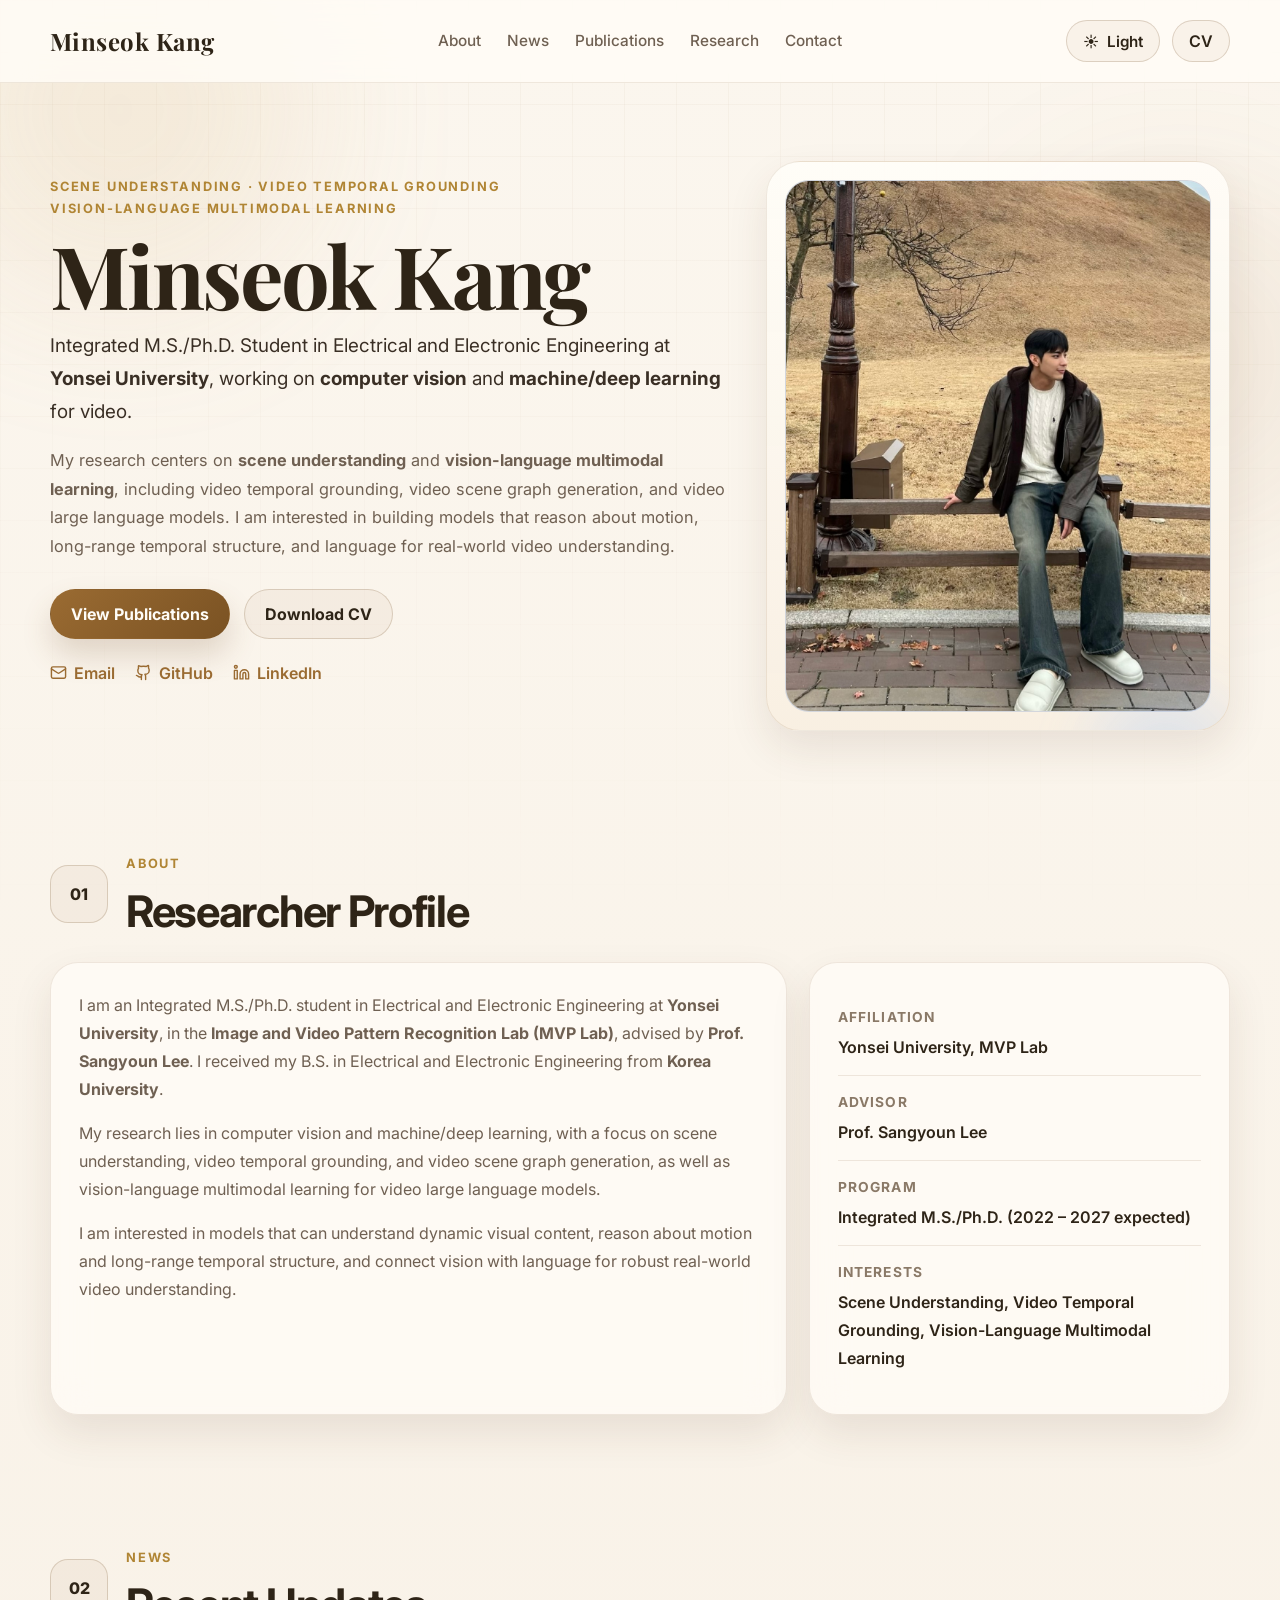
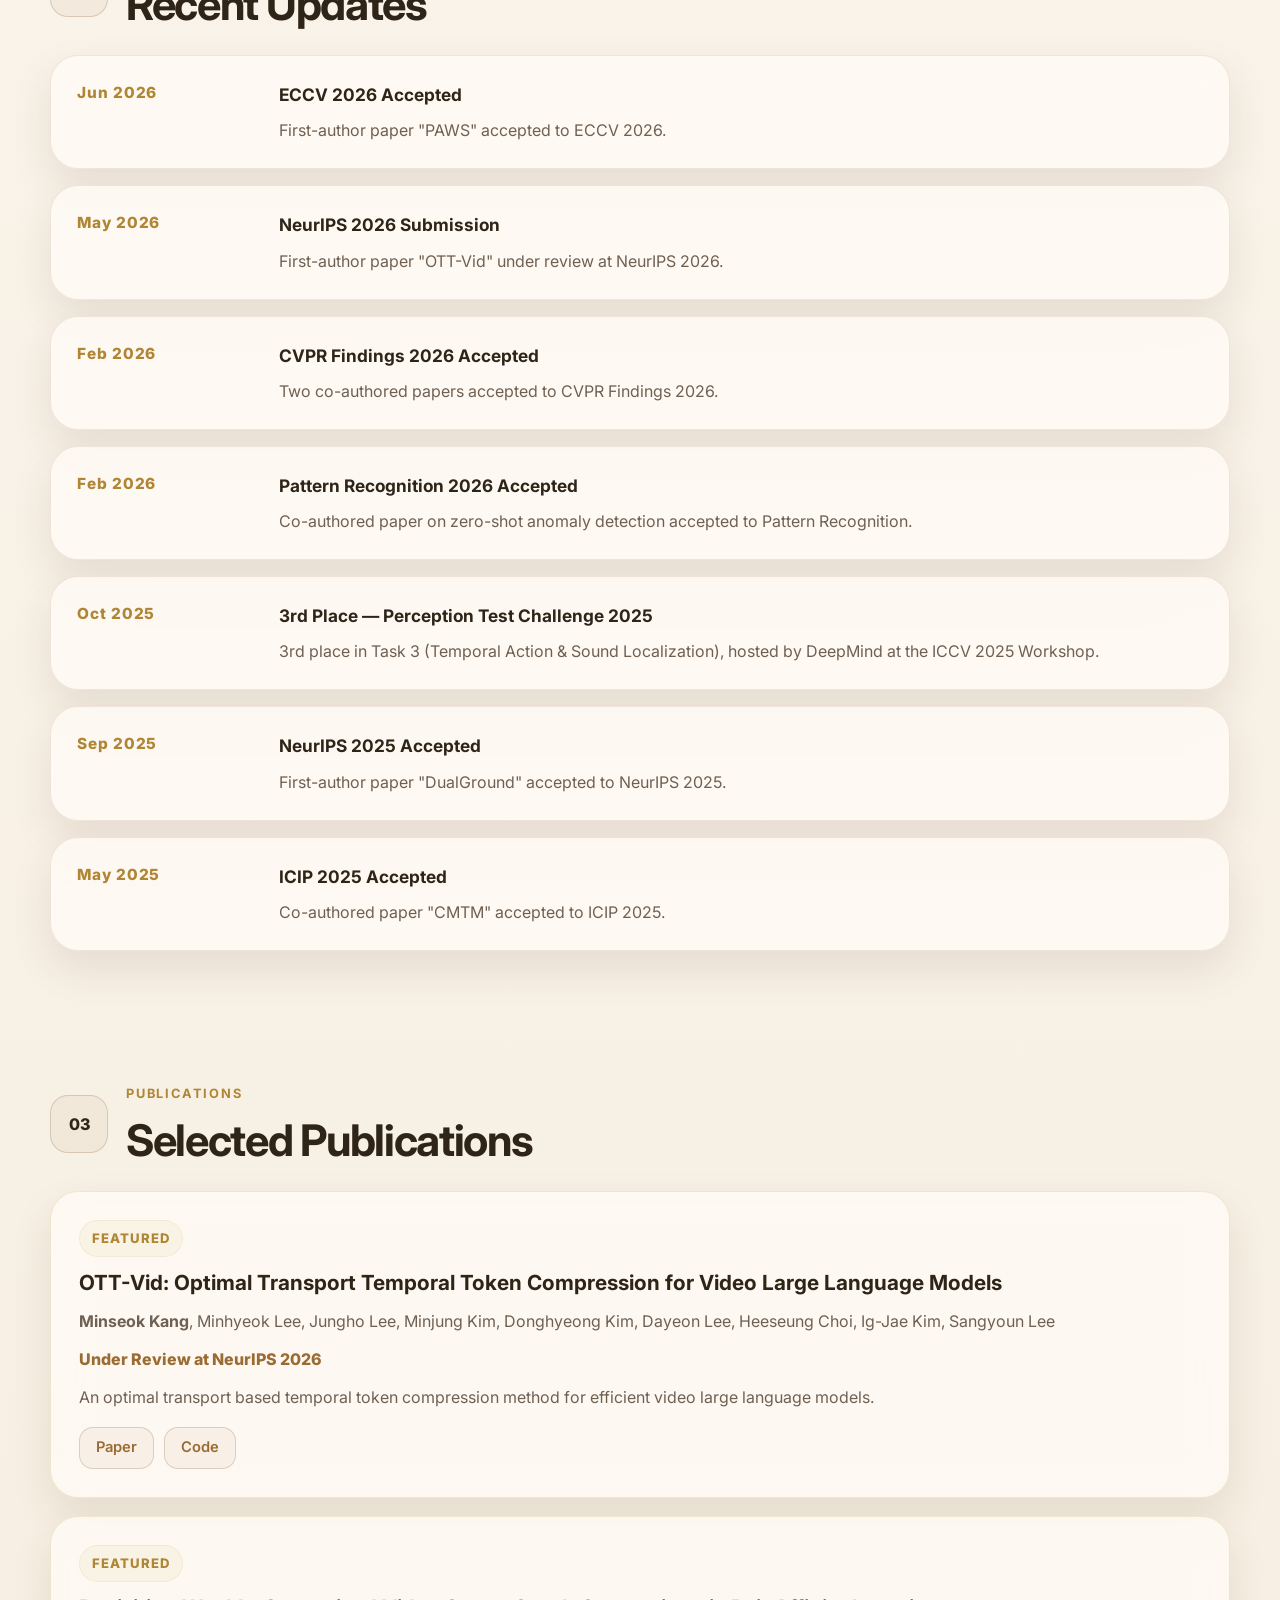
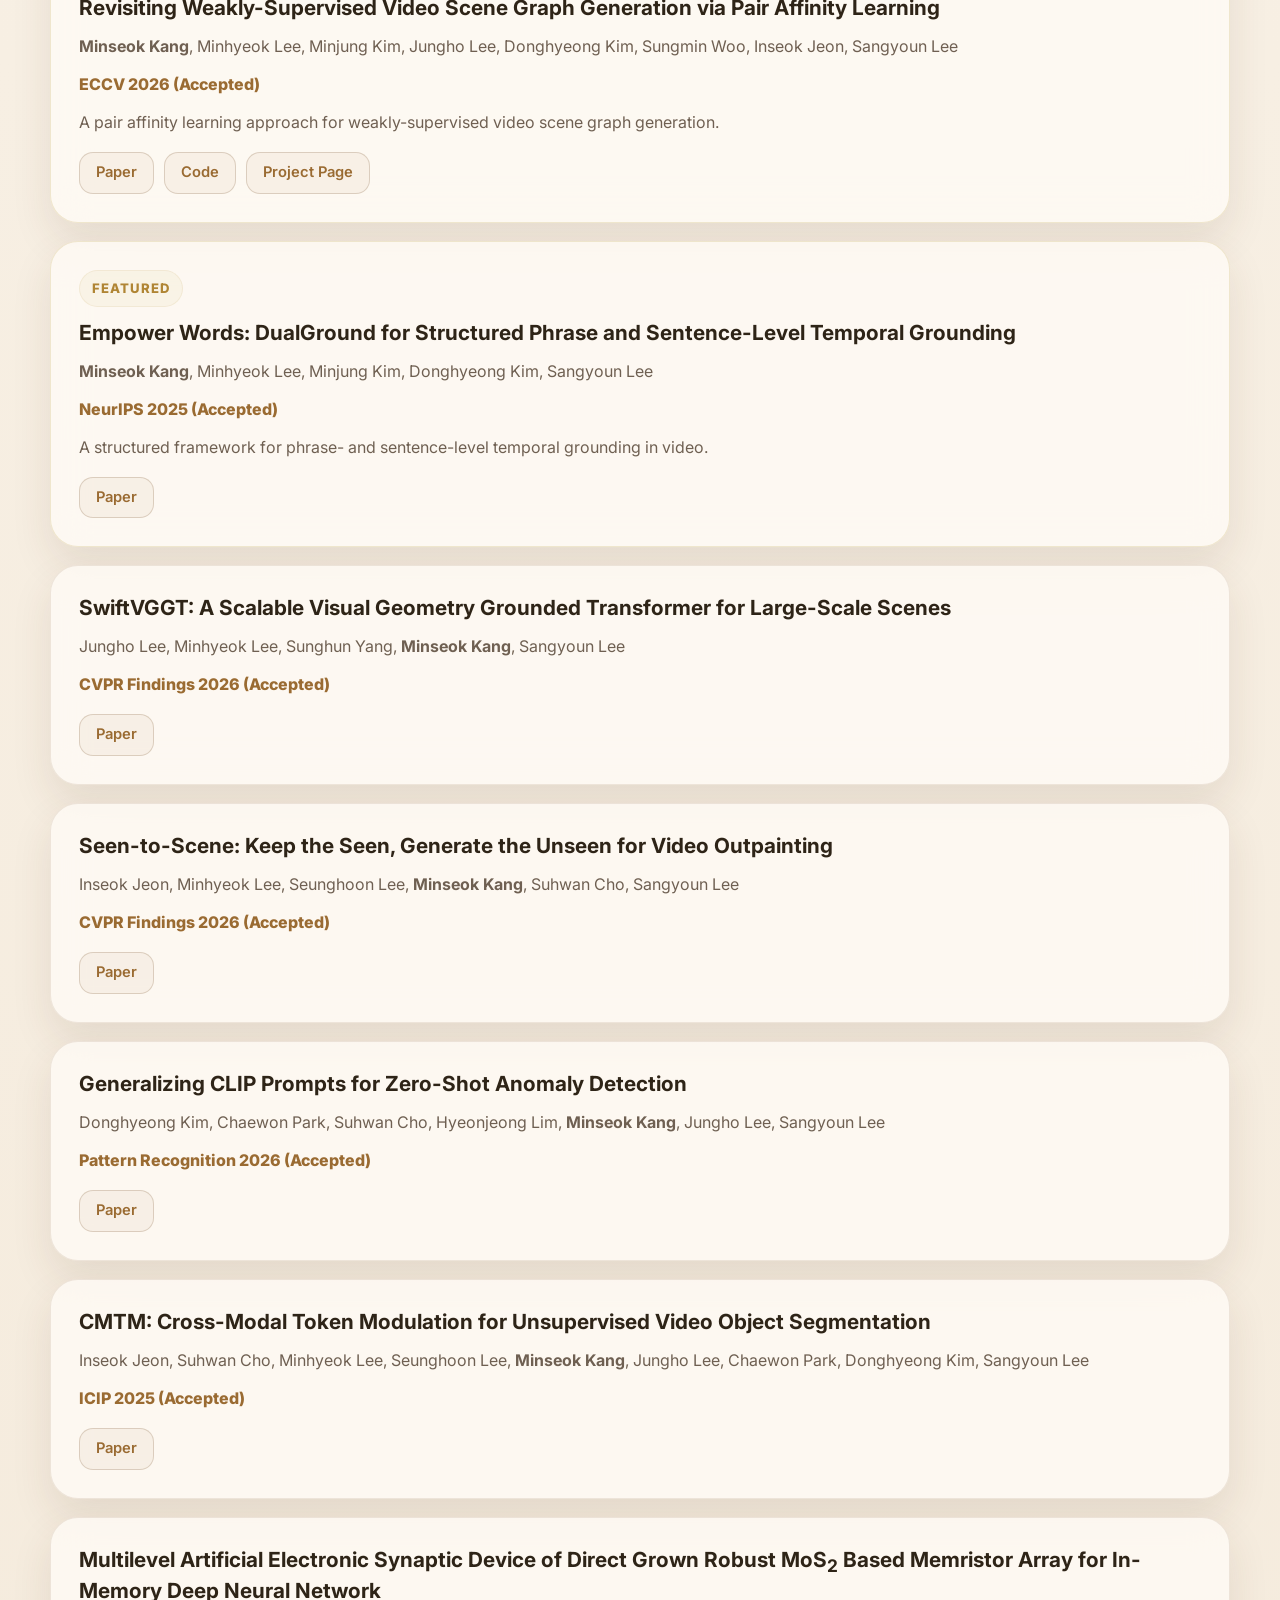
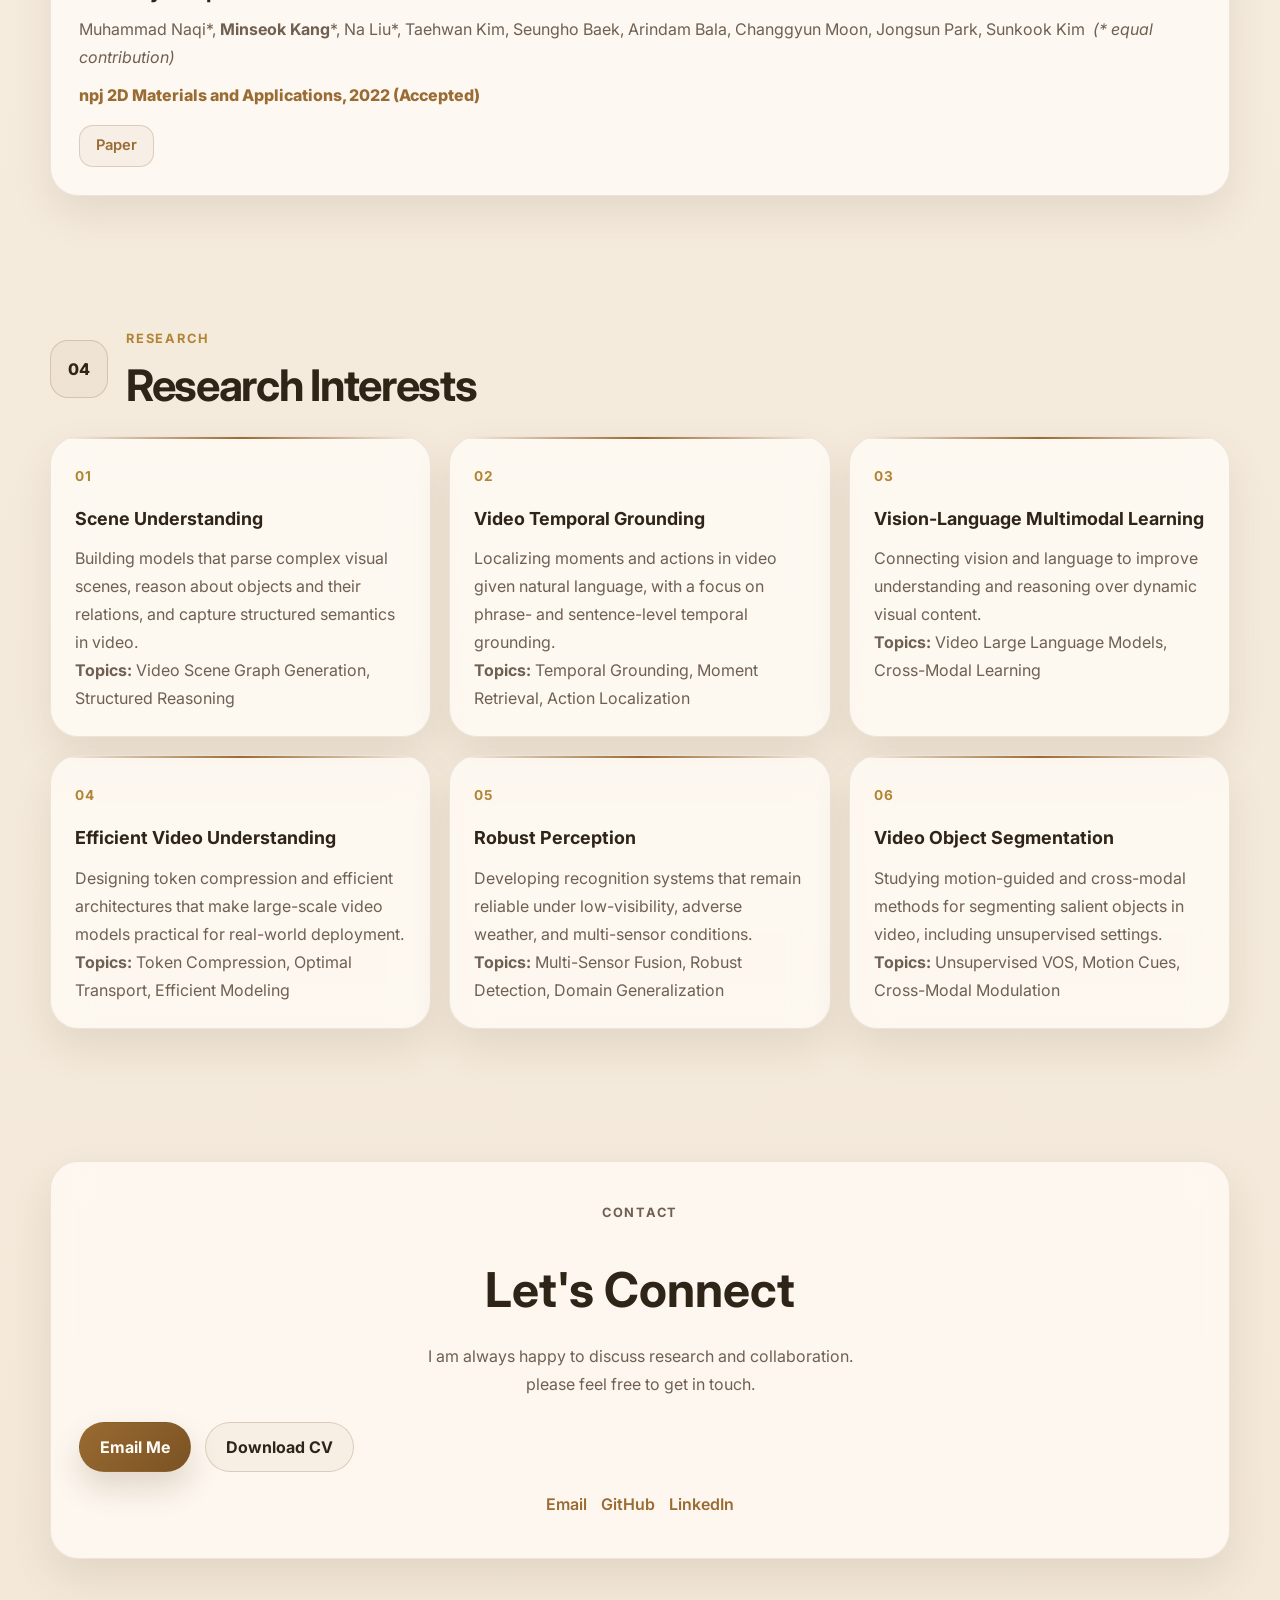
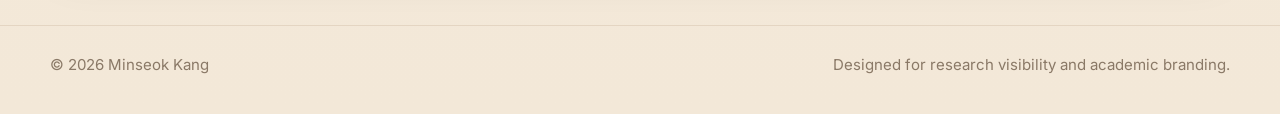
==== commit fe6cf870: "Add PAWS ECCV 2026 project page" ====
--- a/index.html
+++ b/index.html
@@ -261,6 +261,7 @@
             <div class="pub-links">
               <a href="https://arxiv.org/abs/2603.21559" target="_blank" rel="noopener noreferrer">Paper</a>
               <a href="https://github.com/minseokii/PAWS" target="_blank" rel="noopener noreferrer">Code</a>
+              <a href="PAWS/">Project Page</a>
             </div>
           </article>
 
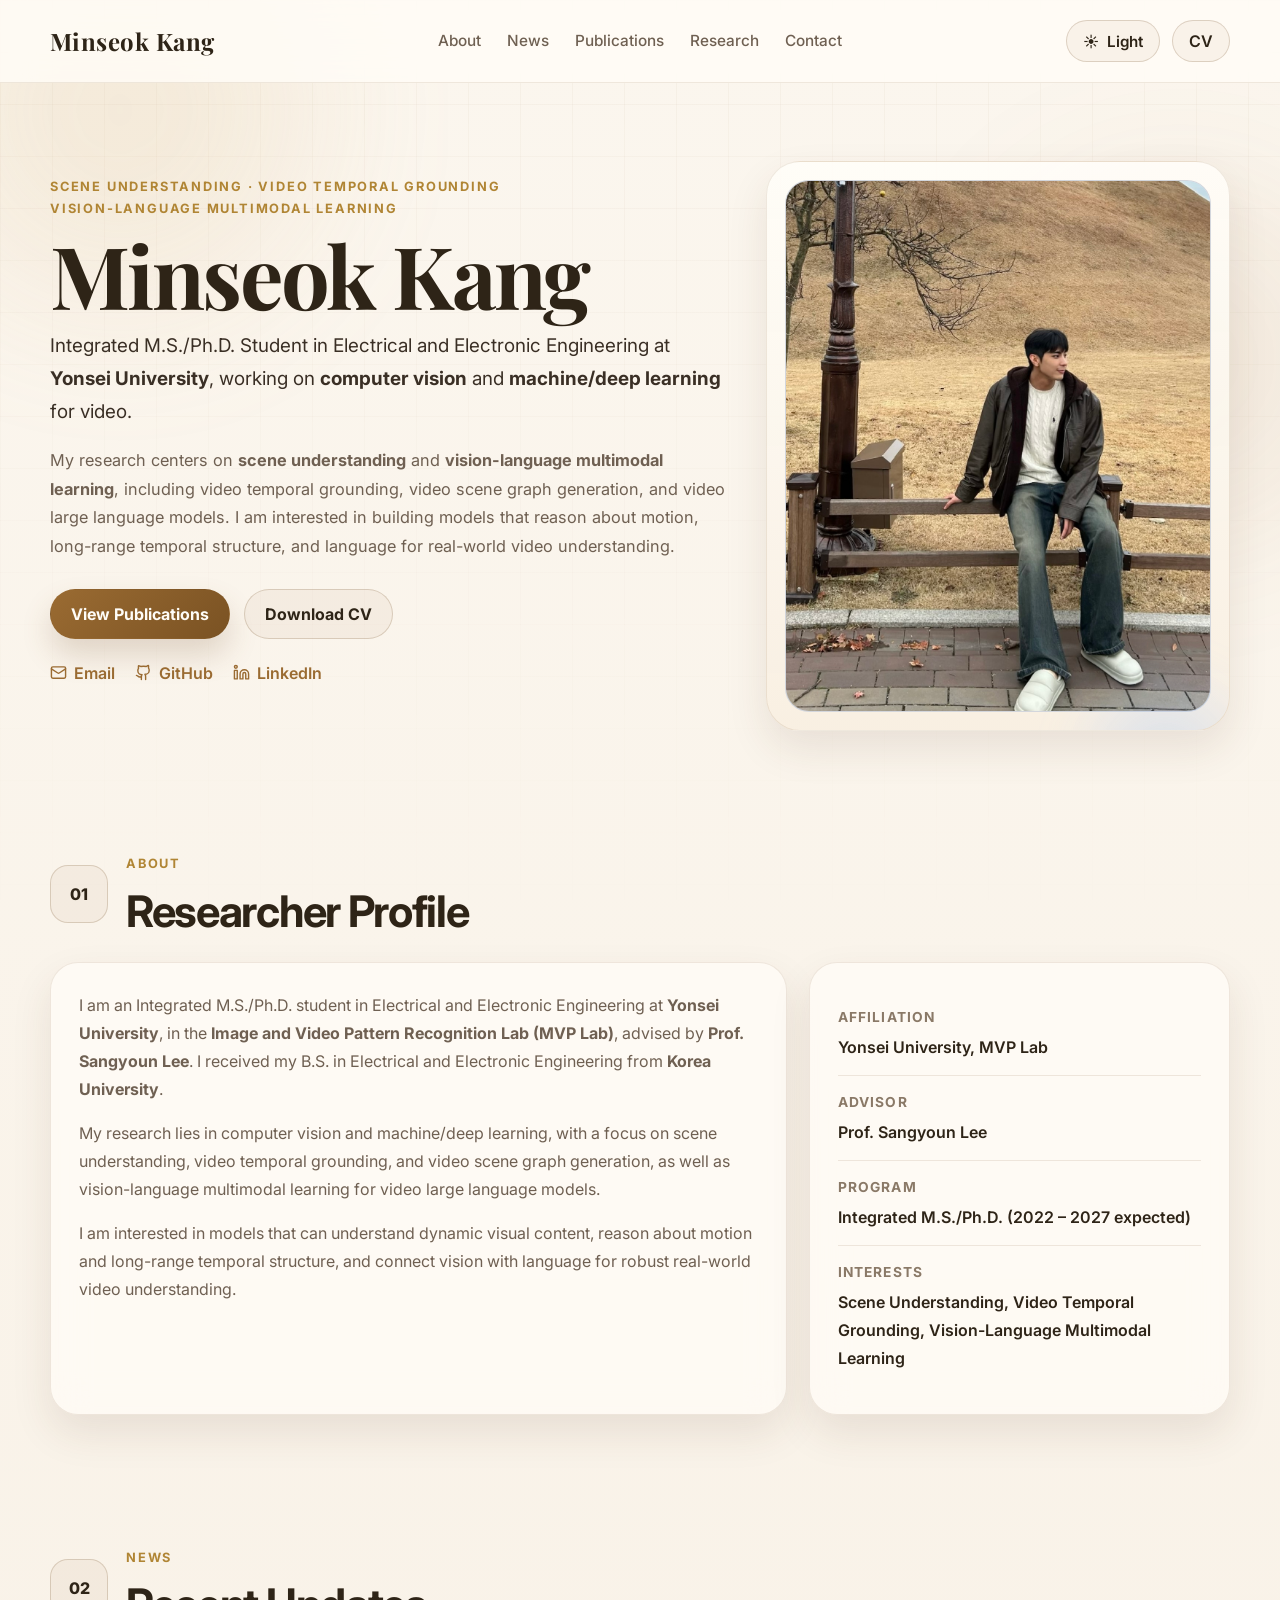
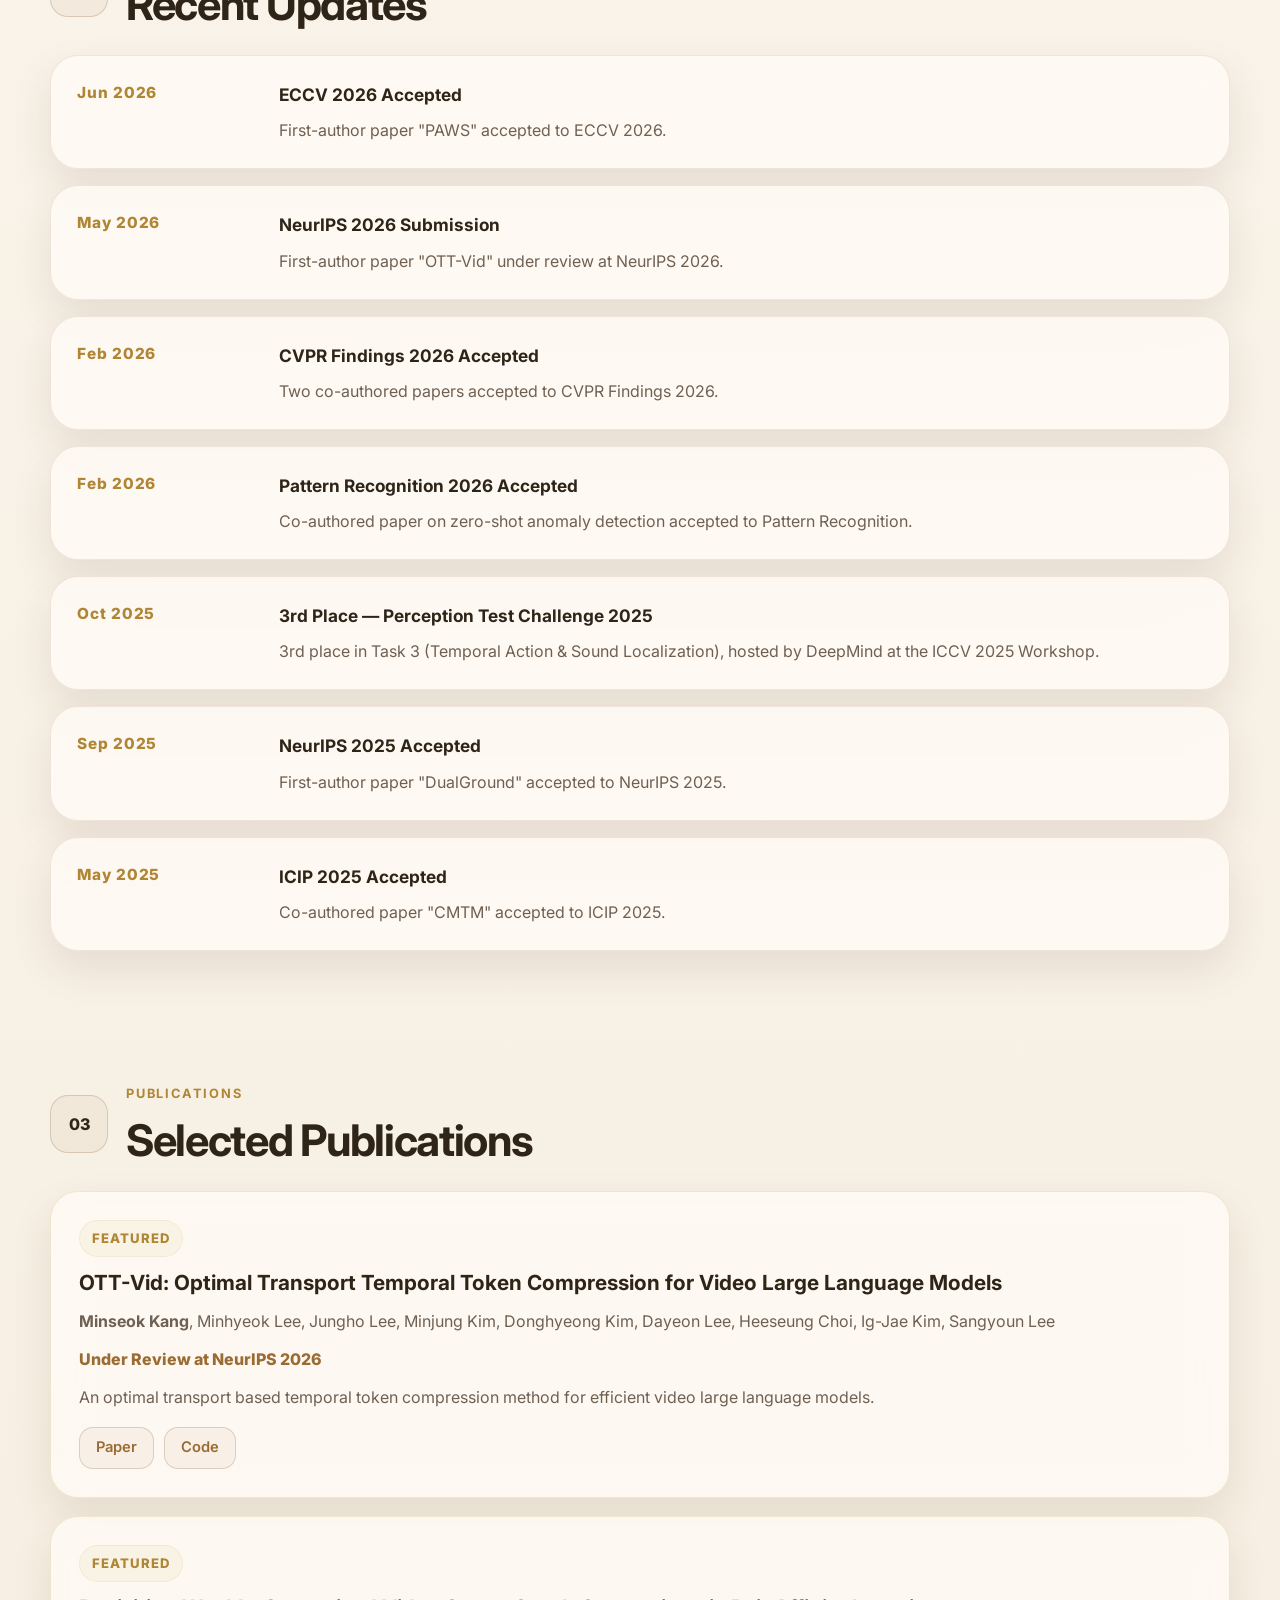
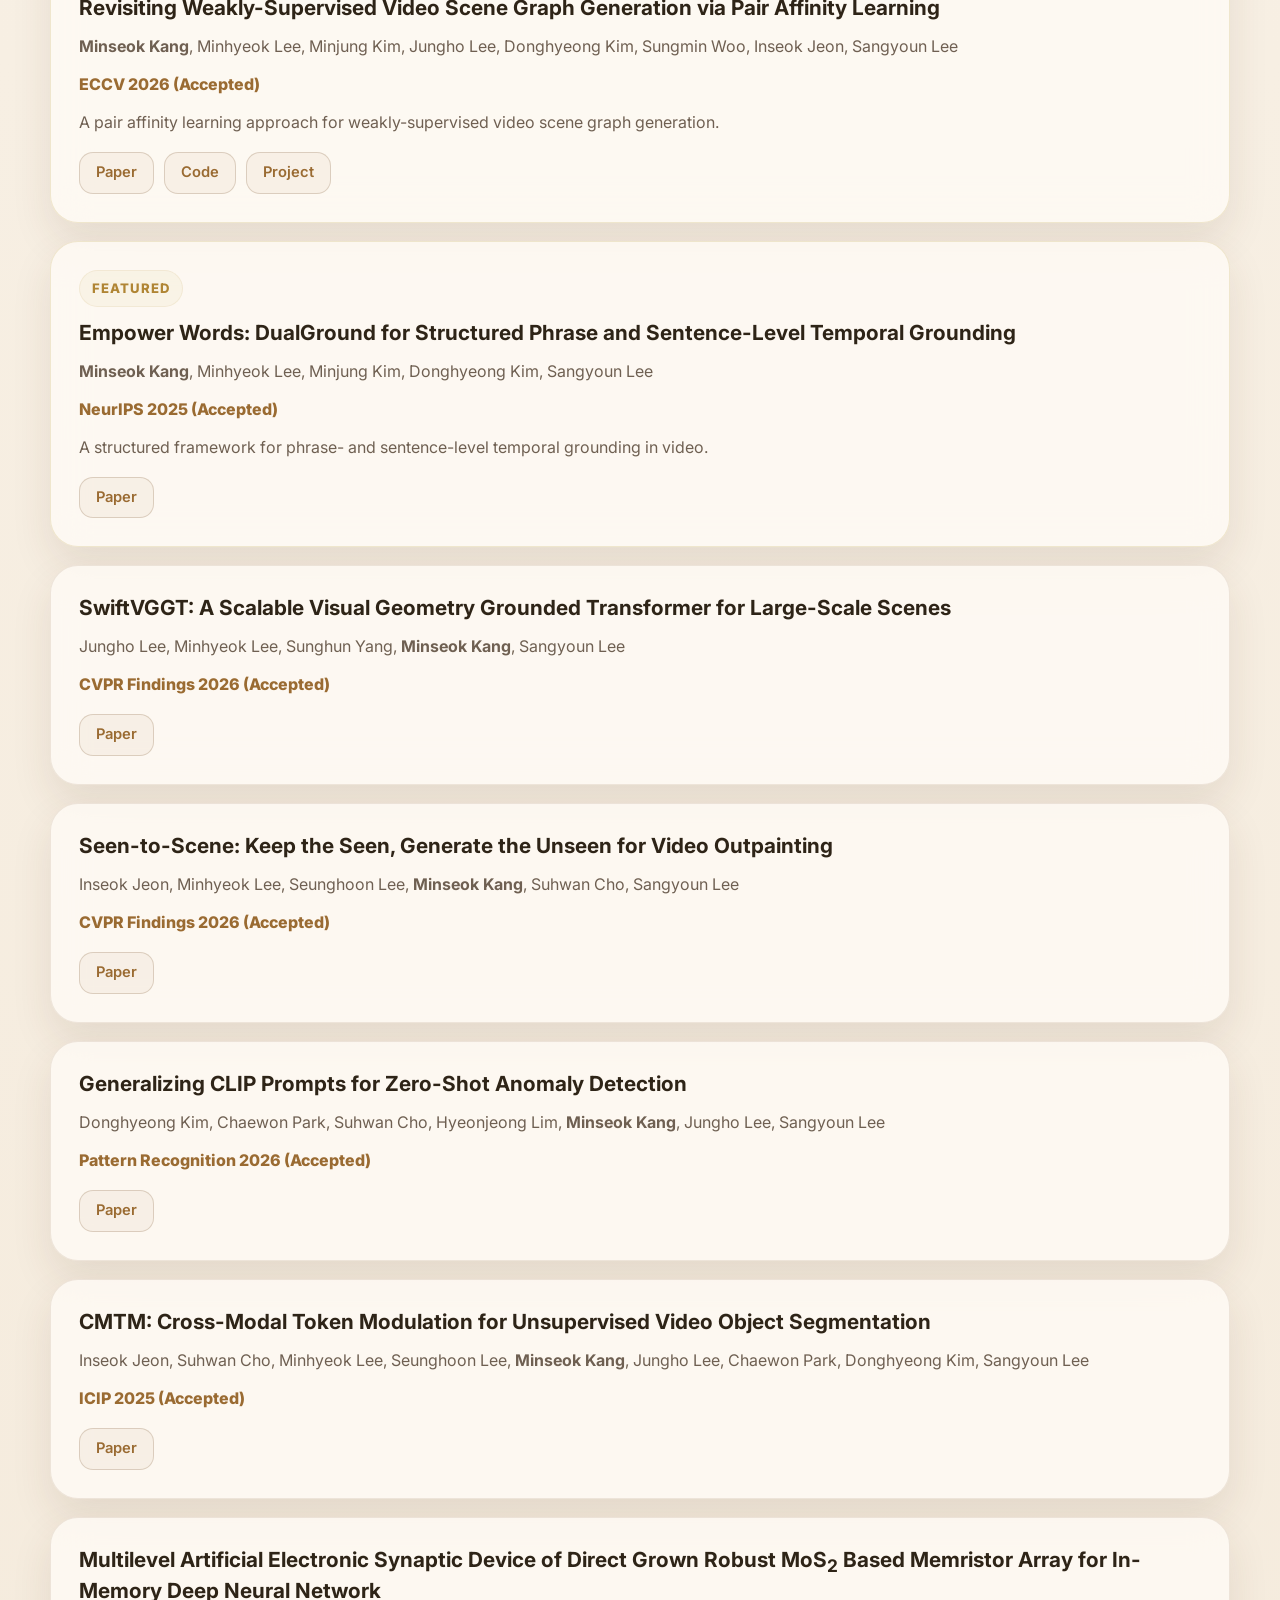
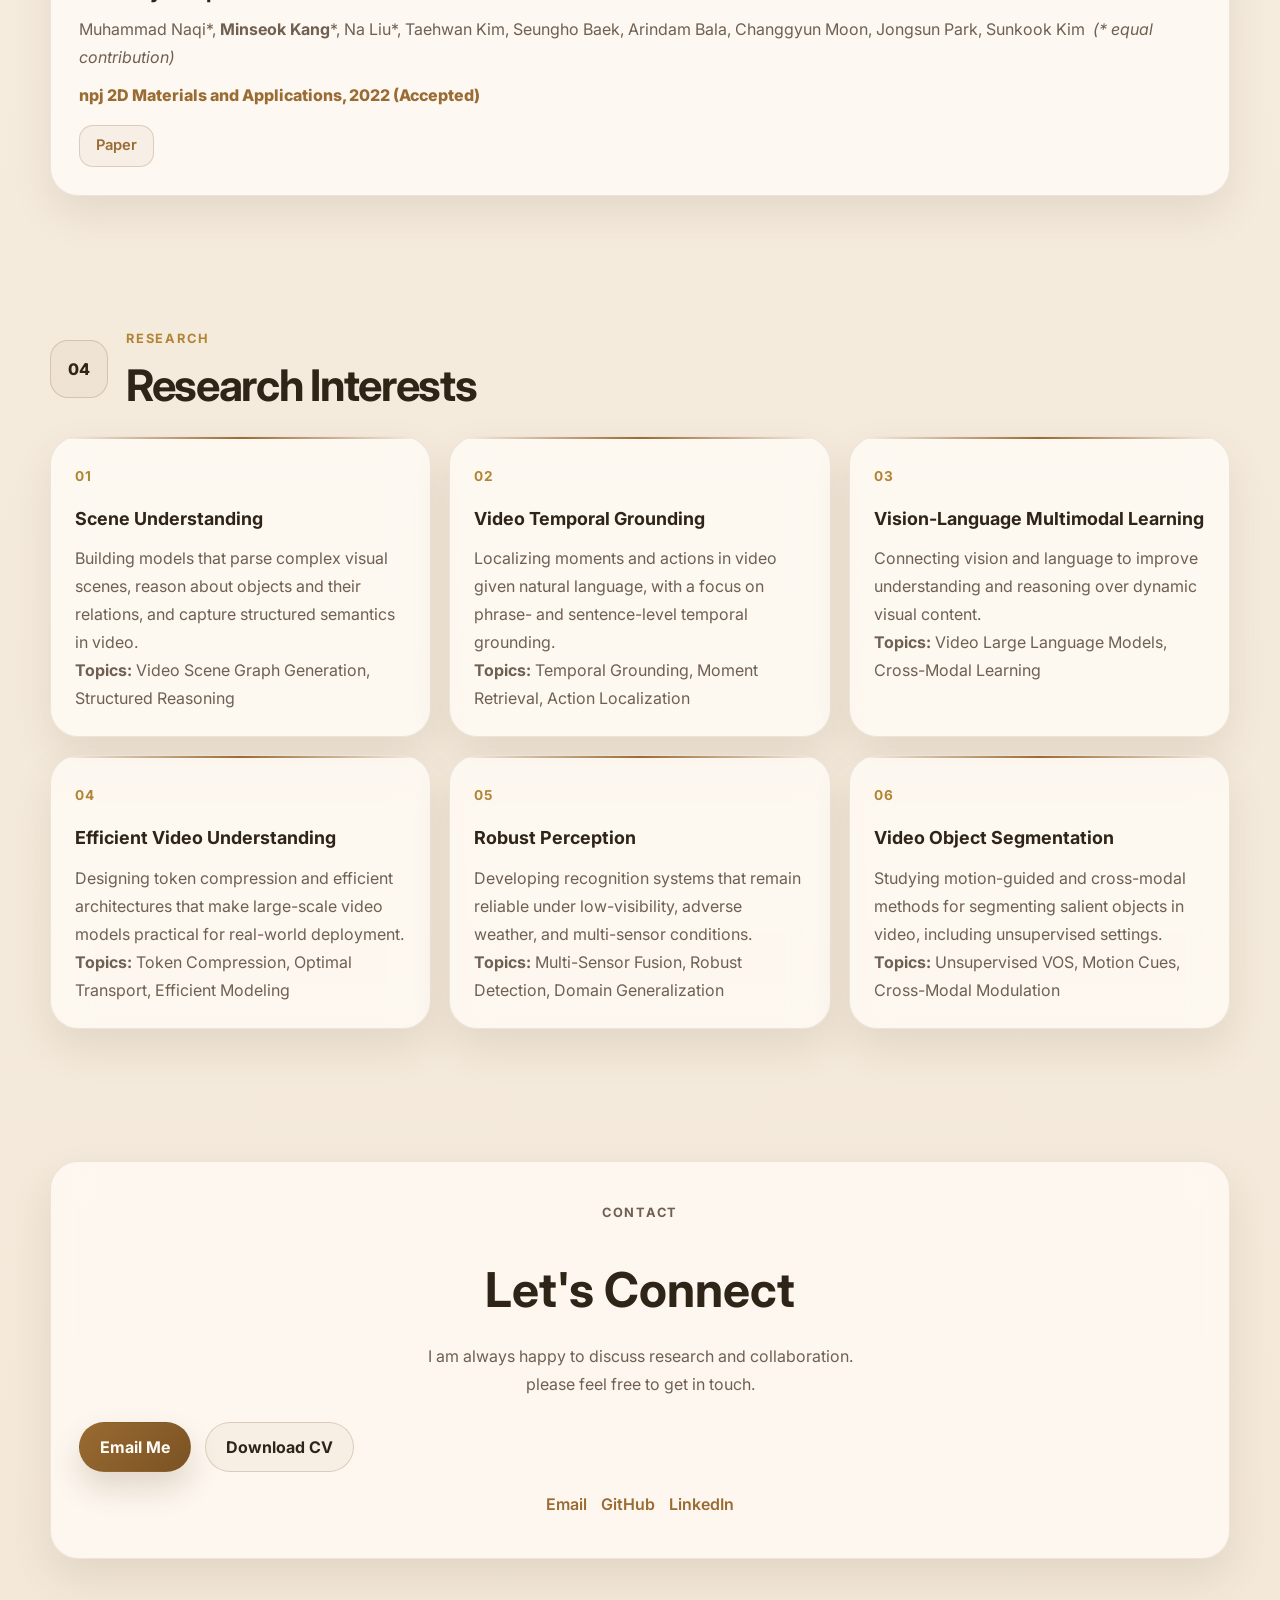
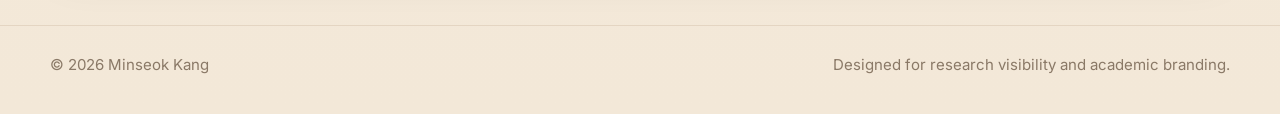
==== commit b82b915f: "Refine PAWS project link label" ====
--- a/index.html
+++ b/index.html
@@ -261,7 +261,7 @@
             <div class="pub-links">
               <a href="https://arxiv.org/abs/2603.21559" target="_blank" rel="noopener noreferrer">Paper</a>
               <a href="https://github.com/minseokii/PAWS" target="_blank" rel="noopener noreferrer">Code</a>
-              <a href="PAWS/">Project Page</a>
+              <a href="PAWS/">Project</a>
             </div>
           </article>
 
